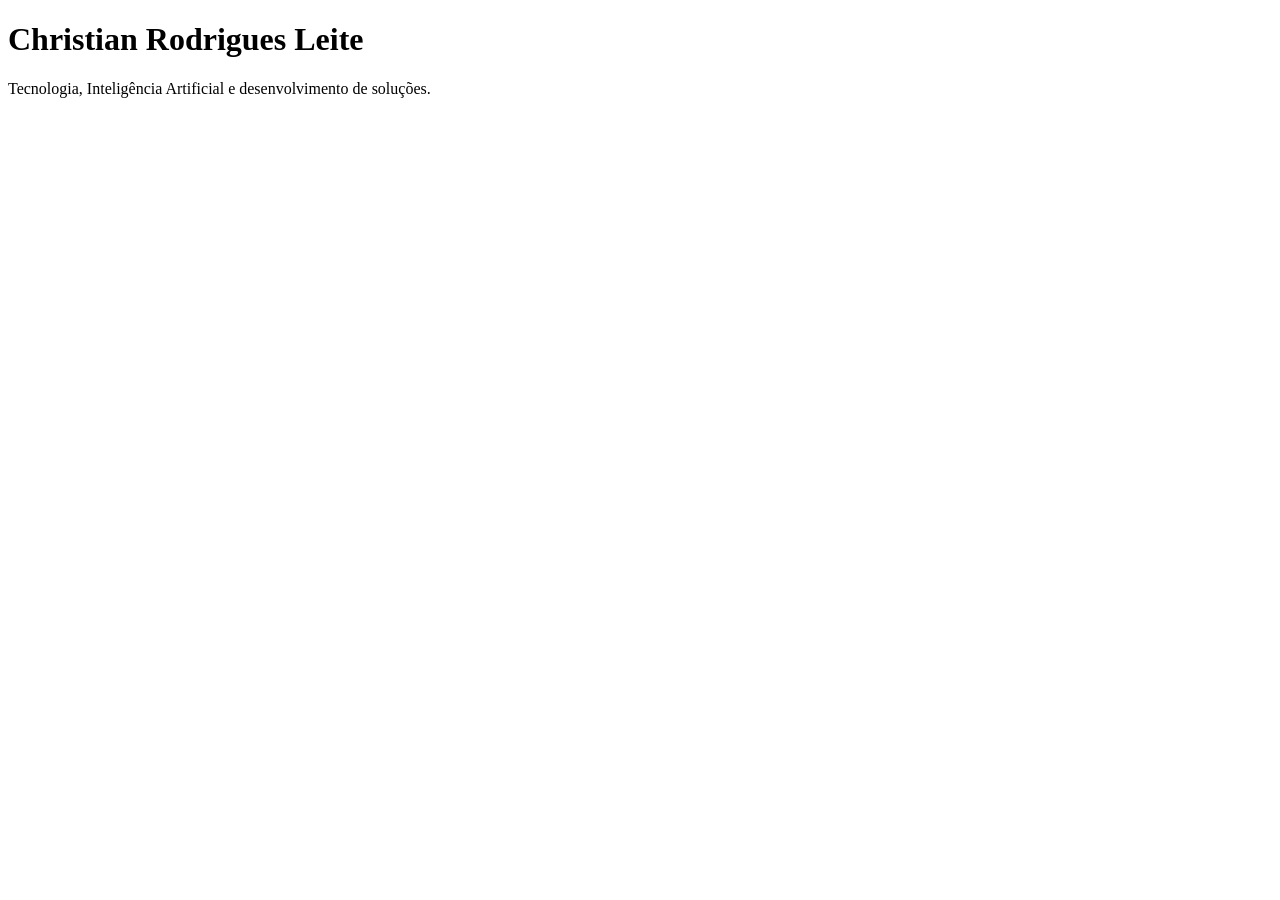
==== index.html @ 48fb6b9d "Create index.html Cria página inicial do portfólio" ====
<!DOCTYPE html>
<html lang="pt-BR">
<head>
    <meta charset="UTF-8">
    <meta name="viewport" content="width=device-width, initial-scale=1.0">

    <title>Christian Rodrigues Leite | Tecnologia e Inteligência Artificial</title>

    <link rel="stylesheet" href="style.css">
</head>

<body>

    <h1>Christian Rodrigues Leite</h1>

    <p>
        Tecnologia, Inteligência Artificial e desenvolvimento de soluções.
    </p>

    <script src="script.js"></script>
</body>
</html>
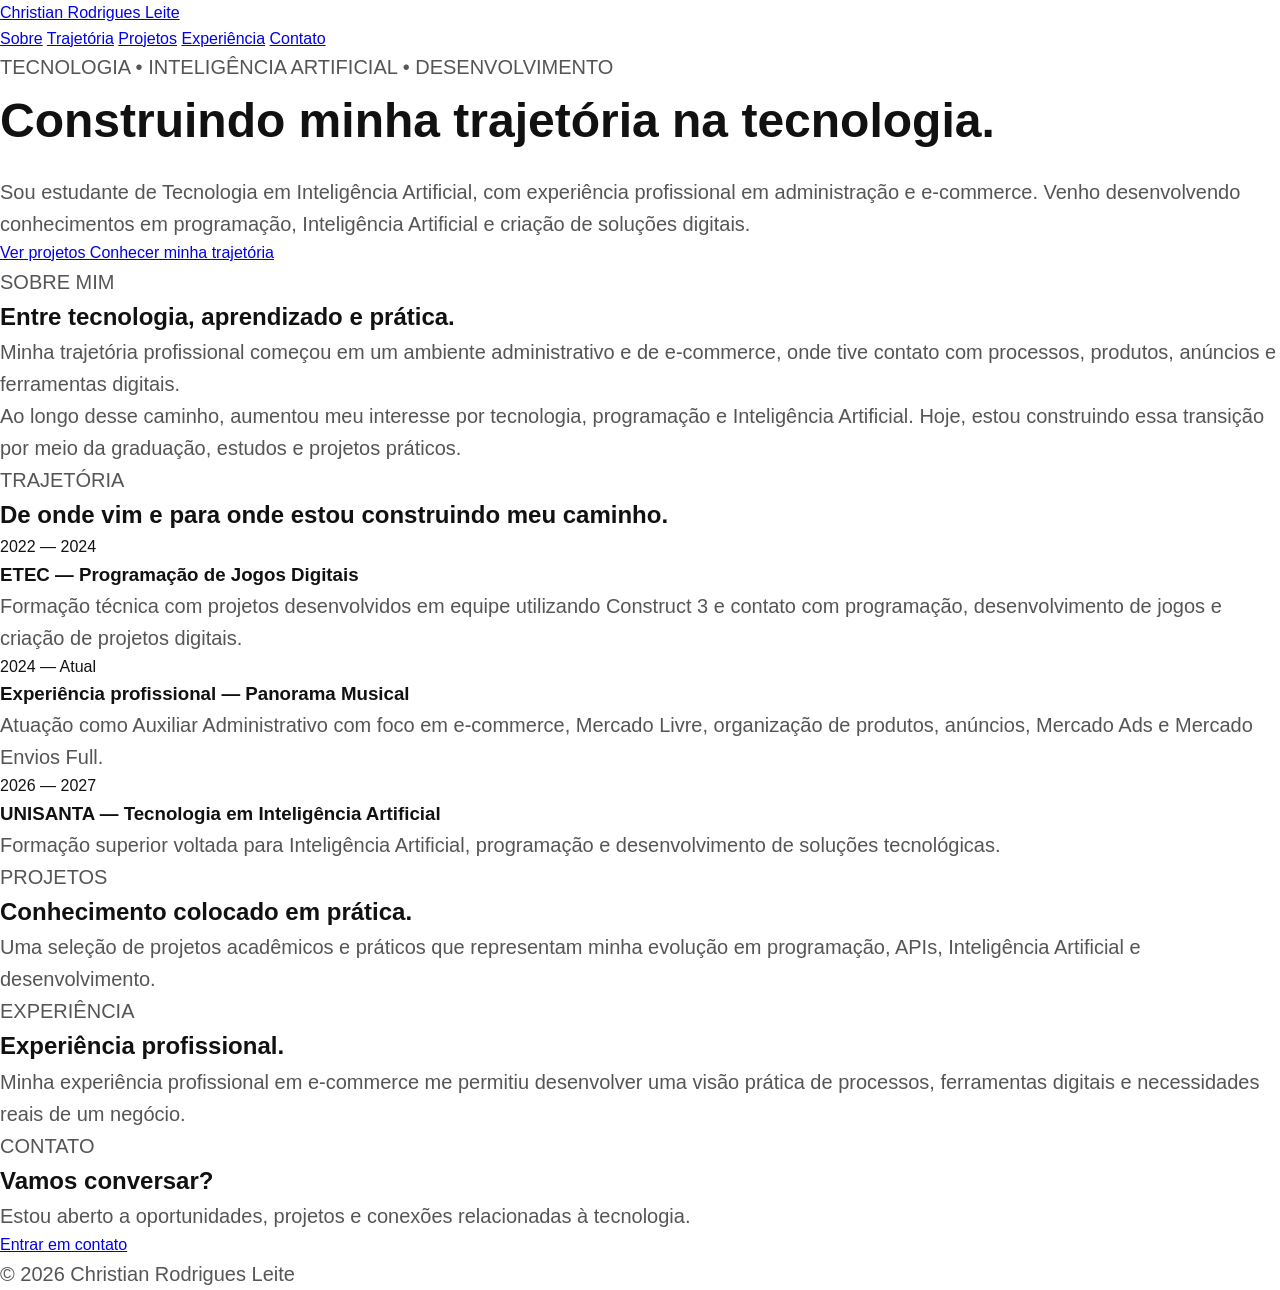
==== commit d801a7e9: "Update index.html Cria estrutura principal da Home" ====
--- a/index.html
+++ b/index.html
@@ -1,22 +1,228 @@
 <!DOCTYPE html>
 <html lang="pt-BR">
+
 <head>
     <meta charset="UTF-8">
     <meta name="viewport" content="width=device-width, initial-scale=1.0">
 
-    <title>Christian Rodrigues Leite | Tecnologia e Inteligência Artificial</title>
+    <meta name="description" content="Portfólio de Christian Rodrigues Leite — Tecnologia, Inteligência Artificial, programação e desenvolvimento de soluções.">
+
+    <title>Christian Rodrigues Leite | Tecnologia & IA</title>
 
     <link rel="stylesheet" href="style.css">
 </head>
 
 <body>
 
-    <h1>Christian Rodrigues Leite</h1>
-
-    <p>
-        Tecnologia, Inteligência Artificial e desenvolvimento de soluções.
-    </p>
+    <header>
+        <nav>
+            <a href="#" class="logo">Christian Rodrigues Leite</a>
+
+            <div class="menu">
+                <a href="#sobre">Sobre</a>
+                <a href="#trajetoria">Trajetória</a>
+                <a href="#projetos">Projetos</a>
+                <a href="#experiencia">Experiência</a>
+                <a href="#contato">Contato</a>
+            </div>
+        </nav>
+    </header>
+
+
+    <main>
+
+        <!-- APRESENTAÇÃO -->
+
+        <section class="hero">
+
+            <p class="hero-tag">
+                TECNOLOGIA • INTELIGÊNCIA ARTIFICIAL • DESENVOLVIMENTO
+            </p>
+
+            <h1>
+                Construindo minha trajetória
+                <span>na tecnologia.</span>
+            </h1>
+
+            <p class="hero-text">
+                Sou estudante de Tecnologia em Inteligência Artificial,
+                com experiência profissional em administração e e-commerce.
+                Venho desenvolvendo conhecimentos em programação,
+                Inteligência Artificial e criação de soluções digitais.
+            </p>
+
+            <div class="hero-buttons">
+
+                <a href="#projetos" class="button primary">
+                    Ver projetos
+                </a>
+
+                <a href="#sobre" class="button secondary">
+                    Conhecer minha trajetória
+                </a>
+
+            </div>
+
+        </section>
+
+
+        <!-- SOBRE -->
+
+        <section id="sobre" class="section">
+
+            <p class="section-tag">SOBRE MIM</p>
+
+            <h2>Entre tecnologia, aprendizado e prática.</h2>
+
+            <p>
+                Minha trajetória profissional começou em um ambiente
+                administrativo e de e-commerce, onde tive contato com
+                processos, produtos, anúncios e ferramentas digitais.
+            </p>
+
+            <p>
+                Ao longo desse caminho, aumentou meu interesse por tecnologia,
+                programação e Inteligência Artificial. Hoje, estou construindo
+                essa transição por meio da graduação, estudos e projetos práticos.
+            </p>
+
+        </section>
+
+
+        <!-- TRAJETÓRIA -->
+
+        <section id="trajetoria" class="section">
+
+            <p class="section-tag">TRAJETÓRIA</p>
+
+            <h2>De onde vim e para onde estou construindo meu caminho.</h2>
+
+            <div class="timeline">
+
+                <article class="timeline-item">
+
+                    <span>2022 — 2024</span>
+
+                    <h3>
+                        ETEC — Programação de Jogos Digitais
+                    </h3>
+
+                    <p>
+                        Formação técnica com projetos desenvolvidos em equipe
+                        utilizando Construct 3 e contato com programação,
+                        desenvolvimento de jogos e criação de projetos digitais.
+                    </p>
+
+                </article>
+
+
+                <article class="timeline-item">
+
+                    <span>2024 — Atual</span>
+
+                    <h3>
+                        Experiência profissional — Panorama Musical
+                    </h3>
+
+                    <p>
+                        Atuação como Auxiliar Administrativo com foco em
+                        e-commerce, Mercado Livre, organização de produtos,
+                        anúncios, Mercado Ads e Mercado Envios Full.
+                    </p>
+
+                </article>
+
+
+                <article class="timeline-item">
+
+                    <span>2026 — 2027</span>
+
+                    <h3>
+                        UNISANTA — Tecnologia em Inteligência Artificial
+                    </h3>
+
+                    <p>
+                        Formação superior voltada para Inteligência Artificial,
+                        programação e desenvolvimento de soluções tecnológicas.
+                    </p>
+
+                </article>
+
+            </div>
+
+        </section>
+
+
+        <!-- PROJETOS -->
+
+        <section id="projetos" class="section">
+
+            <p class="section-tag">PROJETOS</p>
+
+            <h2>Conhecimento colocado em prática.</h2>
+
+            <p>
+                Uma seleção de projetos acadêmicos e práticos que representam
+                minha evolução em programação, APIs, Inteligência Artificial
+                e desenvolvimento.
+            </p>
+
+        </section>
+
+
+        <!-- EXPERIÊNCIA -->
+
+        <section id="experiencia" class="section">
+
+            <p class="section-tag">EXPERIÊNCIA</p>
+
+            <h2>Experiência profissional.</h2>
+
+            <p>
+                Minha experiência profissional em e-commerce me permitiu
+                desenvolver uma visão prática de processos, ferramentas
+                digitais e necessidades reais de um negócio.
+            </p>
+
+        </section>
+
+
+        <!-- CONTATO -->
+
+        <section id="contato" class="section contact">
+
+            <p class="section-tag">CONTATO</p>
+
+            <h2>Vamos conversar?</h2>
+
+            <p>
+                Estou aberto a oportunidades, projetos e conexões
+                relacionadas à tecnologia.
+            </p>
+
+            <a
+                href="mailto:rodrigueschristian962@gmail.com"
+                class="button primary"
+            >
+                Entrar em contato
+            </a>
+
+        </section>
+
+    </main>
+
+
+    <footer>
+
+        <p>
+            © 2026 Christian Rodrigues Leite
+        </p>
+
+    </footer>
+
 
     <script src="script.js"></script>
+
 </body>
+
 </html>
--- a/style.css
+++ b/style.css
@@ -0,0 +1,24 @@
+* {
+    margin: 0;
+    padding: 0;
+    box-sizing: border-box;
+}
+
+body {
+    font-family: Arial, sans-serif;
+    background: #ffffff;
+    color: #111111;
+    line-height: 1.6;
+}
+
+
+h1 {
+    font-size: 48px;
+    margin-bottom: 16px;
+}
+
+
+p {
+    font-size: 20px;
+    color: #555555;
+}
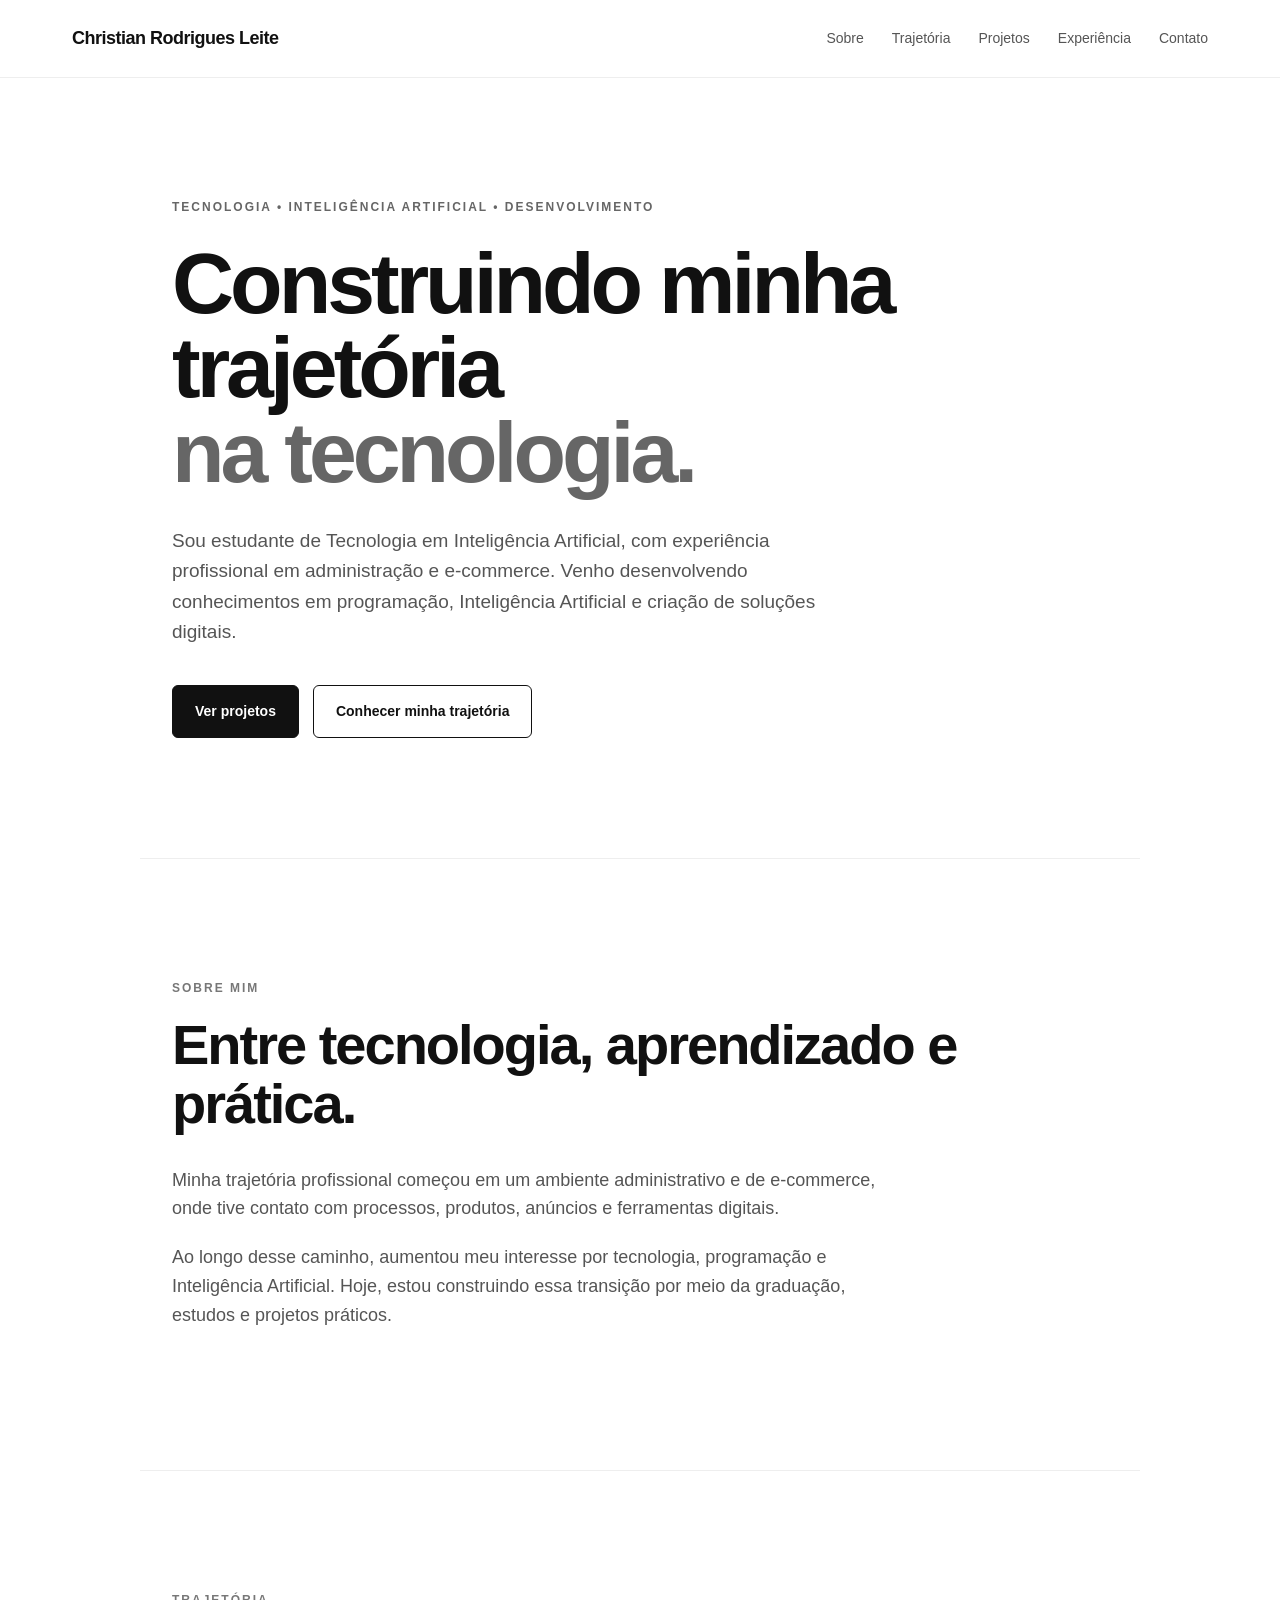
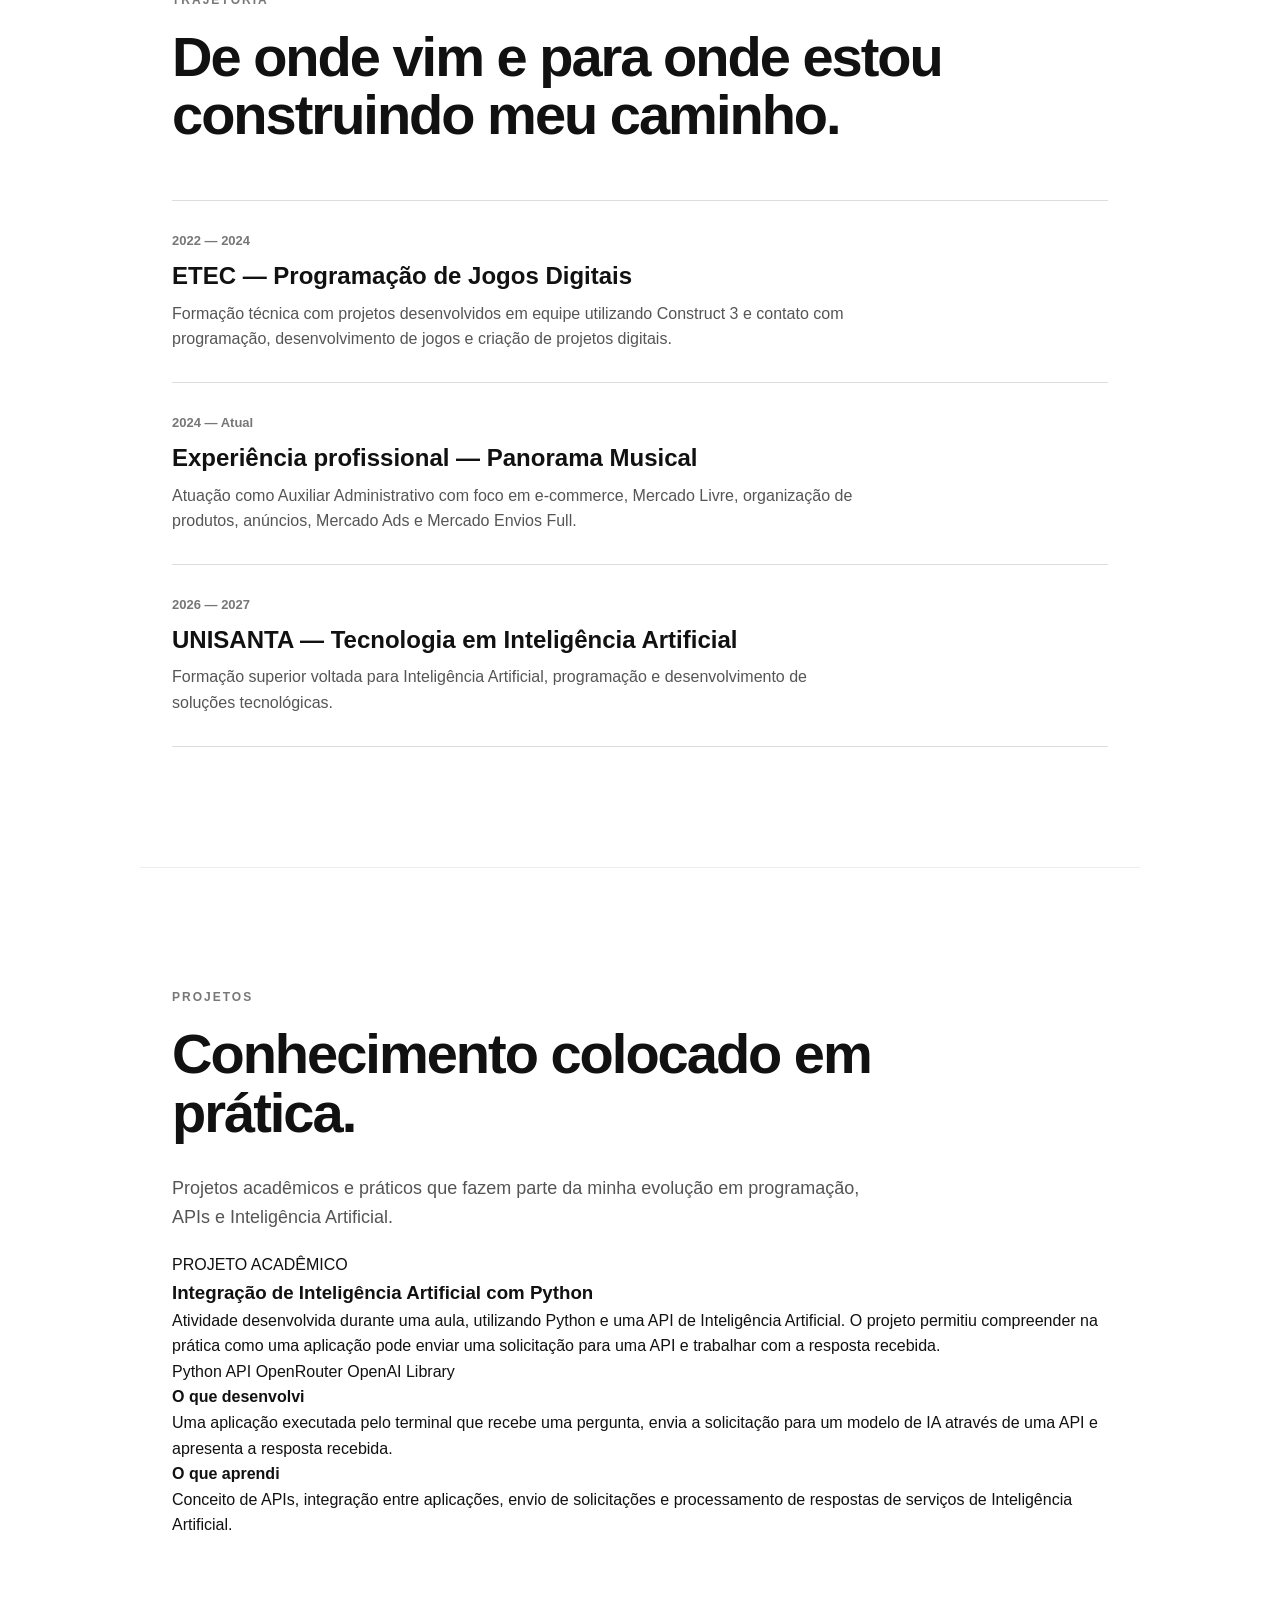
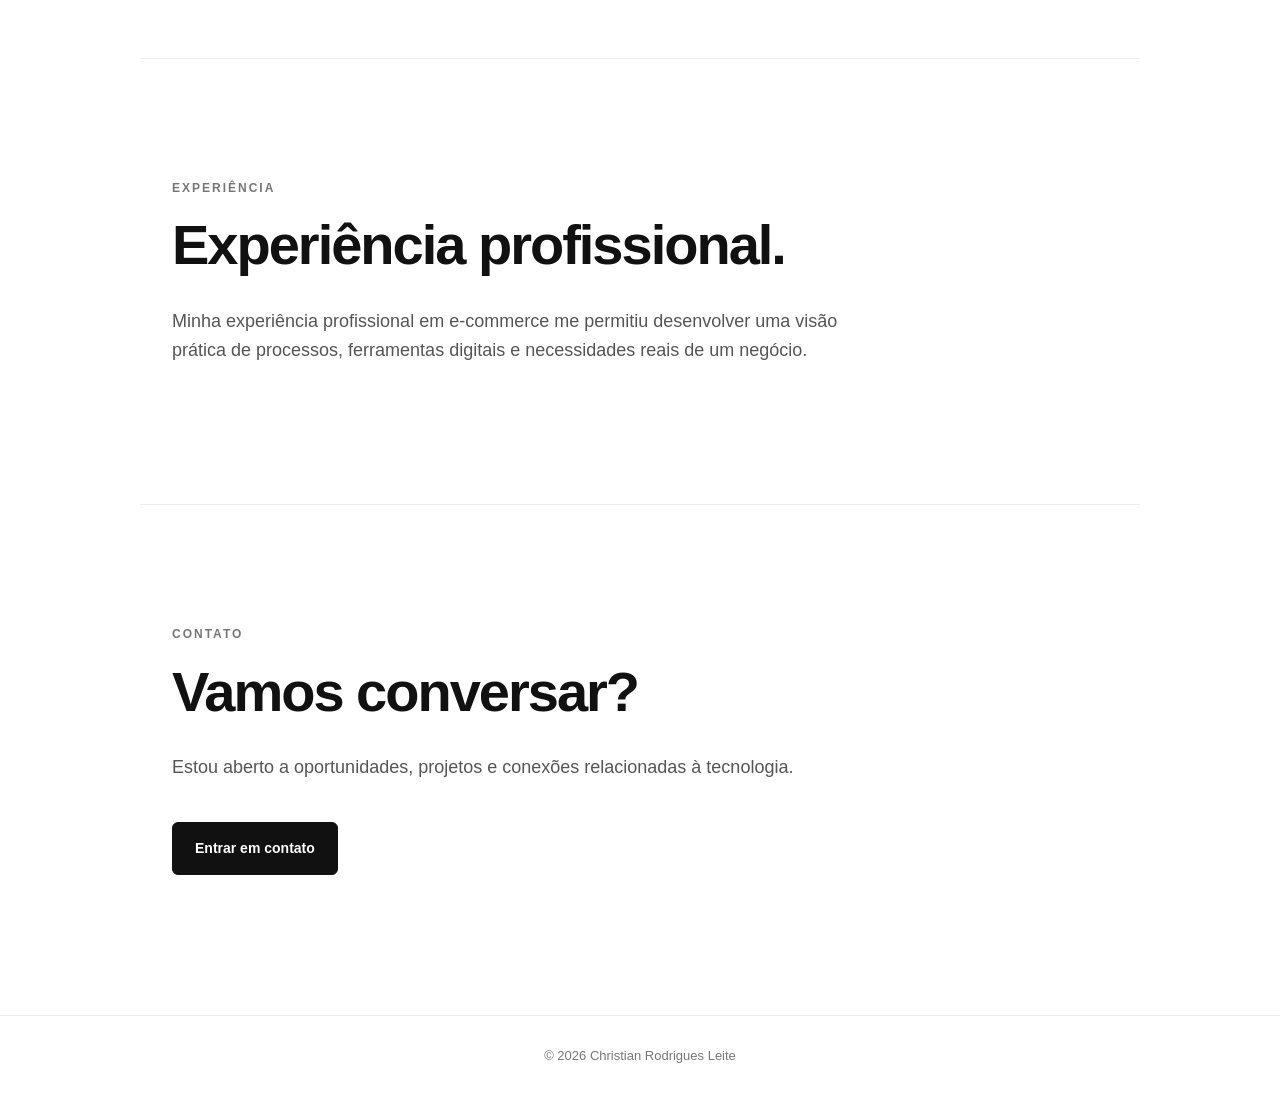
==== commit 95fbb293: "Update index.html Adiciona primeiro projeto ao portfólio" ====
--- a/index.html
+++ b/index.html
@@ -155,19 +155,72 @@
 
         <!-- PROJETOS -->
 
-        <section id="projetos" class="section">
-
-            <p class="section-tag">PROJETOS</p>
-
-            <h2>Conhecimento colocado em prática.</h2>
-
-            <p>
-                Uma seleção de projetos acadêmicos e práticos que representam
-                minha evolução em programação, APIs, Inteligência Artificial
-                e desenvolvimento.
-            </p>
-
-        </section>
+<section id="projetos" class="section">
+
+    <p class="section-tag">PROJETOS</p>
+
+    <h2>Conhecimento colocado em prática.</h2>
+
+    <p>
+        Projetos acadêmicos e práticos que fazem parte da minha
+        evolução em programação, APIs e Inteligência Artificial.
+    </p>
+
+    <div class="projects">
+
+        <article class="project-card">
+
+            <span class="project-type">
+                PROJETO ACADÊMICO
+            </span>
+
+            <h3>
+                Integração de Inteligência Artificial com Python
+            </h3>
+
+            <p>
+                Atividade desenvolvida durante uma aula, utilizando
+                Python e uma API de Inteligência Artificial. O projeto
+                permitiu compreender na prática como uma aplicação
+                pode enviar uma solicitação para uma API e trabalhar
+                com a resposta recebida.
+            </p>
+
+            <div class="project-tech">
+                <span>Python</span>
+                <span>API</span>
+                <span>OpenRouter</span>
+                <span>OpenAI Library</span>
+            </div>
+
+            <div class="project-details">
+
+                <div>
+                    <strong>O que desenvolvi</strong>
+                    <p>
+                        Uma aplicação executada pelo terminal que
+                        recebe uma pergunta, envia a solicitação
+                        para um modelo de IA através de uma API
+                        e apresenta a resposta recebida.
+                    </p>
+                </div>
+
+                <div>
+                    <strong>O que aprendi</strong>
+                    <p>
+                        Conceito de APIs, integração entre aplicações,
+                        envio de solicitações e processamento de
+                        respostas de serviços de Inteligência Artificial.
+                    </p>
+                </div>
+
+            </div>
+
+        </article>
+
+    </div>
+
+</section>
 
 
         <!-- EXPERIÊNCIA -->
--- a/style.css
+++ b/style.css
@@ -1,24 +1,331 @@
+/* =========================
+   CONFIGURAÇÕES GERAIS
+========================= */
+
 * {
     margin: 0;
     padding: 0;
     box-sizing: border-box;
 }
 
+html {
+    scroll-behavior: smooth;
+}
+
 body {
-    font-family: Arial, sans-serif;
+    font-family: Arial, Helvetica, sans-serif;
     background: #ffffff;
     color: #111111;
     line-height: 1.6;
 }
 
-
-h1 {
-    font-size: 48px;
-    margin-bottom: 16px;
-}
-
-
-p {
-    font-size: 20px;
+a {
+    color: inherit;
+    text-decoration: none;
+}
+
+main {
+    overflow: hidden;
+}
+
+
+/* =========================
+   MENU
+========================= */
+
+header {
+    width: 100%;
+    border-bottom: 1px solid #eeeeee;
+    background: #ffffff;
+}
+
+nav {
+    max-width: 1200px;
+    margin: 0 auto;
+    padding: 24px 32px;
+
+    display: flex;
+    align-items: center;
+    justify-content: space-between;
+    gap: 30px;
+}
+
+.logo {
+    font-size: 18px;
+    font-weight: 700;
+    letter-spacing: -0.5px;
+}
+
+.menu {
+    display: flex;
+    align-items: center;
+    gap: 28px;
+}
+
+.menu a {
+    font-size: 14px;
     color: #555555;
-}
+    transition: color 0.2s ease;
+}
+
+.menu a:hover {
+    color: #111111;
+}
+
+
+/* =========================
+   HERO
+========================= */
+
+.hero {
+    max-width: 1000px;
+    min-height: 680px;
+    margin: 0 auto;
+    padding: 120px 32px;
+
+    display: flex;
+    flex-direction: column;
+    justify-content: center;
+}
+
+.hero-tag {
+    margin-bottom: 24px;
+
+    font-size: 12px;
+    font-weight: 700;
+    letter-spacing: 2px;
+
+    color: #666666;
+}
+
+.hero h1 {
+    max-width: 850px;
+
+    font-size: clamp(48px, 7vw, 86px);
+    line-height: 0.98;
+    letter-spacing: -4px;
+    font-weight: 700;
+}
+
+.hero h1 span {
+    display: block;
+    color: #666666;
+}
+
+.hero-text {
+    max-width: 680px;
+    margin-top: 32px;
+
+    font-size: 19px;
+    color: #555555;
+}
+
+.hero-buttons {
+    display: flex;
+    flex-wrap: wrap;
+    gap: 14px;
+    margin-top: 38px;
+}
+
+.button {
+    display: inline-block;
+    padding: 14px 22px;
+
+    border: 1px solid #111111;
+    border-radius: 6px;
+
+    font-size: 14px;
+    font-weight: 600;
+
+    transition:
+        background 0.2s ease,
+        color 0.2s ease,
+        transform 0.2s ease;
+}
+
+.button:hover {
+    transform: translateY(-2px);
+}
+
+.button.primary {
+    background: #111111;
+    color: #ffffff;
+}
+
+.button.primary:hover {
+    background: #333333;
+}
+
+.button.secondary {
+    background: #ffffff;
+    color: #111111;
+}
+
+.button.secondary:hover {
+    background: #f5f5f5;
+}
+
+
+/* =========================
+   SEÇÕES
+========================= */
+
+.section {
+    max-width: 1000px;
+    margin: 0 auto;
+    padding: 120px 32px;
+    border-top: 1px solid #eeeeee;
+}
+
+.section-tag {
+    margin-bottom: 18px;
+
+    font-size: 12px;
+    font-weight: 700;
+    letter-spacing: 2px;
+
+    color: #777777;
+}
+
+.section h2 {
+    max-width: 800px;
+    margin-bottom: 32px;
+
+    font-size: clamp(32px, 5vw, 56px);
+    line-height: 1.05;
+    letter-spacing: -2px;
+}
+
+.section > p:not(.section-tag) {
+    max-width: 720px;
+    margin-bottom: 20px;
+
+    font-size: 18px;
+    color: #555555;
+}
+
+
+/* =========================
+   TRAJETÓRIA
+========================= */
+
+.timeline {
+    margin-top: 55px;
+}
+
+.timeline-item {
+    padding: 30px 0;
+    border-top: 1px solid #dddddd;
+}
+
+.timeline-item:last-child {
+    border-bottom: 1px solid #dddddd;
+}
+
+.timeline-item span {
+    display: block;
+    margin-bottom: 10px;
+
+    font-size: 13px;
+    font-weight: 600;
+    color: #777777;
+}
+
+.timeline-item h3 {
+    margin-bottom: 10px;
+
+    font-size: 24px;
+    line-height: 1.2;
+}
+
+.timeline-item p {
+    max-width: 700px;
+
+    font-size: 16px;
+    color: #555555;
+}
+
+
+/* =========================
+   CONTATO
+========================= */
+
+.contact {
+    padding-bottom: 140px;
+}
+
+.contact .button {
+    margin-top: 20px;
+}
+
+
+/* =========================
+   RODAPÉ
+========================= */
+
+footer {
+    border-top: 1px solid #eeeeee;
+    padding: 30px 32px;
+    text-align: center;
+}
+
+footer p {
+    font-size: 13px;
+    color: #777777;
+}
+
+
+/* =========================
+   RESPONSIVIDADE
+========================= */
+
+@media (max-width: 700px) {
+
+    nav {
+        padding: 20px;
+    }
+
+    .logo {
+        font-size: 16px;
+    }
+
+    .menu {
+        display: none;
+    }
+
+    .hero {
+        min-height: 600px;
+        padding: 80px 20px;
+    }
+
+    .hero h1 {
+        font-size: 48px;
+        letter-spacing: -2px;
+    }
+
+    .hero-text {
+        font-size: 17px;
+    }
+
+    .section {
+        padding: 80px 20px;
+    }
+
+    .section h2 {
+        font-size: 38px;
+        letter-spacing: -1.5px;
+    }
+
+    .timeline-item h3 {
+        font-size: 21px;
+    }
+
+    .button {
+        width: 100%;
+        text-align: center;
+    }
+
+    footer {
+        padding: 25px 20px;
+    }
+}
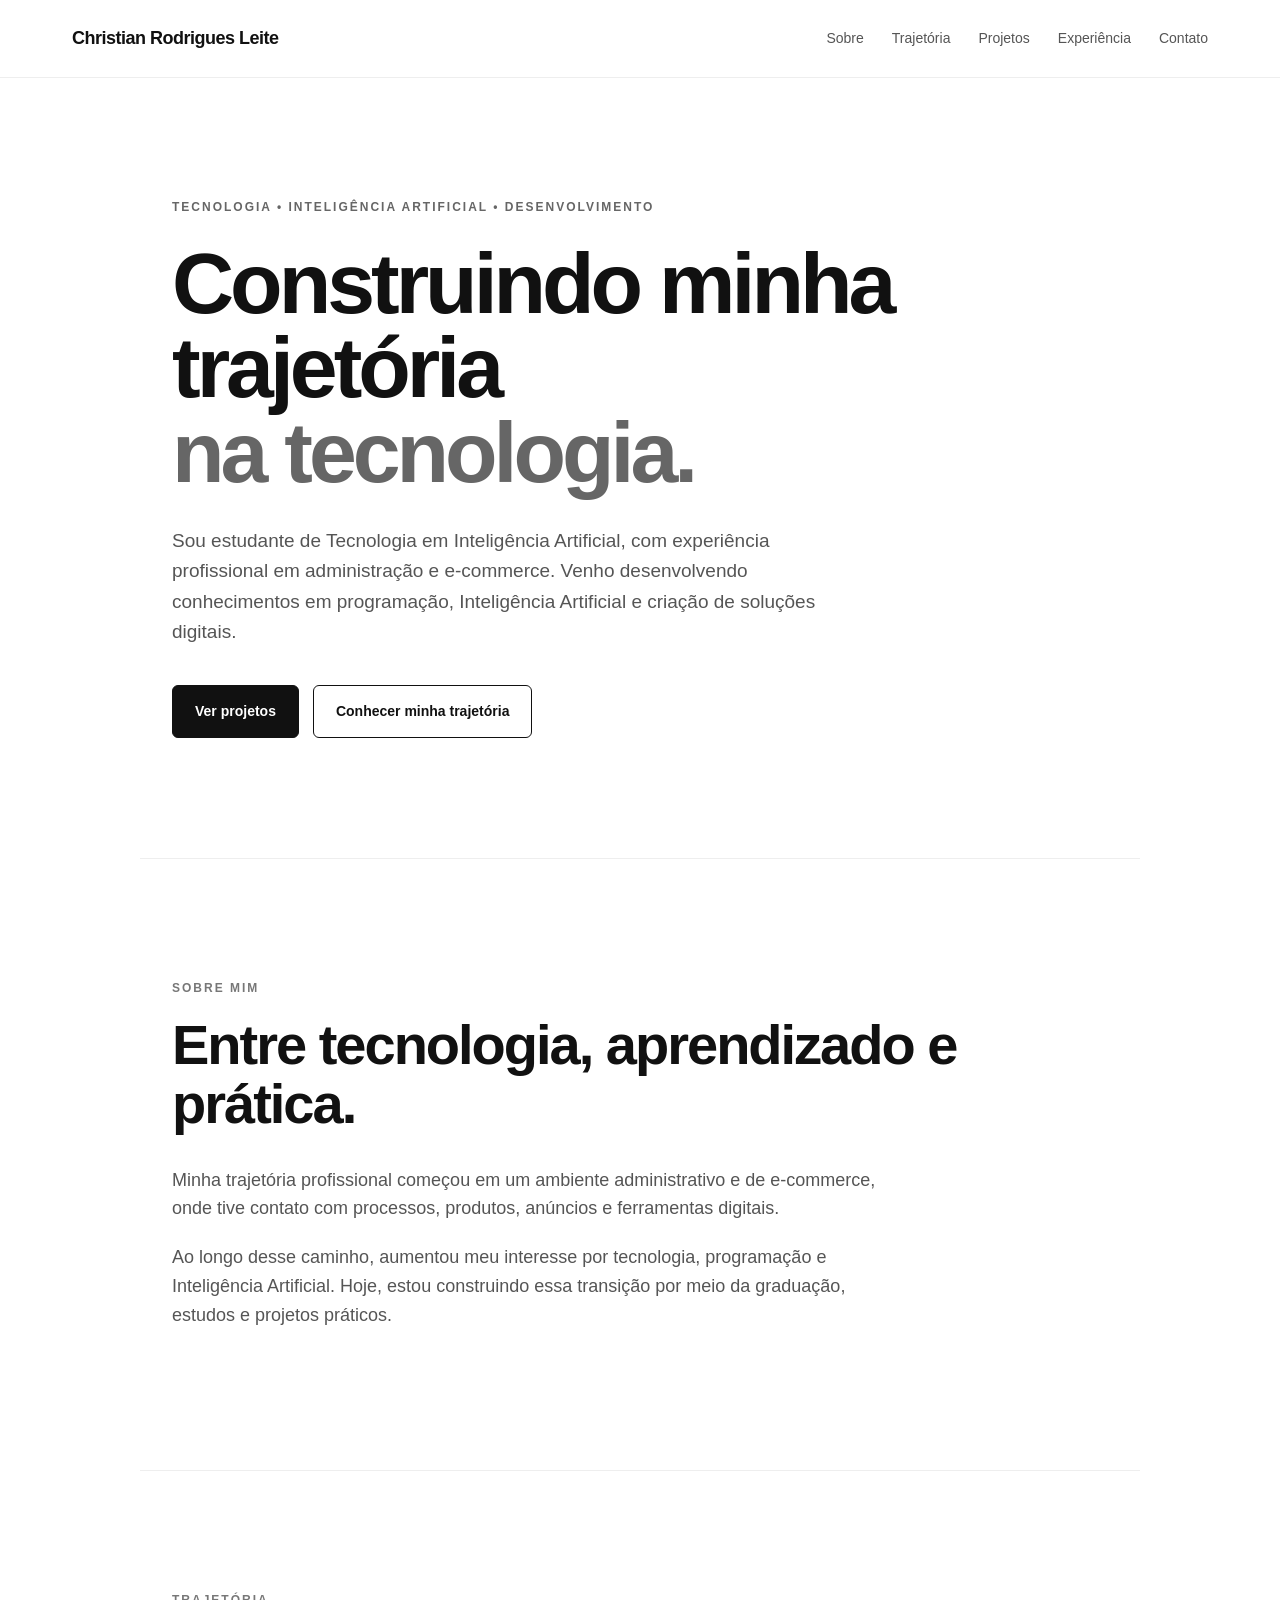
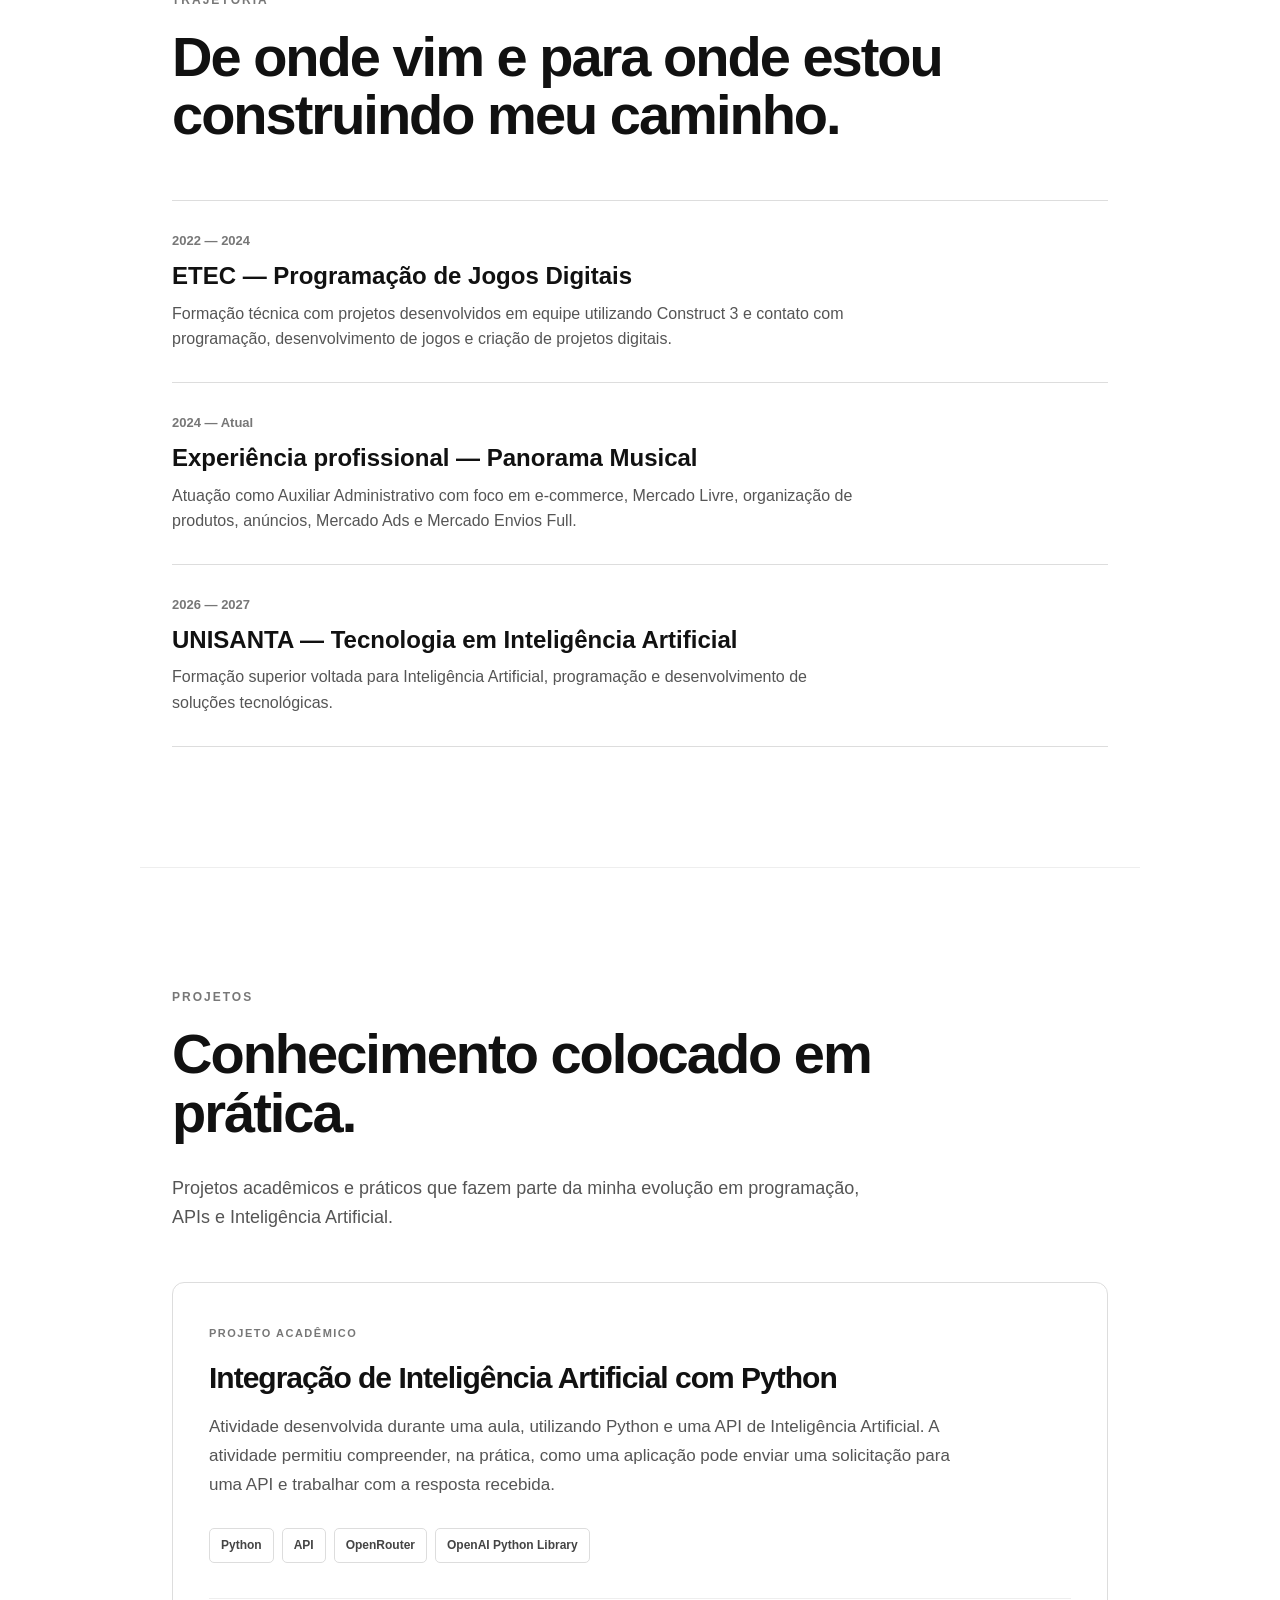
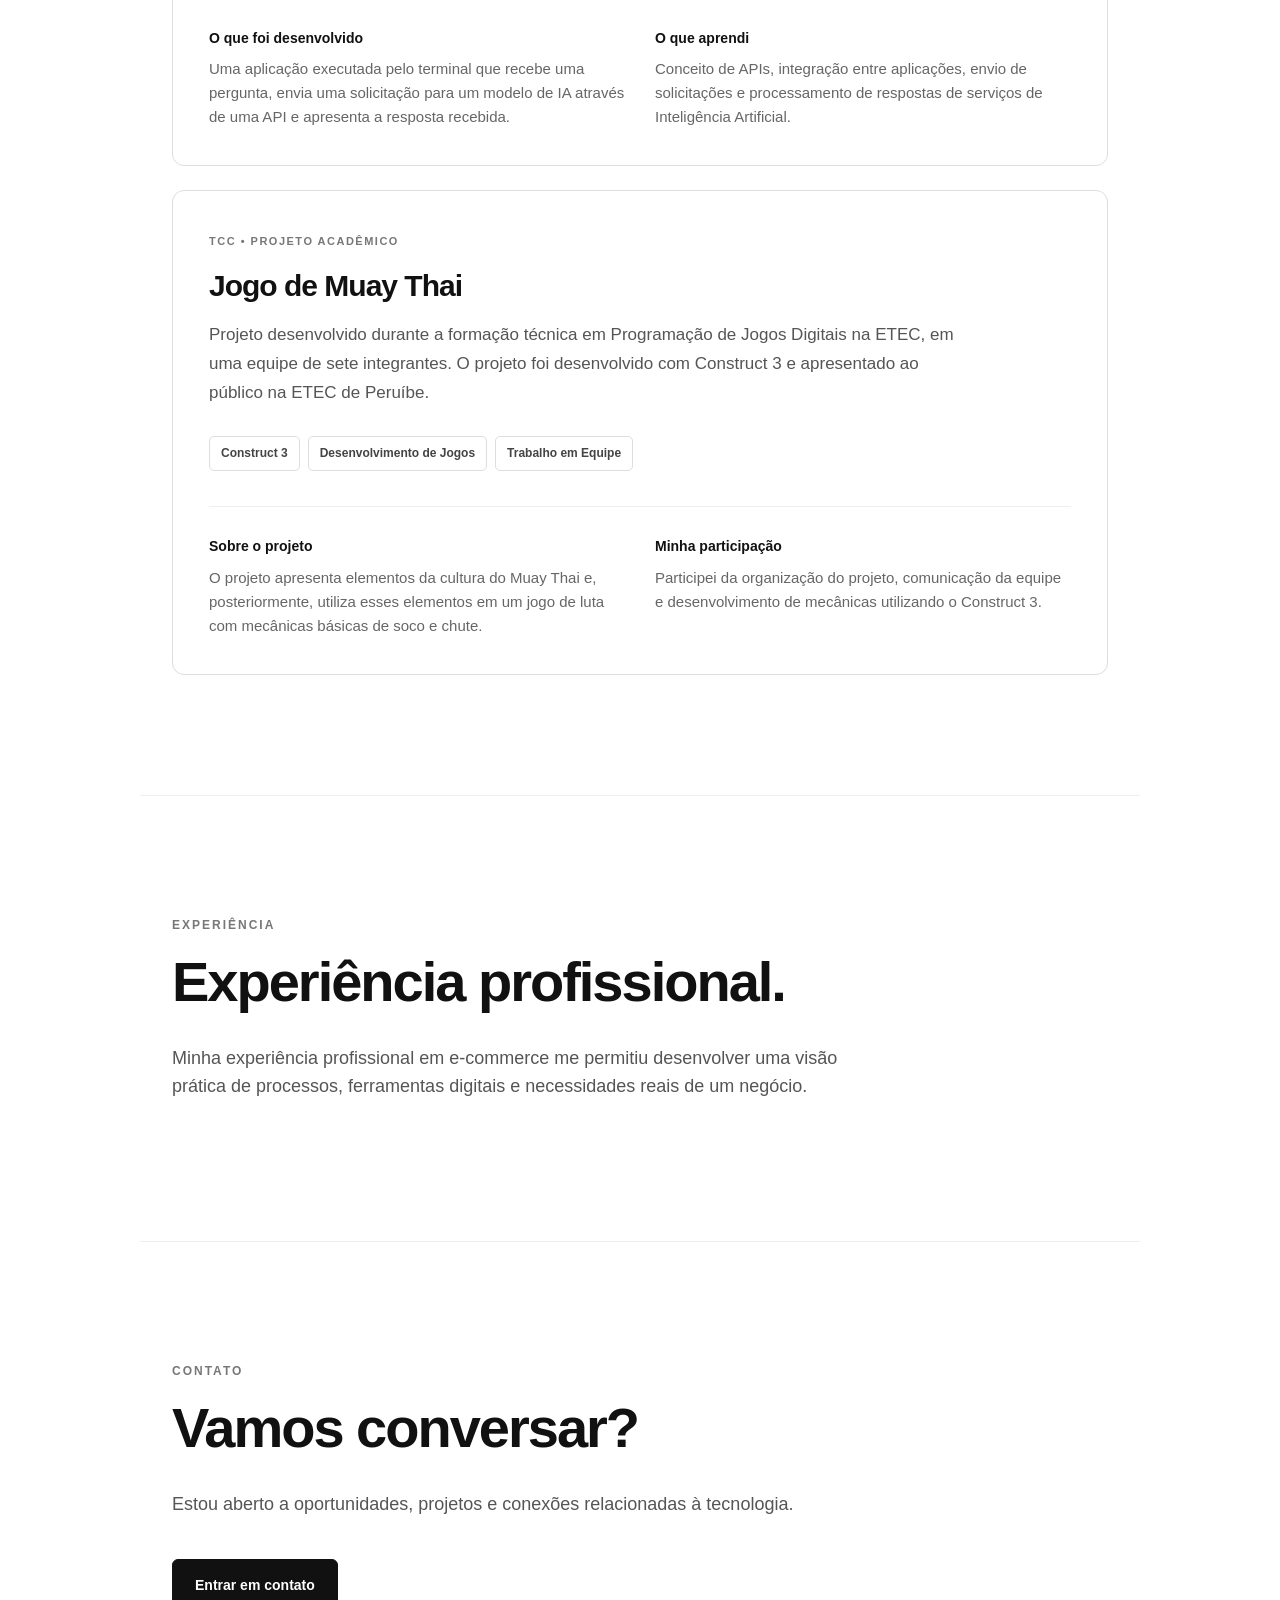
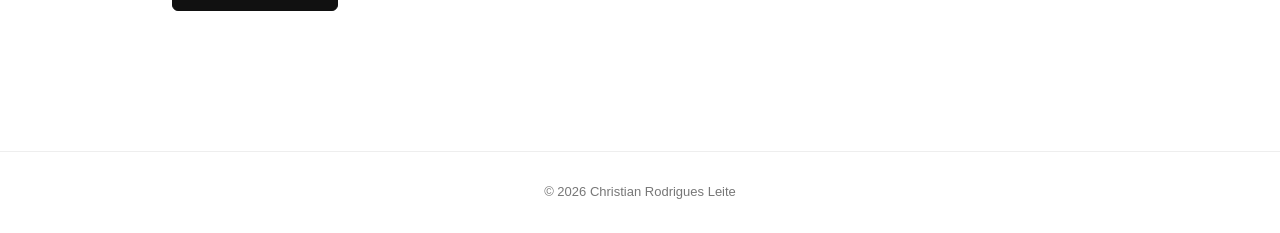
==== commit 02ccaef6: "Update index.html Atualiza estrutura e conteúdo do portfólio" ====
--- a/index.html
+++ b/index.html
@@ -3,35 +3,77 @@
 
 <head>
     <meta charset="UTF-8">
-    <meta name="viewport" content="width=device-width, initial-scale=1.0">
-
-    <meta name="description" content="Portfólio de Christian Rodrigues Leite — Tecnologia, Inteligência Artificial, programação e desenvolvimento de soluções.">
-
-    <title>Christian Rodrigues Leite | Tecnologia & IA</title>
+
+    <meta
+        name="viewport"
+        content="width=device-width, initial-scale=1.0"
+    >
+
+    <meta
+        name="description"
+        content="Portfólio de Christian Rodrigues Leite — Tecnologia, Inteligência Artificial, programação e desenvolvimento de soluções."
+    >
+
+    <meta
+        name="author"
+        content="Christian Rodrigues Leite"
+    >
+
+    <title>
+        Christian Rodrigues Leite | Tecnologia & IA
+    </title>
 
     <link rel="stylesheet" href="style.css">
 </head>
 
 <body>
 
+    <!-- =========================
+         CABEÇALHO
+    ========================== -->
+
     <header>
-        <nav>
-            <a href="#" class="logo">Christian Rodrigues Leite</a>
+
+        <nav aria-label="Navegação principal">
+
+            <a href="#" class="logo">
+                Christian Rodrigues Leite
+            </a>
 
             <div class="menu">
-                <a href="#sobre">Sobre</a>
-                <a href="#trajetoria">Trajetória</a>
-                <a href="#projetos">Projetos</a>
-                <a href="#experiencia">Experiência</a>
-                <a href="#contato">Contato</a>
+
+                <a href="#sobre">
+                    Sobre
+                </a>
+
+                <a href="#trajetoria">
+                    Trajetória
+                </a>
+
+                <a href="#projetos">
+                    Projetos
+                </a>
+
+                <a href="#experiencia">
+                    Experiência
+                </a>
+
+                <a href="#contato">
+                    Contato
+                </a>
+
             </div>
+
         </nav>
+
     </header>
 
 
     <main>
 
-        <!-- APRESENTAÇÃO -->
+        <!-- =========================
+             APRESENTAÇÃO
+        ========================== -->
 
         <section class="hero">
 
@@ -53,11 +95,17 @@
 
             <div class="hero-buttons">
 
-                <a href="#projetos" class="button primary">
+                <a
+                    href="#projetos"
+                    class="button primary"
+                >
                     Ver projetos
                 </a>
 
-                <a href="#sobre" class="button secondary">
+                <a
+                    href="#sobre"
+                    class="button secondary"
+                >
                     Conhecer minha trajetória
                 </a>
 
@@ -66,13 +114,22 @@
         </section>
 
 
-        <!-- SOBRE -->
-
-        <section id="sobre" class="section">
-
-            <p class="section-tag">SOBRE MIM</p>
-
-            <h2>Entre tecnologia, aprendizado e prática.</h2>
+        <!-- =========================
+             SOBRE
+        ========================== -->
+
+        <section
+            id="sobre"
+            class="section"
+        >
+
+            <p class="section-tag">
+                SOBRE MIM
+            </p>
+
+            <h2>
+                Entre tecnologia, aprendizado e prática.
+            </h2>
 
             <p>
                 Minha trajetória profissional começou em um ambiente
@@ -89,19 +146,30 @@
         </section>
 
 
-        <!-- TRAJETÓRIA -->
-
-        <section id="trajetoria" class="section">
-
-            <p class="section-tag">TRAJETÓRIA</p>
-
-            <h2>De onde vim e para onde estou construindo meu caminho.</h2>
+        <!-- =========================
+             TRAJETÓRIA
+        ========================== -->
+
+        <section
+            id="trajetoria"
+            class="section"
+        >
+
+            <p class="section-tag">
+                TRAJETÓRIA
+            </p>
+
+            <h2>
+                De onde vim e para onde estou construindo meu caminho.
+            </h2>
 
             <div class="timeline">
 
                 <article class="timeline-item">
 
-                    <span>2022 — 2024</span>
+                    <span>
+                        2022 — 2024
+                    </span>
 
                     <h3>
                         ETEC — Programação de Jogos Digitais
@@ -118,7 +186,9 @@
 
                 <article class="timeline-item">
 
-                    <span>2024 — Atual</span>
+                    <span>
+                        2024 — Atual
+                    </span>
 
                     <h3>
                         Experiência profissional — Panorama Musical
@@ -135,7 +205,9 @@
 
                 <article class="timeline-item">
 
-                    <span>2026 — 2027</span>
+                    <span>
+                        2026 — 2027
+                    </span>
 
                     <h3>
                         UNISANTA — Tecnologia em Inteligência Artificial
@@ -153,83 +225,208 @@
         </section>
 
 
-        <!-- PROJETOS -->
-
-<section id="projetos" class="section">
-
-    <p class="section-tag">PROJETOS</p>
-
-    <h2>Conhecimento colocado em prática.</h2>
-
-    <p>
-        Projetos acadêmicos e práticos que fazem parte da minha
-        evolução em programação, APIs e Inteligência Artificial.
-    </p>
-
-    <div class="projects">
-
-        <article class="project-card">
-
-            <span class="project-type">
-                PROJETO ACADÊMICO
-            </span>
-
-            <h3>
-                Integração de Inteligência Artificial com Python
-            </h3>
+        <!-- =========================
+             PROJETOS
+        ========================== -->
+
+        <section
+            id="projetos"
+            class="section"
+        >
+
+            <p class="section-tag">
+                PROJETOS
+            </p>
+
+            <h2>
+                Conhecimento colocado em prática.
+            </h2>
 
             <p>
-                Atividade desenvolvida durante uma aula, utilizando
-                Python e uma API de Inteligência Artificial. O projeto
-                permitiu compreender na prática como uma aplicação
-                pode enviar uma solicitação para uma API e trabalhar
-                com a resposta recebida.
-            </p>
-
-            <div class="project-tech">
-                <span>Python</span>
-                <span>API</span>
-                <span>OpenRouter</span>
-                <span>OpenAI Library</span>
+                Projetos acadêmicos e práticos que fazem parte da minha
+                evolução em programação, APIs e Inteligência Artificial.
+            </p>
+
+
+            <div class="projects">
+
+
+                <!-- =========================
+                     PROJETO 1
+                ========================== -->
+
+                <article class="project-card">
+
+                    <span class="project-type">
+                        PROJETO ACADÊMICO
+                    </span>
+
+                    <h3>
+                        Integração de Inteligência Artificial com Python
+                    </h3>
+
+                    <p>
+                        Atividade desenvolvida durante uma aula, utilizando
+                        Python e uma API de Inteligência Artificial. A atividade
+                        permitiu compreender, na prática, como uma aplicação
+                        pode enviar uma solicitação para uma API e trabalhar
+                        com a resposta recebida.
+                    </p>
+
+                    <div class="project-tech">
+
+                        <span>
+                            Python
+                        </span>
+
+                        <span>
+                            API
+                        </span>
+
+                        <span>
+                            OpenRouter
+                        </span>
+
+                        <span>
+                            OpenAI Python Library
+                        </span>
+
+                    </div>
+
+
+                    <div class="project-details">
+
+                        <div>
+
+                            <strong>
+                                O que foi desenvolvido
+                            </strong>
+
+                            <p>
+                                Uma aplicação executada pelo terminal que
+                                recebe uma pergunta, envia uma solicitação
+                                para um modelo de IA através de uma API
+                                e apresenta a resposta recebida.
+                            </p>
+
+                        </div>
+
+
+                        <div>
+
+                            <strong>
+                                O que aprendi
+                            </strong>
+
+                            <p>
+                                Conceito de APIs, integração entre aplicações,
+                                envio de solicitações e processamento de
+                                respostas de serviços de Inteligência Artificial.
+                            </p>
+
+                        </div>
+
+                    </div>
+
+                </article>
+
+
+                <!-- =========================
+                     PROJETO 2
+                ========================== -->
+
+                <article class="project-card">
+
+                    <span class="project-type">
+                        TCC • PROJETO ACADÊMICO
+                    </span>
+
+                    <h3>
+                        Jogo de Muay Thai
+                    </h3>
+
+                    <p>
+                        Projeto desenvolvido durante a formação técnica em
+                        Programação de Jogos Digitais na ETEC, em uma equipe
+                        de sete integrantes. O projeto foi desenvolvido com
+                        Construct 3 e apresentado ao público na ETEC de Peruíbe.
+                    </p>
+
+                    <div class="project-tech">
+
+                        <span>
+                            Construct 3
+                        </span>
+
+                        <span>
+                            Desenvolvimento de Jogos
+                        </span>
+
+                        <span>
+                            Trabalho em Equipe
+                        </span>
+
+                    </div>
+
+
+                    <div class="project-details">
+
+                        <div>
+
+                            <strong>
+                                Sobre o projeto
+                            </strong>
+
+                            <p>
+                                O projeto apresenta elementos da cultura do
+                                Muay Thai e, posteriormente, utiliza esses
+                                elementos em um jogo de luta com mecânicas
+                                básicas de soco e chute.
+                            </p>
+
+                        </div>
+
+
+                        <div>
+
+                            <strong>
+                                Minha participação
+                            </strong>
+
+                            <p>
+                                Participei da organização do projeto,
+                                comunicação da equipe e desenvolvimento de
+                                mecânicas utilizando o Construct 3.
+                            </p>
+
+                        </div>
+
+                    </div>
+
+                </article>
+
+
             </div>
 
-            <div class="project-details">
-
-                <div>
-                    <strong>O que desenvolvi</strong>
-                    <p>
-                        Uma aplicação executada pelo terminal que
-                        recebe uma pergunta, envia a solicitação
-                        para um modelo de IA através de uma API
-                        e apresenta a resposta recebida.
-                    </p>
-                </div>
-
-                <div>
-                    <strong>O que aprendi</strong>
-                    <p>
-                        Conceito de APIs, integração entre aplicações,
-                        envio de solicitações e processamento de
-                        respostas de serviços de Inteligência Artificial.
-                    </p>
-                </div>
-
-            </div>
-
-        </article>
-
-    </div>
-
-</section>
-
-
-        <!-- EXPERIÊNCIA -->
-
-        <section id="experiencia" class="section">
-
-            <p class="section-tag">EXPERIÊNCIA</p>
-
-            <h2>Experiência profissional.</h2>
+        </section>
+
+
+        <!-- =========================
+             EXPERIÊNCIA
+        ========================== -->
+
+        <section
+            id="experiencia"
+            class="section"
+        >
+
+            <p class="section-tag">
+                EXPERIÊNCIA
+            </p>
+
+            <h2>
+                Experiência profissional.
+            </h2>
 
             <p>
                 Minha experiência profissional em e-commerce me permitiu
@@ -240,13 +437,22 @@
         </section>
 
 
-        <!-- CONTATO -->
-
-        <section id="contato" class="section contact">
-
-            <p class="section-tag">CONTATO</p>
-
-            <h2>Vamos conversar?</h2>
+        <!-- =========================
+             CONTATO
+        ========================== -->
+
+        <section
+            id="contato"
+            class="section contact"
+        >
+
+            <p class="section-tag">
+                CONTATO
+            </p>
+
+            <h2>
+                Vamos conversar?
+            </h2>
 
             <p>
                 Estou aberto a oportunidades, projetos e conexões
@@ -265,6 +471,10 @@
     </main>
 
 
+    <!-- =========================
+         RODAPÉ
+    ========================== -->
+
     <footer>
 
         <p>
@@ -273,9 +483,6 @@
 
     </footer>
 
-
-    <script src="script.js"></script>
-
 </body>
 
 </html>
--- a/style.css
+++ b/style.css
@@ -329,3 +329,134 @@
         padding: 25px 20px;
     }
 }
+
+
+/* =========================
+   PROJETOS
+========================= */
+
+.projects {
+    display: grid;
+    grid-template-columns: 1fr;
+    gap: 24px;
+    margin-top: 50px;
+}
+
+.project-card {
+    padding: 36px;
+    border: 1px solid #dddddd;
+    border-radius: 12px;
+    background: #ffffff;
+
+    transition:
+        transform 0.2s ease,
+        border-color 0.2s ease,
+        box-shadow 0.2s ease;
+}
+
+.project-card:hover {
+    transform: translateY(-4px);
+    border-color: #bbbbbb;
+    box-shadow: 0 12px 30px rgba(0, 0, 0, 0.06);
+}
+
+.project-type {
+    display: inline-block;
+    margin-bottom: 18px;
+
+    font-size: 11px;
+    font-weight: 700;
+    letter-spacing: 1.5px;
+
+    color: #777777;
+}
+
+.project-card h3 {
+    max-width: 700px;
+    margin-bottom: 18px;
+
+    font-size: 30px;
+    line-height: 1.15;
+    letter-spacing: -1px;
+}
+
+.project-card > p {
+    max-width: 750px;
+    margin-bottom: 28px;
+
+    font-size: 17px;
+    line-height: 1.7;
+    color: #555555;
+}
+
+
+/* TECNOLOGIAS */
+
+.project-tech {
+    display: flex;
+    flex-wrap: wrap;
+    gap: 8px;
+
+    margin-bottom: 35px;
+}
+
+.project-tech span {
+    padding: 7px 11px;
+
+    border: 1px solid #dddddd;
+    border-radius: 5px;
+
+    font-size: 12px;
+    font-weight: 600;
+    color: #444444;
+}
+
+
+/* DETALHES DO PROJETO */
+
+.project-details {
+    display: grid;
+    grid-template-columns: repeat(2, 1fr);
+    gap: 30px;
+
+    padding-top: 28px;
+    border-top: 1px solid #eeeeee;
+}
+
+.project-details strong {
+    display: block;
+    margin-bottom: 8px;
+
+    font-size: 14px;
+    color: #111111;
+}
+
+.project-details p {
+    font-size: 15px;
+    line-height: 1.6;
+    color: #666666;
+}
+
+
+/* PROJETOS NO CELULAR */
+
+@media (max-width: 700px) {
+
+    .project-card {
+        padding: 25px;
+    }
+
+    .project-card h3 {
+        font-size: 25px;
+    }
+
+    .project-card > p {
+        font-size: 16px;
+    }
+
+    .project-details {
+        grid-template-columns: 1fr;
+        gap: 25px;
+    }
+
+}
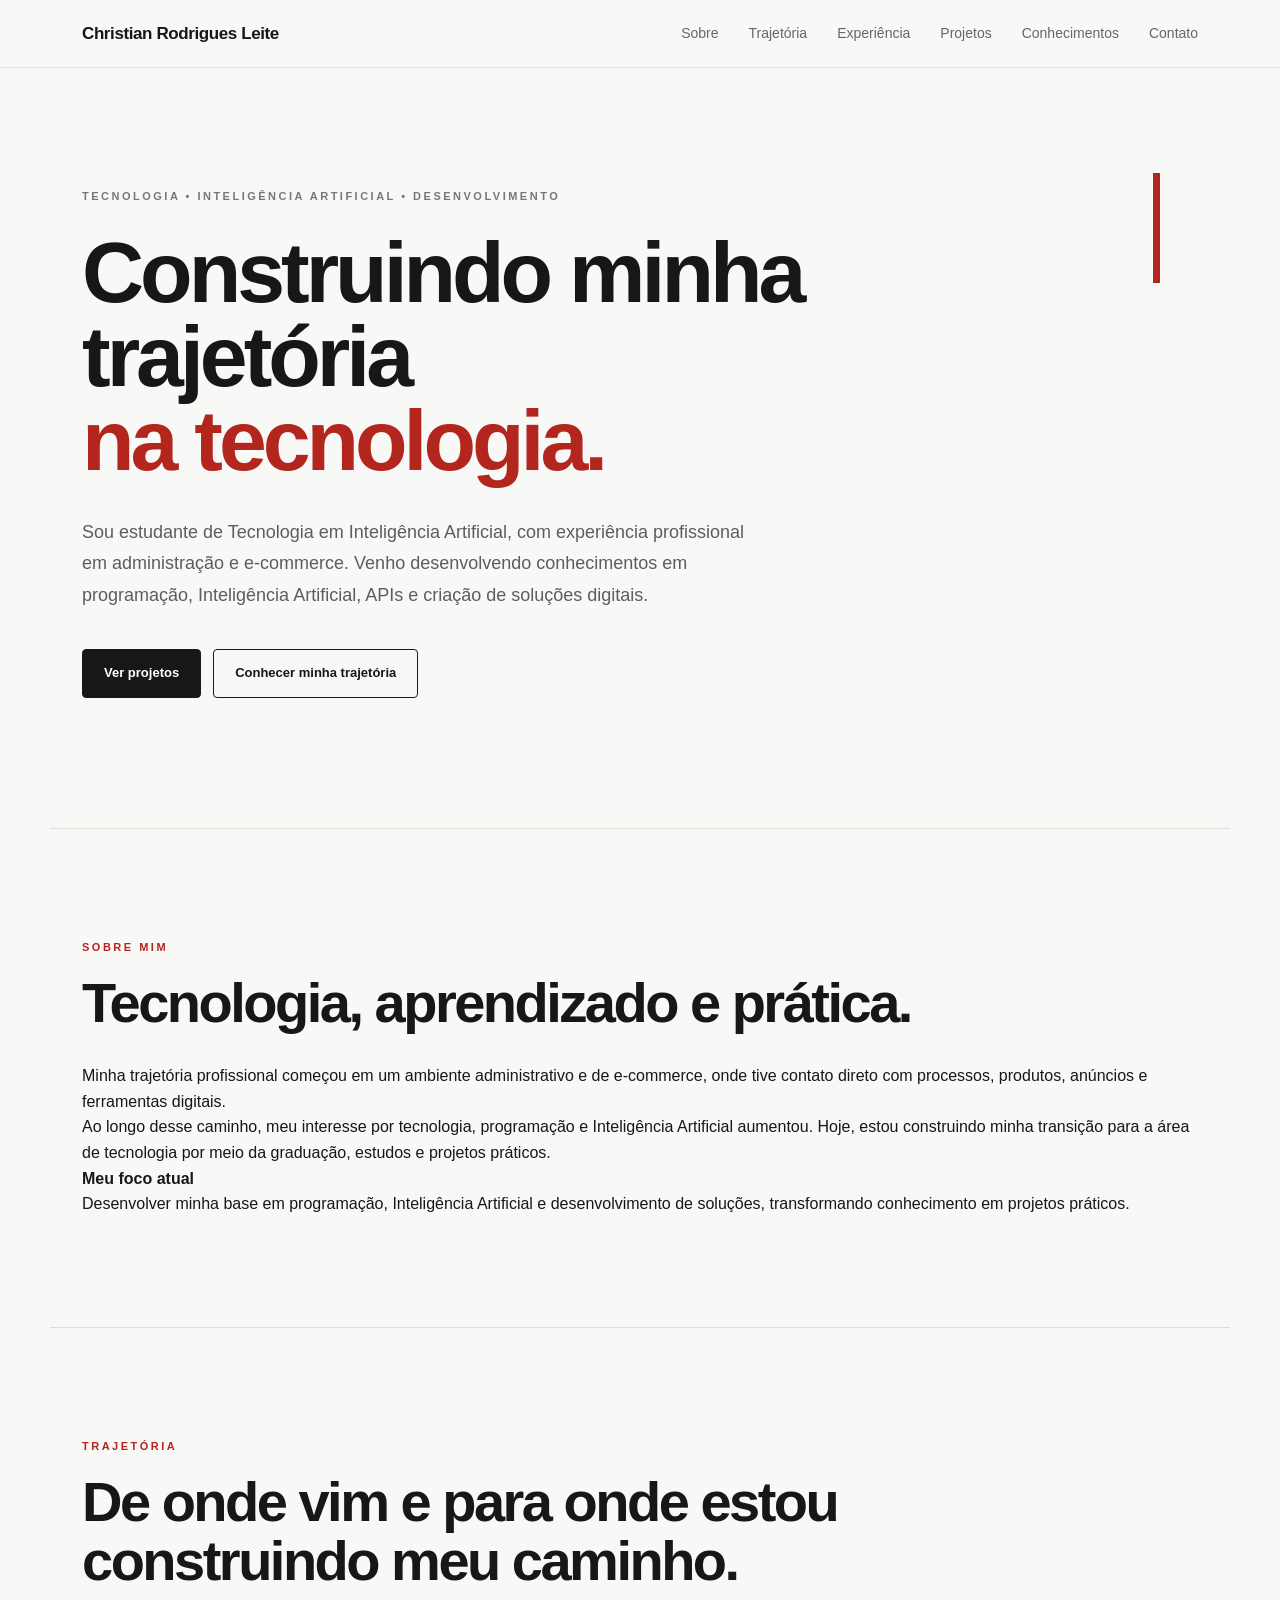
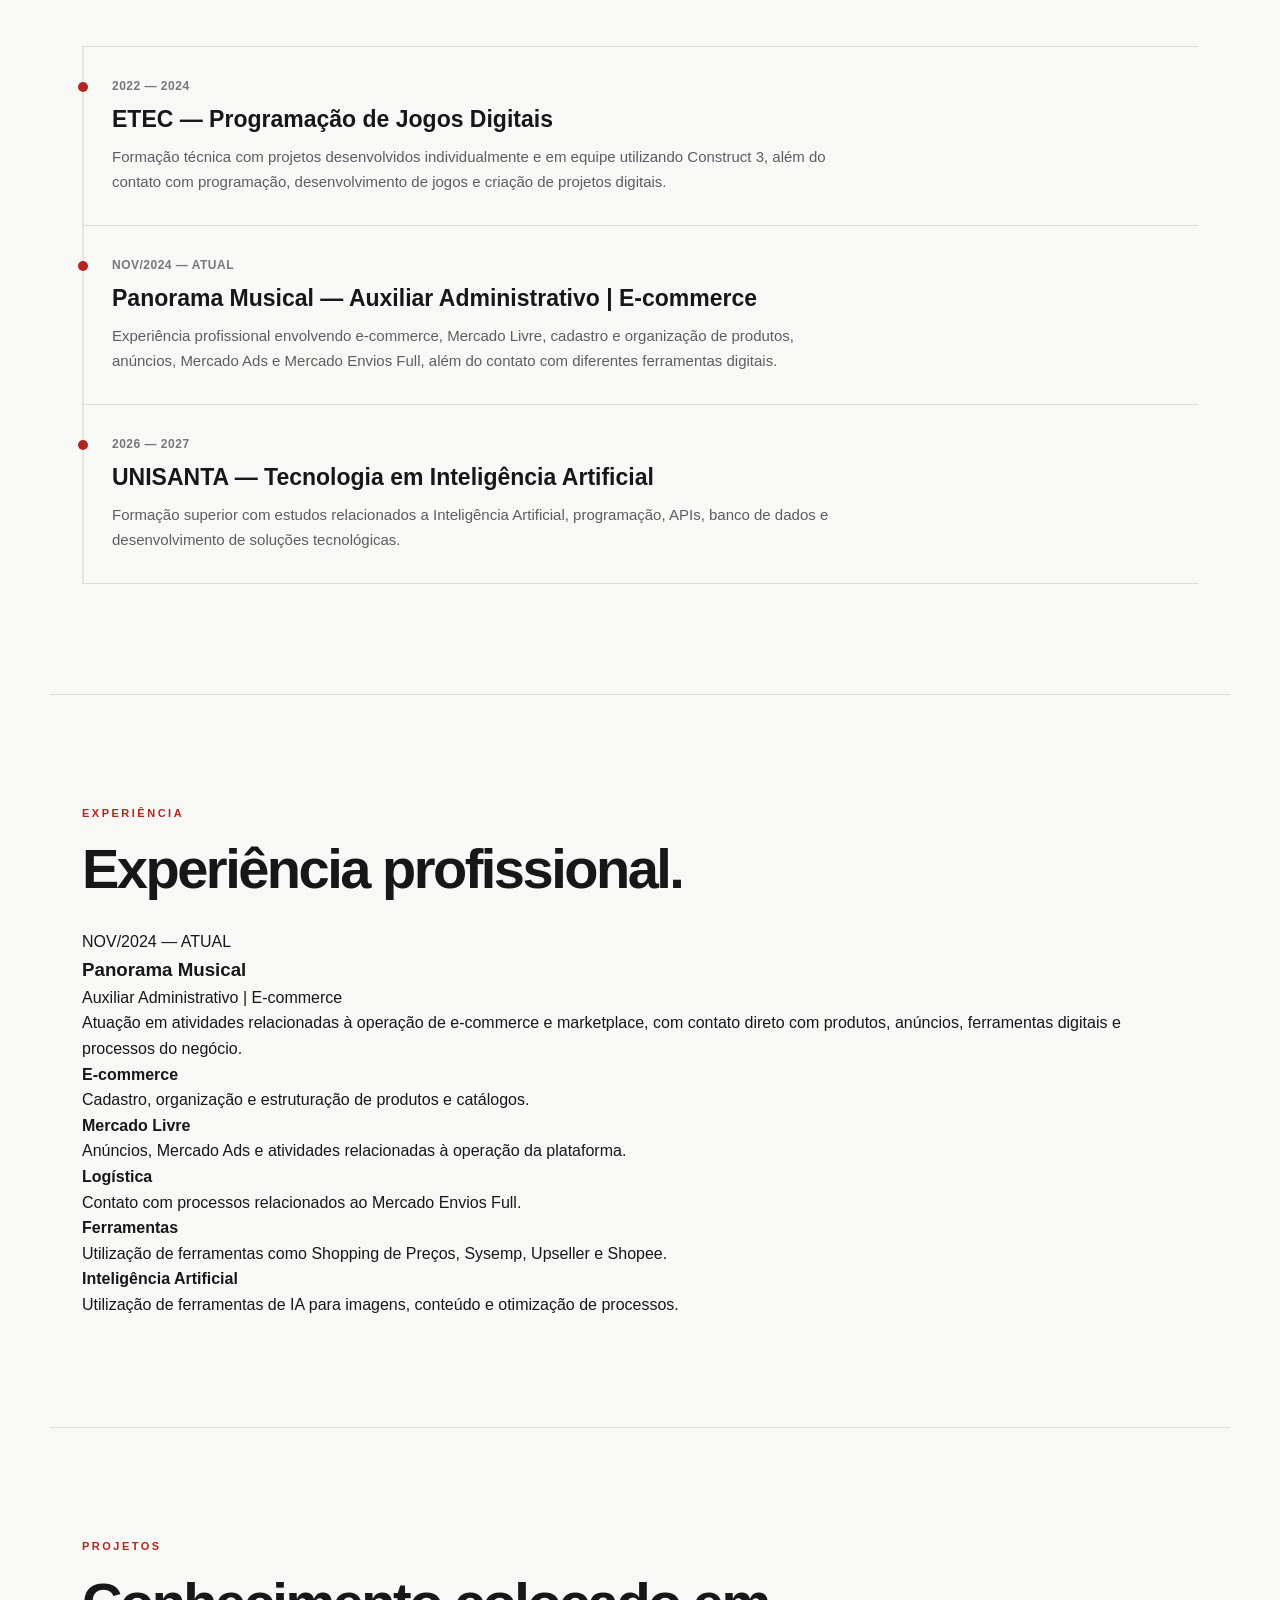
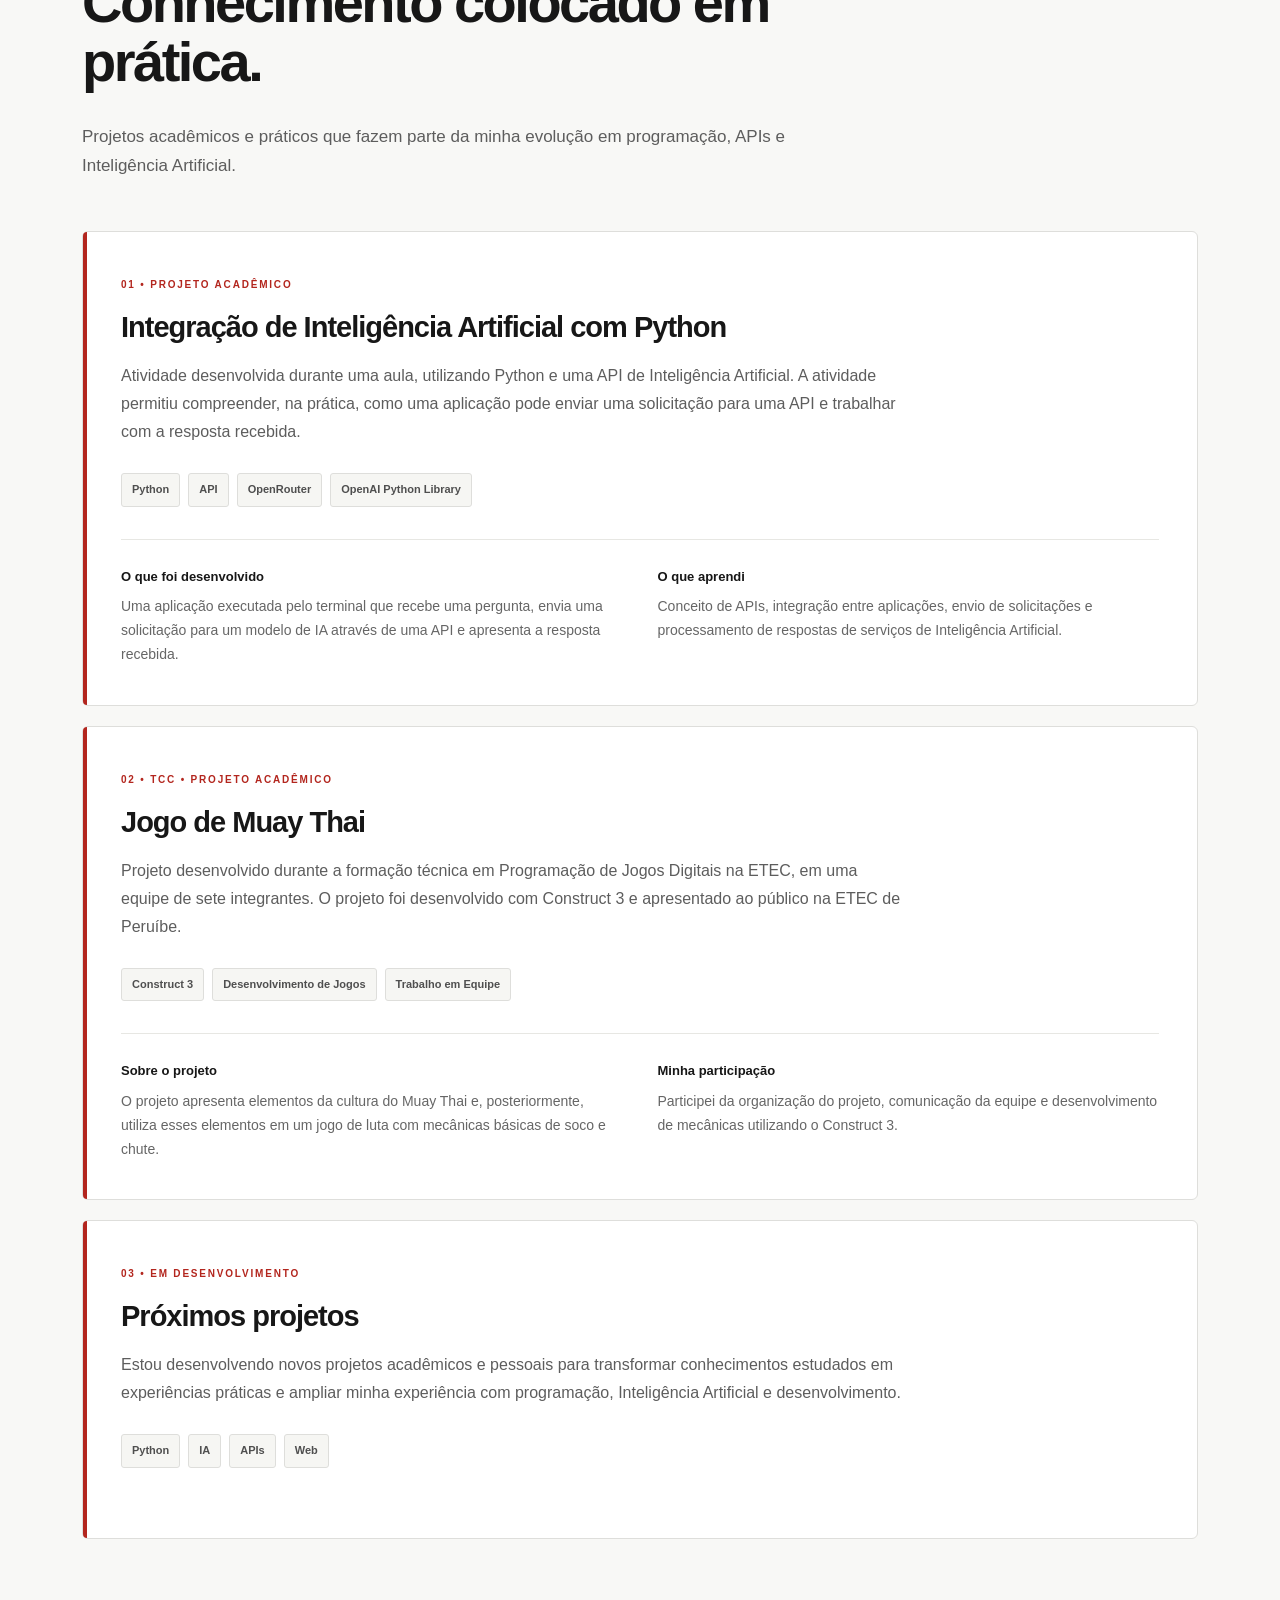
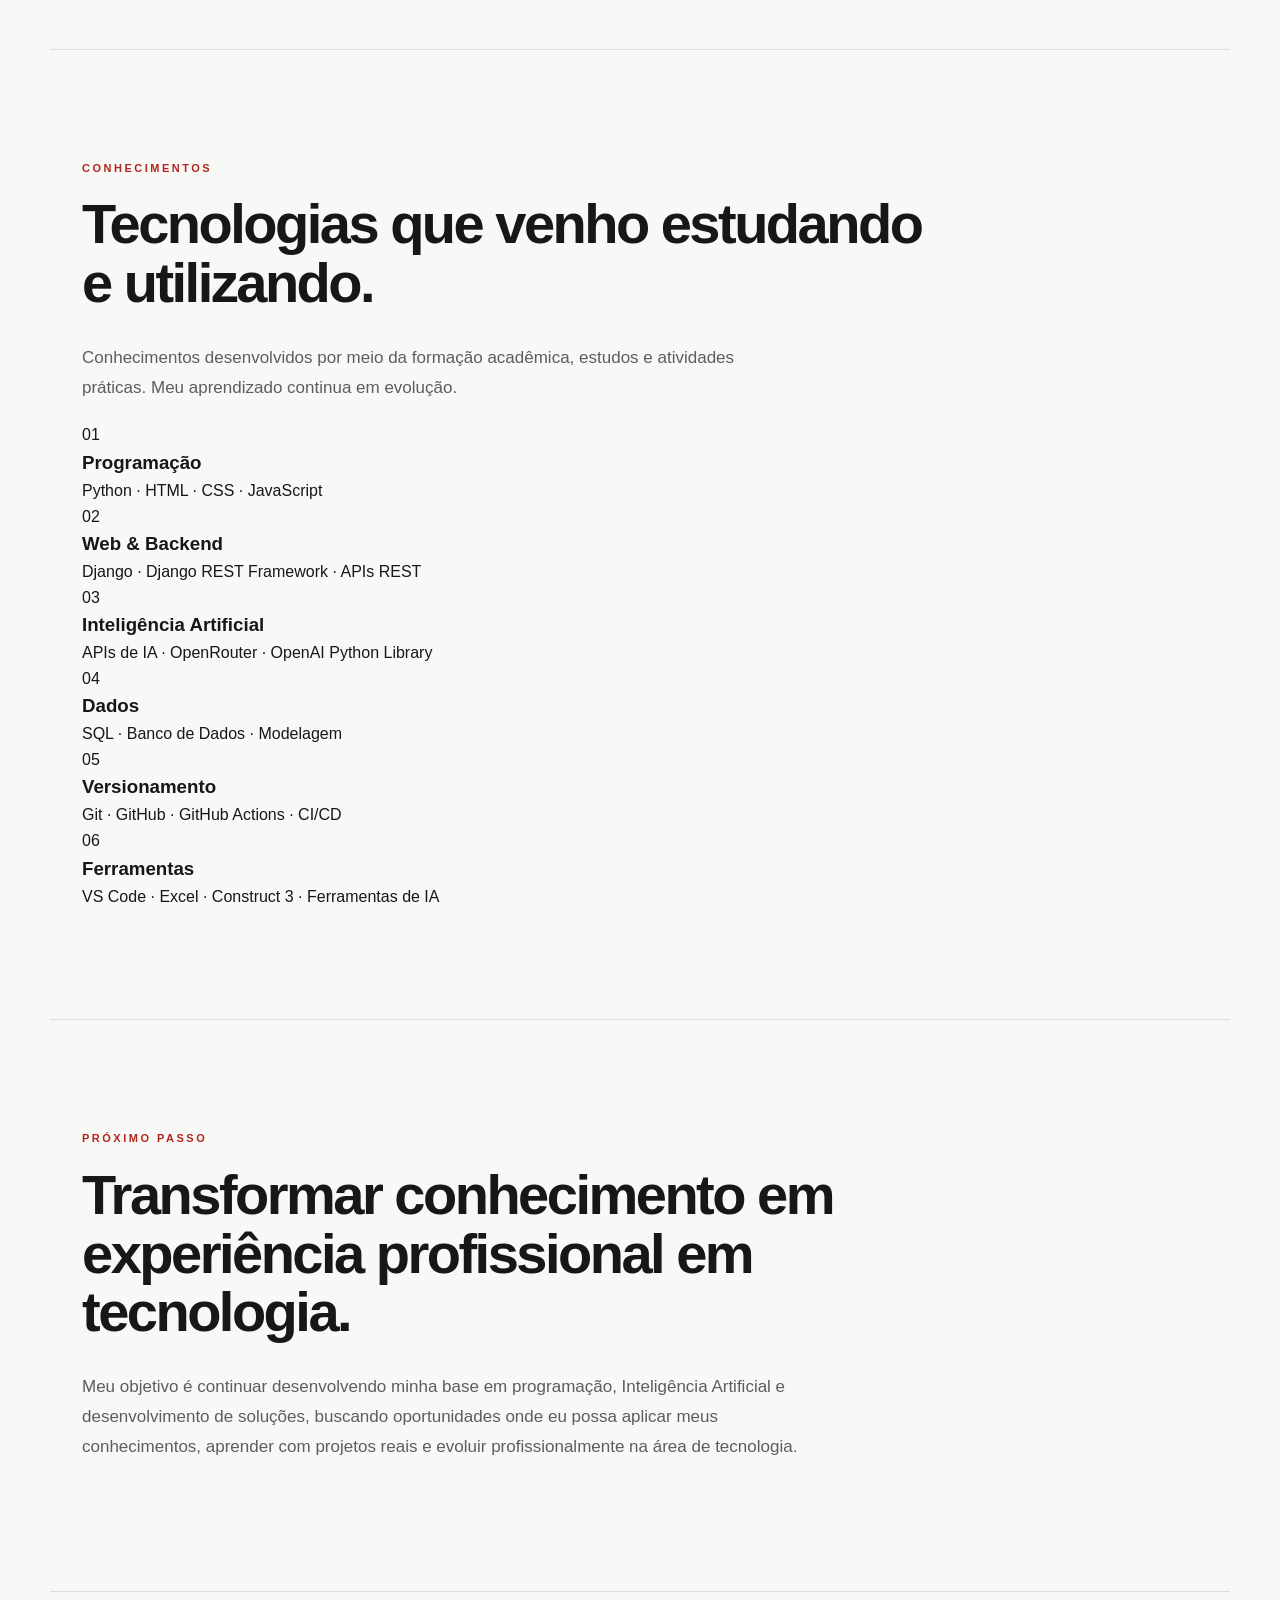
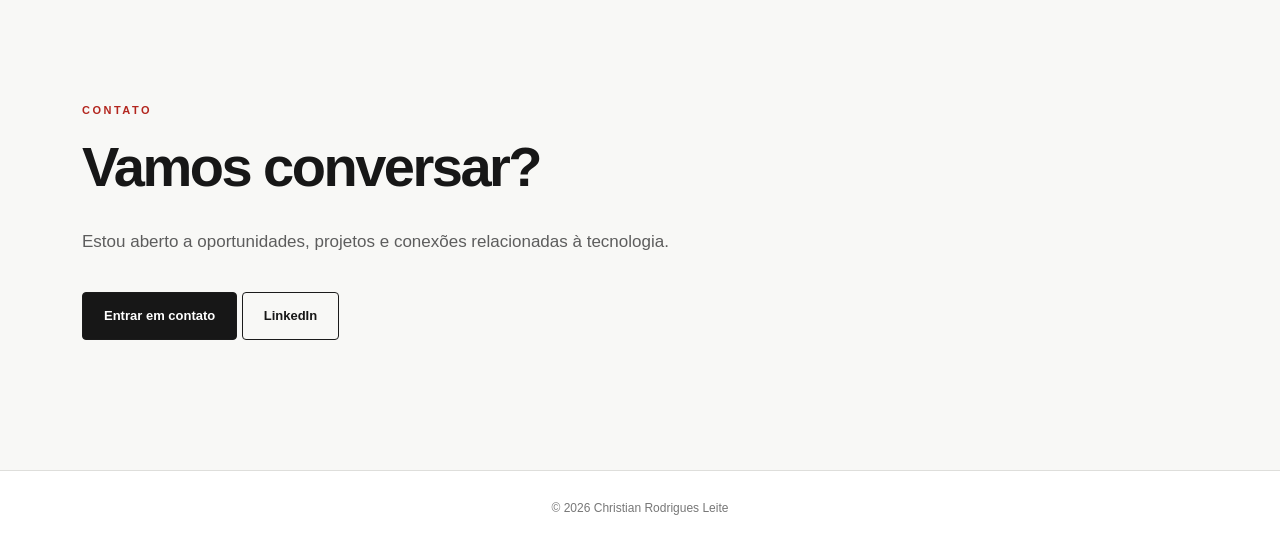
==== commit c85eddee: "Update index.html Estruturação do conteúdo profissional do portfólio, adicionando experiência, conhe" ====
--- a/index.html
+++ b/index.html
@@ -2,6 +2,7 @@
 <html lang="pt-BR">
 
 <head>
+
     <meta charset="UTF-8">
 
     <meta
@@ -24,9 +25,12 @@
     </title>
 
     <link rel="stylesheet" href="style.css">
+
 </head>
 
+
 <body>
+
 
     <!-- =========================
          CABEÇALHO
@@ -34,7 +38,7 @@
 
     <header>
 
-        <nav aria-label="Navegação principal">
+        <nav>
 
             <a href="#" class="logo">
                 Christian Rodrigues Leite
@@ -50,12 +54,16 @@
                     Trajetória
                 </a>
 
+                <a href="#experiencia">
+                    Experiência
+                </a>
+
                 <a href="#projetos">
                     Projetos
                 </a>
 
-                <a href="#experiencia">
-                    Experiência
+                <a href="#conhecimentos">
+                    Conhecimentos
                 </a>
 
                 <a href="#contato">
@@ -69,10 +77,12 @@
     </header>
 
 
+
     <main>
 
+
         <!-- =========================
-             APRESENTAÇÃO
+             HERO
         ========================== -->
 
         <section class="hero">
@@ -81,17 +91,24 @@
                 TECNOLOGIA • INTELIGÊNCIA ARTIFICIAL • DESENVOLVIMENTO
             </p>
 
+
             <h1>
+
                 Construindo minha trajetória
                 <span>na tecnologia.</span>
+
             </h1>
 
+
             <p class="hero-text">
+
                 Sou estudante de Tecnologia em Inteligência Artificial,
                 com experiência profissional em administração e e-commerce.
                 Venho desenvolvendo conhecimentos em programação,
-                Inteligência Artificial e criação de soluções digitais.
-            </p>
+                Inteligência Artificial, APIs e criação de soluções digitais.
+
+            </p>
+
 
             <div class="hero-buttons">
 
@@ -102,6 +119,7 @@
                     Ver projetos
                 </a>
 
+
                 <a
                     href="#sobre"
                     class="button secondary"
@@ -114,6 +132,7 @@
         </section>
 
 
+
         <!-- =========================
              SOBRE
         ========================== -->
@@ -127,23 +146,59 @@
                 SOBRE MIM
             </p>
 
+
             <h2>
-                Entre tecnologia, aprendizado e prática.
+                Tecnologia, aprendizado e prática.
             </h2>
 
-            <p>
-                Minha trajetória profissional começou em um ambiente
-                administrativo e de e-commerce, onde tive contato com
-                processos, produtos, anúncios e ferramentas digitais.
-            </p>
-
-            <p>
-                Ao longo desse caminho, aumentou meu interesse por tecnologia,
-                programação e Inteligência Artificial. Hoje, estou construindo
-                essa transição por meio da graduação, estudos e projetos práticos.
-            </p>
+
+            <div class="about-content">
+
+                <div>
+
+                    <p>
+
+                        Minha trajetória profissional começou em um ambiente
+                        administrativo e de e-commerce, onde tive contato
+                        direto com processos, produtos, anúncios e ferramentas
+                        digitais.
+
+                    </p>
+
+
+                    <p>
+
+                        Ao longo desse caminho, meu interesse por tecnologia,
+                        programação e Inteligência Artificial aumentou.
+                        Hoje, estou construindo minha transição para a área
+                        de tecnologia por meio da graduação, estudos e
+                        projetos práticos.
+
+                    </p>
+
+                </div>
+
+
+                <div class="about-highlight">
+
+                    <strong>
+                        Meu foco atual
+                    </strong>
+
+                    <p>
+
+                        Desenvolver minha base em programação, Inteligência
+                        Artificial e desenvolvimento de soluções, transformando
+                        conhecimento em projetos práticos.
+
+                    </p>
+
+                </div>
+
+            </div>
 
         </section>
+
 
 
         <!-- =========================
@@ -159,11 +214,14 @@
                 TRAJETÓRIA
             </p>
 
+
             <h2>
                 De onde vim e para onde estou construindo meu caminho.
             </h2>
 
+
             <div class="timeline">
+
 
                 <article class="timeline-item">
 
@@ -176,31 +234,39 @@
                     </h3>
 
                     <p>
-                        Formação técnica com projetos desenvolvidos em equipe
-                        utilizando Construct 3 e contato com programação,
-                        desenvolvimento de jogos e criação de projetos digitais.
-                    </p>
-
-                </article>
+
+                        Formação técnica com projetos desenvolvidos
+                        individualmente e em equipe utilizando Construct 3,
+                        além do contato com programação, desenvolvimento
+                        de jogos e criação de projetos digitais.
+
+                    </p>
+
+                </article>
+
 
 
                 <article class="timeline-item">
 
                     <span>
-                        2024 — Atual
-                    </span>
-
-                    <h3>
-                        Experiência profissional — Panorama Musical
-                    </h3>
-
-                    <p>
-                        Atuação como Auxiliar Administrativo com foco em
-                        e-commerce, Mercado Livre, organização de produtos,
-                        anúncios, Mercado Ads e Mercado Envios Full.
-                    </p>
-
-                </article>
+                        NOV/2024 — ATUAL
+                    </span>
+
+                    <h3>
+                        Panorama Musical — Auxiliar Administrativo | E-commerce
+                    </h3>
+
+                    <p>
+
+                        Experiência profissional envolvendo e-commerce,
+                        Mercado Livre, cadastro e organização de produtos,
+                        anúncios, Mercado Ads e Mercado Envios Full,
+                        além do contato com diferentes ferramentas digitais.
+
+                    </p>
+
+                </article>
+
 
 
                 <article class="timeline-item">
@@ -214,15 +280,156 @@
                     </h3>
 
                     <p>
-                        Formação superior voltada para Inteligência Artificial,
-                        programação e desenvolvimento de soluções tecnológicas.
-                    </p>
-
-                </article>
+
+                        Formação superior com estudos relacionados a
+                        Inteligência Artificial, programação, APIs,
+                        banco de dados e desenvolvimento de soluções
+                        tecnológicas.
+
+                    </p>
+
+                </article>
+
 
             </div>
 
         </section>
+
+
+
+        <!-- =========================
+             EXPERIÊNCIA
+        ========================== -->
+
+        <section
+            id="experiencia"
+            class="section"
+        >
+
+            <p class="section-tag">
+                EXPERIÊNCIA
+            </p>
+
+
+            <h2>
+                Experiência profissional.
+            </h2>
+
+
+            <div class="experience-card">
+
+                <div class="experience-header">
+
+                    <div>
+
+                        <span class="experience-period">
+                            NOV/2024 — ATUAL
+                        </span>
+
+                        <h3>
+                            Panorama Musical
+                        </h3>
+
+                        <p>
+                            Auxiliar Administrativo | E-commerce
+                        </p>
+
+                    </div>
+
+                </div>
+
+
+                <div class="experience-content">
+
+                    <p>
+
+                        Atuação em atividades relacionadas à operação
+                        de e-commerce e marketplace, com contato direto
+                        com produtos, anúncios, ferramentas digitais
+                        e processos do negócio.
+
+                    </p>
+
+
+                    <div class="experience-grid">
+
+                        <div>
+
+                            <strong>
+                                E-commerce
+                            </strong>
+
+                            <p>
+                                Cadastro, organização e estruturação
+                                de produtos e catálogos.
+                            </p>
+
+                        </div>
+
+
+                        <div>
+
+                            <strong>
+                                Mercado Livre
+                            </strong>
+
+                            <p>
+                                Anúncios, Mercado Ads e atividades
+                                relacionadas à operação da plataforma.
+                            </p>
+
+                        </div>
+
+
+                        <div>
+
+                            <strong>
+                                Logística
+                            </strong>
+
+                            <p>
+                                Contato com processos relacionados
+                                ao Mercado Envios Full.
+                            </p>
+
+                        </div>
+
+
+                        <div>
+
+                            <strong>
+                                Ferramentas
+                            </strong>
+
+                            <p>
+                                Utilização de ferramentas como Shopping
+                                de Preços, Sysemp, Upseller e Shopee.
+                            </p>
+
+                        </div>
+
+
+                        <div>
+
+                            <strong>
+                                Inteligência Artificial
+                            </strong>
+
+                            <p>
+                                Utilização de ferramentas de IA para
+                                imagens, conteúdo e otimização de processos.
+                            </p>
+
+                        </div>
+
+                    </div>
+
+                </div>
+
+            </div>
+
+        </section>
+
 
 
         <!-- =========================
@@ -238,10 +445,12 @@
                 PROJETOS
             </p>
 
+
             <h2>
                 Conhecimento colocado em prática.
             </h2>
 
+
             <p>
                 Projetos acadêmicos e práticos que fazem parte da minha
                 evolução em programação, APIs e Inteligência Artificial.
@@ -251,45 +460,37 @@
             <div class="projects">
 
 
-                <!-- =========================
-                     PROJETO 1
-                ========================== -->
+                <!-- PROJETO 01 -->
 
                 <article class="project-card">
 
                     <span class="project-type">
-                        PROJETO ACADÊMICO
-                    </span>
+                        01 • PROJETO ACADÊMICO
+                    </span>
+
 
                     <h3>
                         Integração de Inteligência Artificial com Python
                     </h3>
 
-                    <p>
+
+                    <p>
+
                         Atividade desenvolvida durante uma aula, utilizando
-                        Python e uma API de Inteligência Artificial. A atividade
-                        permitiu compreender, na prática, como uma aplicação
-                        pode enviar uma solicitação para uma API e trabalhar
-                        com a resposta recebida.
-                    </p>
+                        Python e uma API de Inteligência Artificial.
+                        A atividade permitiu compreender, na prática,
+                        como uma aplicação pode enviar uma solicitação
+                        para uma API e trabalhar com a resposta recebida.
+
+                    </p>
+
 
                     <div class="project-tech">
 
-                        <span>
-                            Python
-                        </span>
-
-                        <span>
-                            API
-                        </span>
-
-                        <span>
-                            OpenRouter
-                        </span>
-
-                        <span>
-                            OpenAI Python Library
-                        </span>
+                        <span>Python</span>
+                        <span>API</span>
+                        <span>OpenRouter</span>
+                        <span>OpenAI Python Library</span>
 
                     </div>
 
@@ -303,10 +504,12 @@
                             </strong>
 
                             <p>
-                                Uma aplicação executada pelo terminal que
-                                recebe uma pergunta, envia uma solicitação
-                                para um modelo de IA através de uma API
-                                e apresenta a resposta recebida.
+
+                                Uma aplicação executada pelo terminal
+                                que recebe uma pergunta, envia uma
+                                solicitação para um modelo de IA através
+                                de uma API e apresenta a resposta recebida.
+
                             </p>
 
                         </div>
@@ -319,9 +522,11 @@
                             </strong>
 
                             <p>
+
                                 Conceito de APIs, integração entre aplicações,
                                 envio de solicitações e processamento de
                                 respostas de serviços de Inteligência Artificial.
+
                             </p>
 
                         </div>
@@ -331,40 +536,37 @@
                 </article>
 
 
-                <!-- =========================
-                     PROJETO 2
-                ========================== -->
+
+                <!-- PROJETO 02 -->
 
                 <article class="project-card">
 
                     <span class="project-type">
-                        TCC • PROJETO ACADÊMICO
-                    </span>
+                        02 • TCC • PROJETO ACADÊMICO
+                    </span>
+
 
                     <h3>
                         Jogo de Muay Thai
                     </h3>
 
-                    <p>
-                        Projeto desenvolvido durante a formação técnica em
-                        Programação de Jogos Digitais na ETEC, em uma equipe
-                        de sete integrantes. O projeto foi desenvolvido com
-                        Construct 3 e apresentado ao público na ETEC de Peruíbe.
-                    </p>
+
+                    <p>
+
+                        Projeto desenvolvido durante a formação técnica
+                        em Programação de Jogos Digitais na ETEC,
+                        em uma equipe de sete integrantes. O projeto
+                        foi desenvolvido com Construct 3 e apresentado
+                        ao público na ETEC de Peruíbe.
+
+                    </p>
+
 
                     <div class="project-tech">
 
-                        <span>
-                            Construct 3
-                        </span>
-
-                        <span>
-                            Desenvolvimento de Jogos
-                        </span>
-
-                        <span>
-                            Trabalho em Equipe
-                        </span>
+                        <span>Construct 3</span>
+                        <span>Desenvolvimento de Jogos</span>
+                        <span>Trabalho em Equipe</span>
 
                     </div>
 
@@ -378,10 +580,12 @@
                             </strong>
 
                             <p>
-                                O projeto apresenta elementos da cultura do
-                                Muay Thai e, posteriormente, utiliza esses
-                                elementos em um jogo de luta com mecânicas
-                                básicas de soco e chute.
+
+                                O projeto apresenta elementos da cultura
+                                do Muay Thai e, posteriormente, utiliza
+                                esses elementos em um jogo de luta com
+                                mecânicas básicas de soco e chute.
+
                             </p>
 
                         </div>
@@ -394,9 +598,11 @@
                             </strong>
 
                             <p>
+
                                 Participei da organização do projeto,
-                                comunicação da equipe e desenvolvimento de
-                                mecânicas utilizando o Construct 3.
+                                comunicação da equipe e desenvolvimento
+                                de mecânicas utilizando o Construct 3.
+
                             </p>
 
                         </div>
@@ -406,35 +612,224 @@
                 </article>
 
 
+
+                <!-- PROJETO 03 -->
+
+                <article class="project-card project-future">
+
+                    <span class="project-type">
+                        03 • EM DESENVOLVIMENTO
+                    </span>
+
+
+                    <h3>
+                        Próximos projetos
+                    </h3>
+
+
+                    <p>
+
+                        Estou desenvolvendo novos projetos acadêmicos
+                        e pessoais para transformar conhecimentos estudados
+                        em experiências práticas e ampliar minha experiência
+                        com programação, Inteligência Artificial e desenvolvimento.
+
+                    </p>
+
+
+                    <div class="project-tech">
+
+                        <span>Python</span>
+                        <span>IA</span>
+                        <span>APIs</span>
+                        <span>Web</span>
+
+                    </div>
+
+                </article>
+
+
             </div>
 
         </section>
 
 
+
         <!-- =========================
-             EXPERIÊNCIA
+             CONHECIMENTOS
         ========================== -->
 
         <section
-            id="experiencia"
+            id="conhecimentos"
             class="section"
         >
 
             <p class="section-tag">
-                EXPERIÊNCIA
-            </p>
+                CONHECIMENTOS
+            </p>
+
 
             <h2>
-                Experiência profissional.
+                Tecnologias que venho estudando e utilizando.
             </h2>
 
+
             <p>
-                Minha experiência profissional em e-commerce me permitiu
-                desenvolver uma visão prática de processos, ferramentas
-                digitais e necessidades reais de um negócio.
-            </p>
+
+                Conhecimentos desenvolvidos por meio da formação acadêmica,
+                estudos e atividades práticas. Meu aprendizado continua
+                em evolução.
+
+            </p>
+
+
+            <div class="skills-grid">
+
+
+                <article class="skill-group">
+
+                    <span>
+                        01
+                    </span>
+
+                    <h3>
+                        Programação
+                    </h3>
+
+                    <p>
+                        Python · HTML · CSS · JavaScript
+                    </p>
+
+                </article>
+
+
+
+                <article class="skill-group">
+
+                    <span>
+                        02
+                    </span>
+
+                    <h3>
+                        Web & Backend
+                    </h3>
+
+                    <p>
+                        Django · Django REST Framework · APIs REST
+                    </p>
+
+                </article>
+
+
+
+                <article class="skill-group">
+
+                    <span>
+                        03
+                    </span>
+
+                    <h3>
+                        Inteligência Artificial
+                    </h3>
+
+                    <p>
+                        APIs de IA · OpenRouter · OpenAI Python Library
+                    </p>
+
+                </article>
+
+
+
+                <article class="skill-group">
+
+                    <span>
+                        04
+                    </span>
+
+                    <h3>
+                        Dados
+                    </h3>
+
+                    <p>
+                        SQL · Banco de Dados · Modelagem
+                    </p>
+
+                </article>
+
+
+
+                <article class="skill-group">
+
+                    <span>
+                        05
+                    </span>
+
+                    <h3>
+                        Versionamento
+                    </h3>
+
+                    <p>
+                        Git · GitHub · GitHub Actions · CI/CD
+                    </p>
+
+                </article>
+
+
+
+                <article class="skill-group">
+
+                    <span>
+                        06
+                    </span>
+
+                    <h3>
+                        Ferramentas
+                    </h3>
+
+                    <p>
+                        VS Code · Excel · Construct 3 · Ferramentas de IA
+                    </p>
+
+                </article>
+
+
+            </div>
 
         </section>
+
+
+
+        <!-- =========================
+             OBJETIVO
+        ========================== -->
+
+        <section
+            id="objetivo"
+            class="section objective"
+        >
+
+            <p class="section-tag">
+                PRÓXIMO PASSO
+            </p>
+
+
+            <h2>
+                Transformar conhecimento em experiência profissional em tecnologia.
+            </h2>
+
+
+            <p>
+
+                Meu objetivo é continuar desenvolvendo minha base em
+                programação, Inteligência Artificial e desenvolvimento
+                de soluções, buscando oportunidades onde eu possa aplicar
+                meus conhecimentos, aprender com projetos reais e evoluir
+                profissionalmente na área de tecnologia.
+
+            </p>
+
+        </section>
+
 
 
         <!-- =========================
@@ -450,25 +845,46 @@
                 CONTATO
             </p>
 
+
             <h2>
                 Vamos conversar?
             </h2>
 
+
             <p>
+
                 Estou aberto a oportunidades, projetos e conexões
                 relacionadas à tecnologia.
-            </p>
-
-            <a
-                href="mailto:rodrigueschristian962@gmail.com"
-                class="button primary"
-            >
-                Entrar em contato
-            </a>
+
+            </p>
+
+
+            <div class="contact-buttons">
+
+                <a
+                    href="mailto:rodrigueschristian962@gmail.com"
+                    class="button primary"
+                >
+                    Entrar em contato
+                </a>
+
+
+                <a
+                    href="https://www.linkedin.com/in/christian-rodrigues-leite-810baa426/"
+                    target="_blank"
+                    rel="noopener noreferrer"
+                    class="button secondary"
+                >
+                    LinkedIn
+                </a>
+
+            </div>
 
         </section>
 
+
     </main>
+
 
 
     <!-- =========================
@@ -483,6 +899,7 @@
 
     </footer>
 
+
 </body>
 
 </html>
--- a/style.css
+++ b/style.css
@@ -14,8 +14,8 @@
 
 body {
     font-family: Arial, Helvetica, sans-serif;
-    background: #ffffff;
-    color: #111111;
+    background: #f8f8f6;
+    color: #171717;
     line-height: 1.6;
 }
 
@@ -30,19 +30,24 @@
 
 
 /* =========================
-   MENU
+   CABEÇALHO
 ========================= */
 
 header {
+    position: sticky;
+    top: 0;
+    z-index: 100;
+
     width: 100%;
-    border-bottom: 1px solid #eeeeee;
-    background: #ffffff;
+
+    background: rgba(248, 248, 246, 0.96);
+    border-bottom: 1px solid #e5e5e2;
 }
 
 nav {
-    max-width: 1200px;
+    max-width: 1180px;
     margin: 0 auto;
-    padding: 24px 32px;
+    padding: 20px 32px;
 
     display: flex;
     align-items: center;
@@ -51,25 +56,48 @@
 }
 
 .logo {
-    font-size: 18px;
-    font-weight: 700;
-    letter-spacing: -0.5px;
+    font-size: 17px;
+    font-weight: 700;
+    letter-spacing: -0.4px;
 }
 
 .menu {
     display: flex;
     align-items: center;
-    gap: 28px;
+    gap: 30px;
 }
 
 .menu a {
+    position: relative;
+
     font-size: 14px;
-    color: #555555;
+    font-weight: 500;
+    color: #666666;
+
     transition: color 0.2s ease;
 }
 
+.menu a::after {
+    content: "";
+
+    position: absolute;
+    left: 0;
+    bottom: -7px;
+
+    width: 0;
+    height: 1px;
+
+    background: #b3261e;
+
+    transition: width 0.2s ease;
+}
+
 .menu a:hover {
-    color: #111111;
+    color: #171717;
+}
+
+.menu a:hover::after {
+    width: 100%;
 }
 
 
@@ -78,30 +106,46 @@
 ========================= */
 
 .hero {
-    max-width: 1000px;
-    min-height: 680px;
+    max-width: 1180px;
+    min-height: 720px;
+
     margin: 0 auto;
-    padding: 120px 32px;
+    padding: 120px 32px 130px;
 
     display: flex;
     flex-direction: column;
     justify-content: center;
+
+    position: relative;
+}
+
+.hero::before {
+    content: "";
+
+    position: absolute;
+    top: 105px;
+    right: 70px;
+
+    width: 7px;
+    height: 110px;
+
+    background: #b3261e;
 }
 
 .hero-tag {
     margin-bottom: 24px;
 
-    font-size: 12px;
-    font-weight: 700;
-    letter-spacing: 2px;
-
-    color: #666666;
+    font-size: 11px;
+    font-weight: 700;
+    letter-spacing: 2.5px;
+
+    color: #777777;
 }
 
 .hero h1 {
-    max-width: 850px;
-
-    font-size: clamp(48px, 7vw, 86px);
+    max-width: 900px;
+
+    font-size: clamp(50px, 7vw, 86px);
     line-height: 0.98;
     letter-spacing: -4px;
     font-weight: 700;
@@ -109,37 +153,45 @@
 
 .hero h1 span {
     display: block;
-    color: #666666;
+    color: #b3261e;
 }
 
 .hero-text {
     max-width: 680px;
-    margin-top: 32px;
-
-    font-size: 19px;
-    color: #555555;
+    margin-top: 34px;
+
+    font-size: 18px;
+    line-height: 1.75;
+
+    color: #5d5d5d;
 }
 
 .hero-buttons {
     display: flex;
     flex-wrap: wrap;
-    gap: 14px;
+    gap: 12px;
+
     margin-top: 38px;
 }
 
 .button {
-    display: inline-block;
-    padding: 14px 22px;
-
-    border: 1px solid #111111;
-    border-radius: 6px;
-
-    font-size: 14px;
-    font-weight: 600;
+    display: inline-flex;
+    align-items: center;
+    justify-content: center;
+
+    min-height: 48px;
+    padding: 13px 21px;
+
+    border: 1px solid #1b1b1b;
+    border-radius: 4px;
+
+    font-size: 13px;
+    font-weight: 700;
 
     transition:
         background 0.2s ease,
         color 0.2s ease,
+        border-color 0.2s ease,
         transform 0.2s ease;
 }
 
@@ -148,21 +200,22 @@
 }
 
 .button.primary {
-    background: #111111;
+    background: #171717;
     color: #ffffff;
 }
 
 .button.primary:hover {
-    background: #333333;
+    background: #b3261e;
+    border-color: #b3261e;
 }
 
 .button.secondary {
+    background: transparent;
+    color: #171717;
+}
+
+.button.secondary:hover {
     background: #ffffff;
-    color: #111111;
-}
-
-.button.secondary:hover {
-    background: #f5f5f5;
 }
 
 
@@ -171,37 +224,43 @@
 ========================= */
 
 .section {
-    max-width: 1000px;
+    max-width: 1180px;
+
     margin: 0 auto;
-    padding: 120px 32px;
-    border-top: 1px solid #eeeeee;
+    padding: 110px 32px;
+
+    border-top: 1px solid #dededb;
 }
 
 .section-tag {
     margin-bottom: 18px;
 
-    font-size: 12px;
-    font-weight: 700;
-    letter-spacing: 2px;
-
-    color: #777777;
+    font-size: 11px;
+    font-weight: 700;
+    letter-spacing: 2.5px;
+
+    color: #b3261e;
 }
 
 .section h2 {
-    max-width: 800px;
-    margin-bottom: 32px;
-
-    font-size: clamp(32px, 5vw, 56px);
+    max-width: 850px;
+
+    margin-bottom: 30px;
+
+    font-size: clamp(34px, 5vw, 56px);
     line-height: 1.05;
-    letter-spacing: -2px;
+    letter-spacing: -2.5px;
 }
 
 .section > p:not(.section-tag) {
     max-width: 720px;
+
     margin-bottom: 20px;
 
-    font-size: 18px;
-    color: #555555;
+    font-size: 17px;
+    line-height: 1.75;
+
+    color: #5d5d5d;
 }
 
 
@@ -214,120 +273,60 @@
 }
 
 .timeline-item {
-    padding: 30px 0;
-    border-top: 1px solid #dddddd;
+    position: relative;
+
+    padding: 30px 0 30px 28px;
+
+    border-top: 1px solid #dcdcd8;
+
+    border-left: 2px solid #e4e4e0;
 }
 
 .timeline-item:last-child {
-    border-bottom: 1px solid #dddddd;
+    border-bottom: 1px solid #dcdcd8;
+}
+
+.timeline-item::before {
+    content: "";
+
+    position: absolute;
+    top: 35px;
+    left: -6px;
+
+    width: 10px;
+    height: 10px;
+
+    border-radius: 50%;
+
+    background: #b3261e;
 }
 
 .timeline-item span {
     display: block;
-    margin-bottom: 10px;
-
-    font-size: 13px;
-    font-weight: 600;
+
+    margin-bottom: 9px;
+
+    font-size: 12px;
+    font-weight: 700;
+    letter-spacing: 0.5px;
+
     color: #777777;
 }
 
 .timeline-item h3 {
     margin-bottom: 10px;
 
-    font-size: 24px;
-    line-height: 1.2;
+    font-size: 23px;
+    line-height: 1.25;
 }
 
 .timeline-item p {
-    max-width: 700px;
-
-    font-size: 16px;
-    color: #555555;
-}
-
-
-/* =========================
-   CONTATO
-========================= */
-
-.contact {
-    padding-bottom: 140px;
-}
-
-.contact .button {
-    margin-top: 20px;
-}
-
-
-/* =========================
-   RODAPÉ
-========================= */
-
-footer {
-    border-top: 1px solid #eeeeee;
-    padding: 30px 32px;
-    text-align: center;
-}
-
-footer p {
-    font-size: 13px;
-    color: #777777;
-}
-
-
-/* =========================
-   RESPONSIVIDADE
-========================= */
-
-@media (max-width: 700px) {
-
-    nav {
-        padding: 20px;
-    }
-
-    .logo {
-        font-size: 16px;
-    }
-
-    .menu {
-        display: none;
-    }
-
-    .hero {
-        min-height: 600px;
-        padding: 80px 20px;
-    }
-
-    .hero h1 {
-        font-size: 48px;
-        letter-spacing: -2px;
-    }
-
-    .hero-text {
-        font-size: 17px;
-    }
-
-    .section {
-        padding: 80px 20px;
-    }
-
-    .section h2 {
-        font-size: 38px;
-        letter-spacing: -1.5px;
-    }
-
-    .timeline-item h3 {
-        font-size: 21px;
-    }
-
-    .button {
-        width: 100%;
-        text-align: center;
-    }
-
-    footer {
-        padding: 25px 20px;
-    }
+    max-width: 720px;
+
+    font-size: 15px;
+    line-height: 1.7;
+
+    color: #5d5d5d;
 }
 
 
@@ -338,15 +337,21 @@
 .projects {
     display: grid;
     grid-template-columns: 1fr;
-    gap: 24px;
+
+    gap: 20px;
+
     margin-top: 50px;
 }
 
 .project-card {
-    padding: 36px;
-    border: 1px solid #dddddd;
-    border-radius: 12px;
+    position: relative;
+
+    padding: 38px;
+
     background: #ffffff;
+
+    border: 1px solid #dededb;
+    border-radius: 6px;
 
     transition:
         transform 0.2s ease,
@@ -354,96 +359,234 @@
         box-shadow 0.2s ease;
 }
 
+.project-card::before {
+    content: "";
+
+    position: absolute;
+    top: 0;
+    left: 0;
+
+    width: 4px;
+    height: 100%;
+
+    background: #b3261e;
+
+    border-radius: 6px 0 0 6px;
+}
+
 .project-card:hover {
-    transform: translateY(-4px);
-    border-color: #bbbbbb;
-    box-shadow: 0 12px 30px rgba(0, 0, 0, 0.06);
+    transform: translateY(-3px);
+
+    border-color: #c9c9c5;
+
+    box-shadow: 0 10px 25px rgba(0, 0, 0, 0.05);
 }
 
 .project-type {
     display: inline-block;
-    margin-bottom: 18px;
-
-    font-size: 11px;
-    font-weight: 700;
-    letter-spacing: 1.5px;
-
-    color: #777777;
+
+    margin-bottom: 17px;
+
+    font-size: 10px;
+    font-weight: 700;
+    letter-spacing: 1.8px;
+
+    color: #b3261e;
 }
 
 .project-card h3 {
-    max-width: 700px;
-    margin-bottom: 18px;
-
-    font-size: 30px;
-    line-height: 1.15;
+    max-width: 760px;
+
+    margin-bottom: 17px;
+
+    font-size: 29px;
+    line-height: 1.2;
     letter-spacing: -1px;
 }
 
 .project-card > p {
-    max-width: 750px;
-    margin-bottom: 28px;
-
-    font-size: 17px;
-    line-height: 1.7;
-    color: #555555;
-}
-
-
-/* TECNOLOGIAS */
+    max-width: 780px;
+
+    margin-bottom: 27px;
+
+    font-size: 16px;
+    line-height: 1.75;
+
+    color: #5d5d5d;
+}
+
+
+/* =========================
+   TECNOLOGIAS DOS PROJETOS
+========================= */
 
 .project-tech {
     display: flex;
     flex-wrap: wrap;
     gap: 8px;
 
-    margin-bottom: 35px;
+    margin-bottom: 32px;
 }
 
 .project-tech span {
-    padding: 7px 11px;
-
-    border: 1px solid #dddddd;
-    border-radius: 5px;
-
-    font-size: 12px;
-    font-weight: 600;
-    color: #444444;
-}
-
-
-/* DETALHES DO PROJETO */
+    padding: 7px 10px;
+
+    background: #f6f6f3;
+
+    border: 1px solid #dededb;
+    border-radius: 3px;
+
+    font-size: 11px;
+    font-weight: 700;
+
+    color: #4f4f4f;
+}
+
+
+/* =========================
+   DETALHES DOS PROJETOS
+========================= */
 
 .project-details {
     display: grid;
     grid-template-columns: repeat(2, 1fr);
-    gap: 30px;
-
-    padding-top: 28px;
-    border-top: 1px solid #eeeeee;
+
+    gap: 35px;
+
+    padding-top: 27px;
+
+    border-top: 1px solid #e7e7e3;
 }
 
 .project-details strong {
     display: block;
+
     margin-bottom: 8px;
 
+    font-size: 13px;
+    font-weight: 700;
+
+    color: #171717;
+}
+
+.project-details p {
     font-size: 14px;
-    color: #111111;
-}
-
-.project-details p {
-    font-size: 15px;
-    line-height: 1.6;
+    line-height: 1.7;
+
     color: #666666;
 }
 
 
-/* PROJETOS NO CELULAR */
+/* =========================
+   CONTATO
+========================= */
+
+.contact {
+    padding-bottom: 130px;
+}
+
+.contact h2 {
+    max-width: 650px;
+}
+
+.contact .button {
+    margin-top: 15px;
+}
+
+
+/* =========================
+   RODAPÉ
+========================= */
+
+footer {
+    border-top: 1px solid #dededb;
+
+    padding: 28px 32px;
+
+    text-align: center;
+
+    background: #ffffff;
+}
+
+footer p {
+    font-size: 12px;
+
+    color: #777777;
+}
+
+
+/* =========================
+   RESPONSIVIDADE
+========================= */
 
 @media (max-width: 700px) {
 
+    nav {
+        padding: 18px 20px;
+    }
+
+    .logo {
+        font-size: 15px;
+    }
+
+    .menu {
+        display: none;
+    }
+
+    .hero {
+        min-height: 650px;
+
+        padding: 90px 20px 100px;
+    }
+
+    .hero::before {
+        top: 70px;
+        right: 25px;
+
+        width: 5px;
+        height: 75px;
+    }
+
+    .hero h1 {
+        font-size: 49px;
+        letter-spacing: -2.5px;
+    }
+
+    .hero-text {
+        font-size: 16px;
+    }
+
+    .hero-buttons {
+        flex-direction: column;
+    }
+
+    .button {
+        width: 100%;
+    }
+
+    .section {
+        padding: 85px 20px;
+    }
+
+    .section h2 {
+        font-size: 38px;
+        letter-spacing: -1.5px;
+    }
+
+    .section > p:not(.section-tag) {
+        font-size: 16px;
+    }
+
+    .timeline-item {
+        padding-left: 23px;
+    }
+
+    .timeline-item h3 {
+        font-size: 21px;
+    }
+
     .project-card {
-        padding: 25px;
+        padding: 28px 25px 28px 28px;
     }
 
     .project-card h3 {
@@ -451,7 +594,7 @@
     }
 
     .project-card > p {
-        font-size: 16px;
+        font-size: 15px;
     }
 
     .project-details {
@@ -459,4 +602,7 @@
         gap: 25px;
     }
 
-}
+    footer {
+        padding: 25px 20px;
+    }
+}
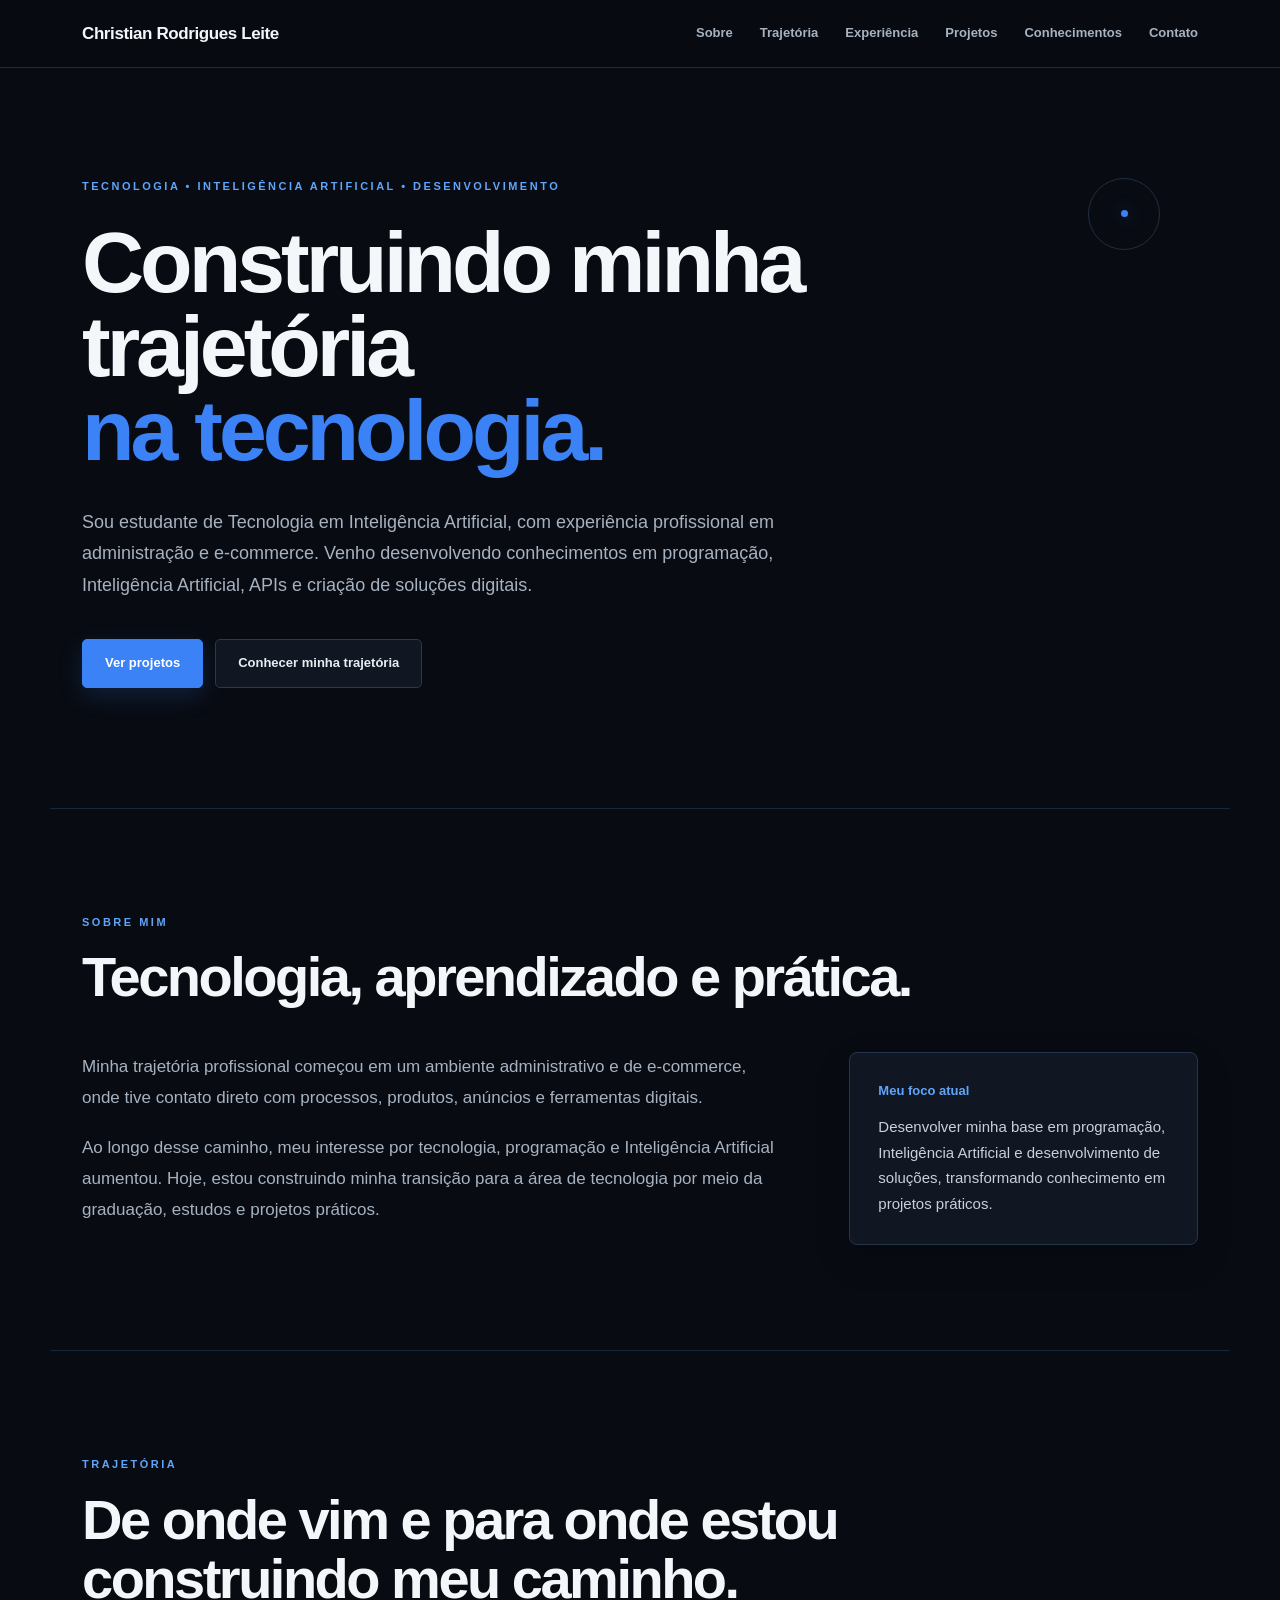
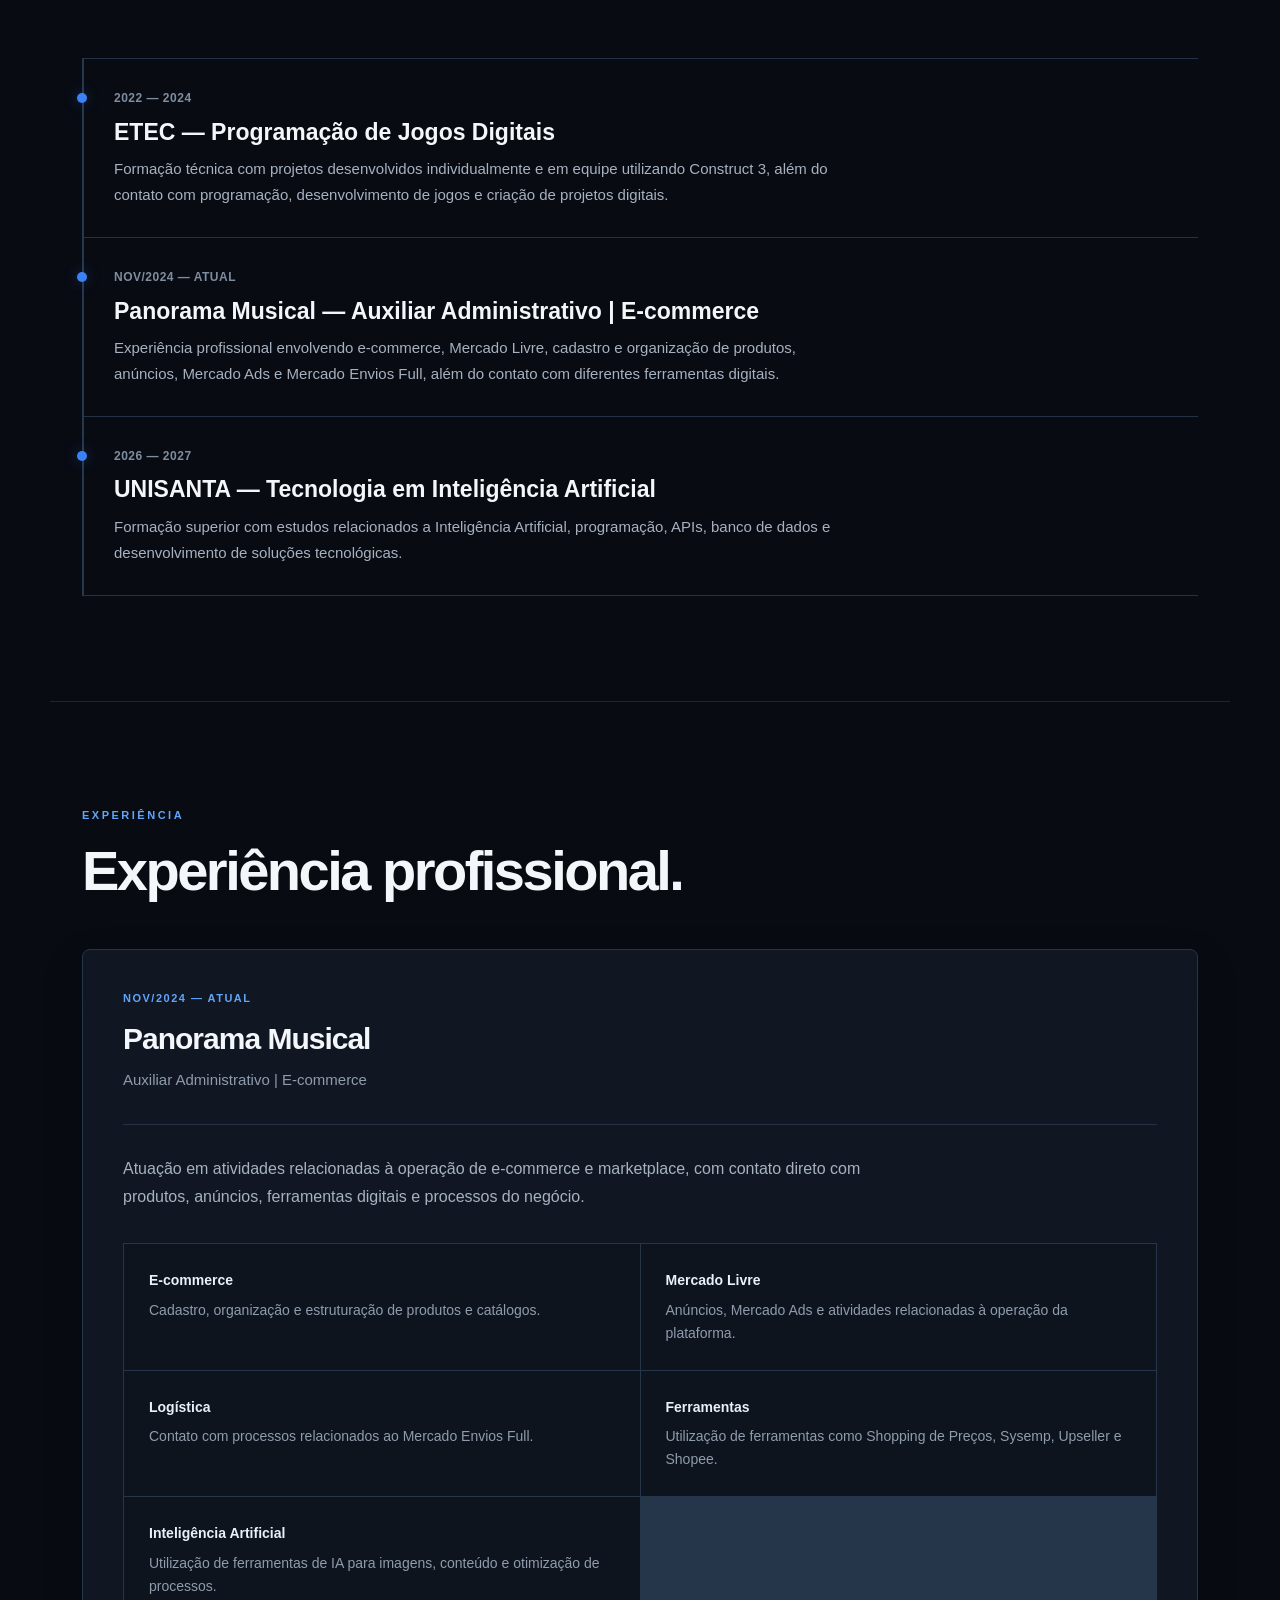
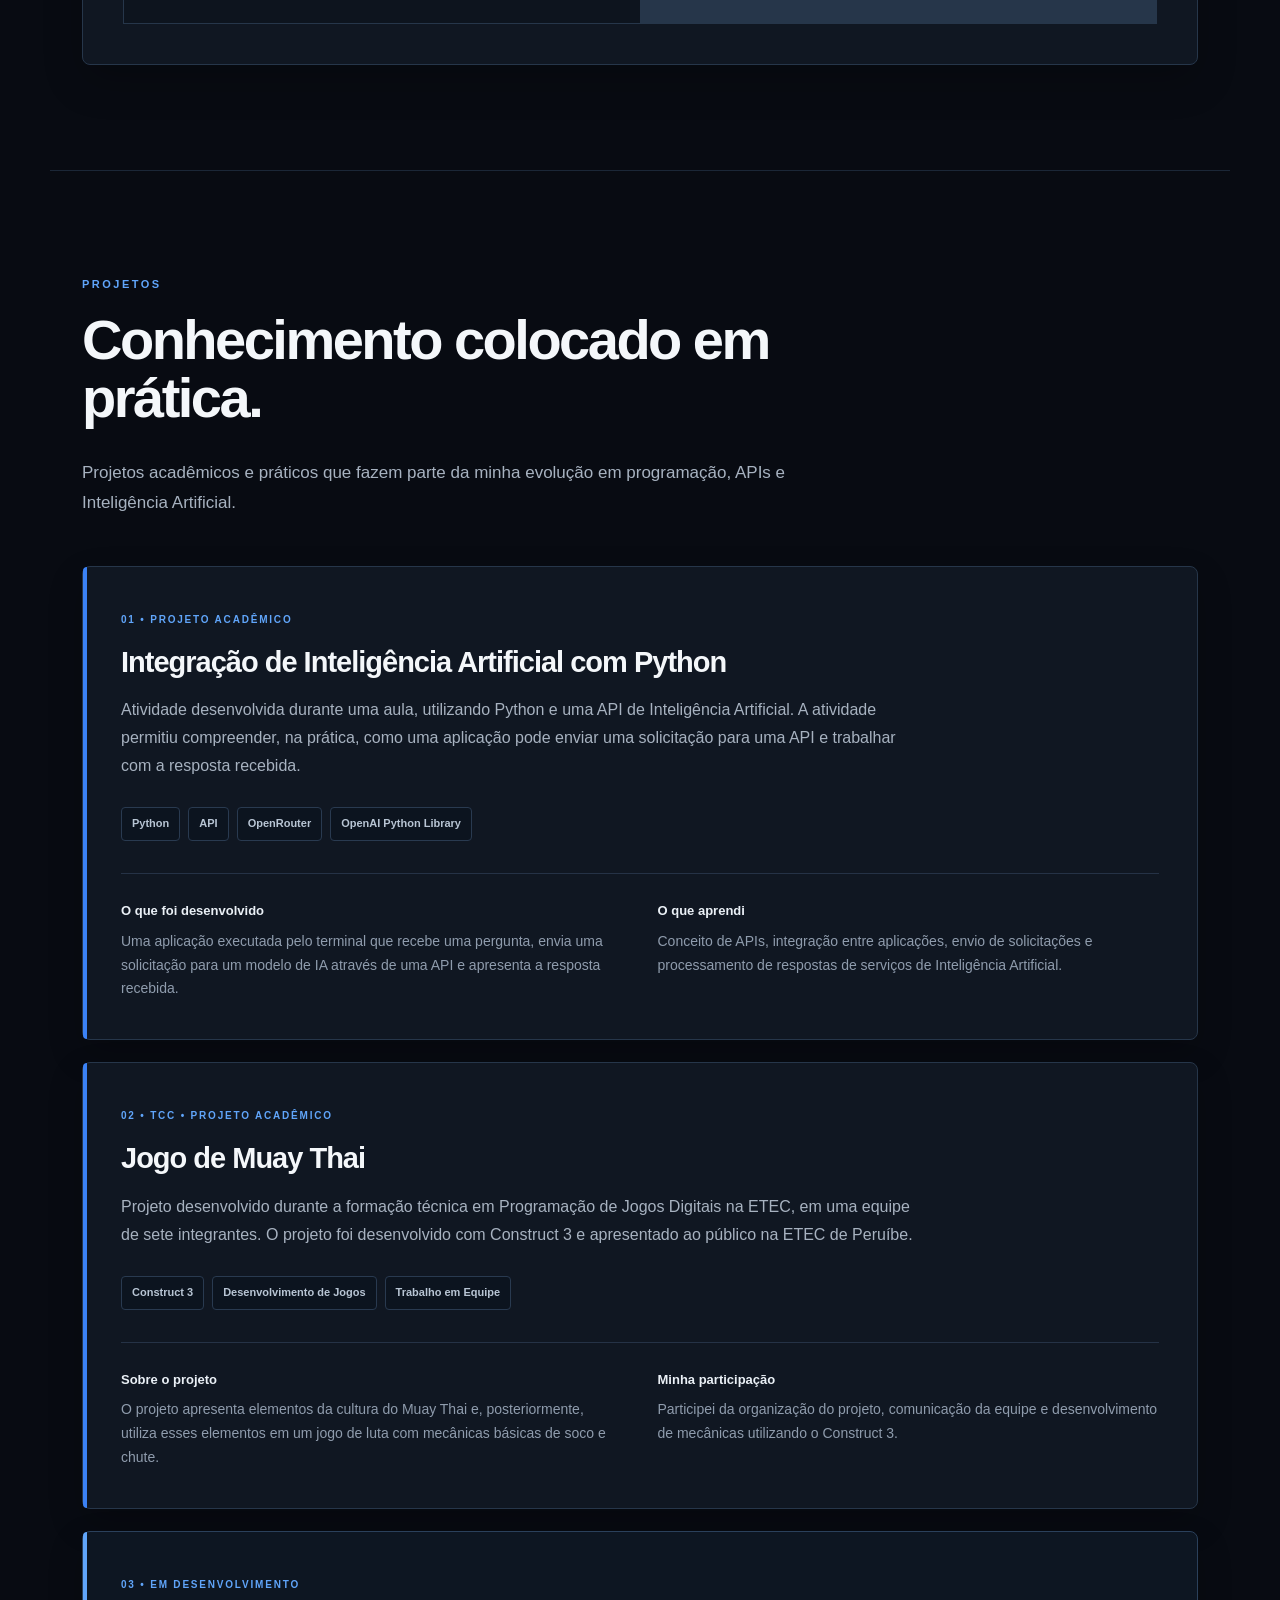
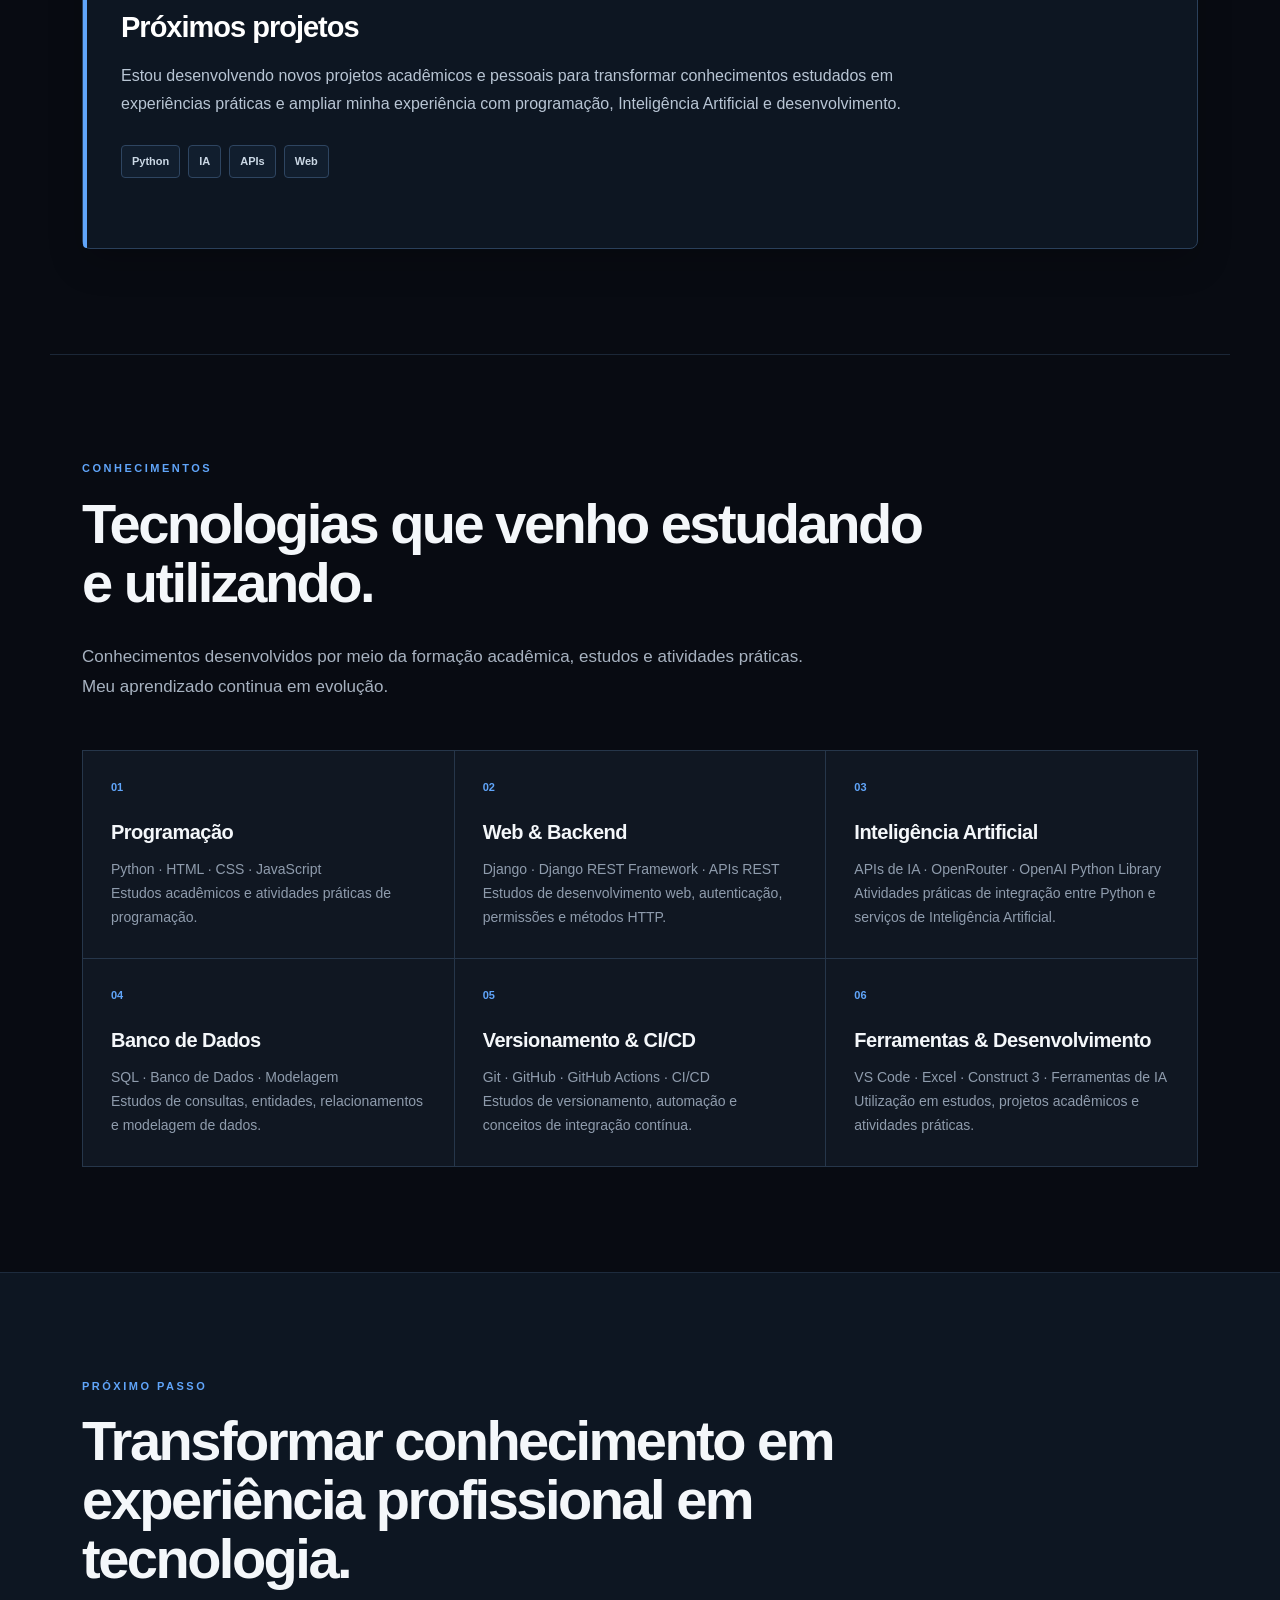
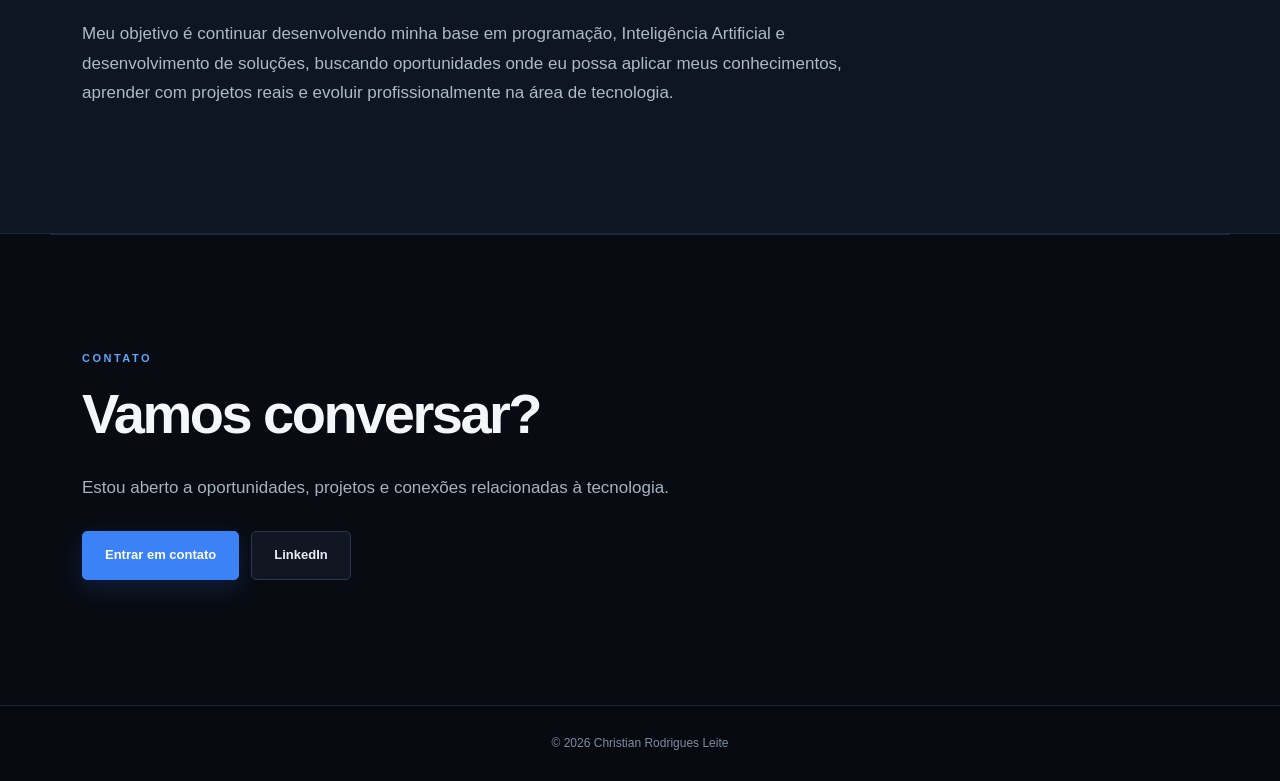
==== commit 9f924ad7: "Update index.html Correção da estrutura do HTML e atualização da seção de conhecimentos" ====
--- a/index.html
+++ b/index.html
@@ -44,6 +44,7 @@
                 Christian Rodrigues Leite
             </a>
 
+
             <div class="menu">
 
                 <a href="#sobre">
@@ -77,7 +78,6 @@
     </header>
 
 
-
     <main>
 
 
@@ -93,10 +93,8 @@
 
 
             <h1>
-
                 Construindo minha trajetória
                 <span>na tecnologia.</span>
-
             </h1>
 
 
@@ -132,7 +130,6 @@
         </section>
 
 
-
         <!-- =========================
              SOBRE
         ========================== -->
@@ -200,7 +197,6 @@
         </section>
 
 
-
         <!-- =========================
              TRAJETÓRIA
         ========================== -->
@@ -229,9 +225,11 @@
                         2022 — 2024
                     </span>
 
+
                     <h3>
                         ETEC — Programação de Jogos Digitais
                     </h3>
+
 
                     <p>
 
@@ -245,16 +243,17 @@
                 </article>
 
 
-
                 <article class="timeline-item">
 
                     <span>
                         NOV/2024 — ATUAL
                     </span>
 
+
                     <h3>
                         Panorama Musical — Auxiliar Administrativo | E-commerce
                     </h3>
+
 
                     <p>
 
@@ -268,16 +267,17 @@
                 </article>
 
 
-
                 <article class="timeline-item">
 
                     <span>
                         2026 — 2027
                     </span>
 
+
                     <h3>
                         UNISANTA — Tecnologia em Inteligência Artificial
                     </h3>
+
 
                     <p>
 
@@ -296,7 +296,6 @@
         </section>
 
 
-
         <!-- =========================
              EXPERIÊNCIA
         ========================== -->
@@ -326,9 +325,11 @@
                             NOV/2024 — ATUAL
                         </span>
 
+
                         <h3>
                             Panorama Musical
                         </h3>
+
 
                         <p>
                             Auxiliar Administrativo | E-commerce
@@ -353,6 +354,7 @@
 
                     <div class="experience-grid">
 
+
                         <div>
 
                             <strong>
@@ -422,6 +424,7 @@
 
                         </div>
 
+
                     </div>
 
                 </div>
@@ -429,7 +432,6 @@
             </div>
 
         </section>
-
 
 
         <!-- =========================
@@ -452,8 +454,10 @@
 
 
             <p>
+
                 Projetos acadêmicos e práticos que fazem parte da minha
                 evolução em programação, APIs e Inteligência Artificial.
+
             </p>
 
 
@@ -536,7 +540,6 @@
                 </article>
 
 
-
                 <!-- PROJETO 02 -->
 
                 <article class="project-card">
@@ -612,7 +615,6 @@
                 </article>
 
 
-
                 <!-- PROJETO 03 -->
 
                 <article class="project-card project-future">
@@ -654,7 +656,6 @@
         </section>
 
 
-
         <!-- =========================
              CONHECIMENTOS
         ========================== -->
@@ -677,8 +678,7 @@
             <p>
 
                 Conhecimentos desenvolvidos por meio da formação acadêmica,
-                estudos e atividades práticas. Meu aprendizado continua
-                em evolução.
+                estudos e atividades práticas. Meu aprendizado continua em evolução.
 
             </p>
 
@@ -692,16 +692,22 @@
                         01
                     </span>
 
+
                     <h3>
                         Programação
                     </h3>
 
+
                     <p>
                         Python · HTML · CSS · JavaScript
                     </p>
 
-                </article>
-
+
+                    <p>
+                        Estudos acadêmicos e atividades práticas de programação.
+                    </p>
+
+                </article>
 
 
                 <article class="skill-group">
@@ -710,16 +716,23 @@
                         02
                     </span>
 
+
                     <h3>
                         Web & Backend
                     </h3>
 
+
                     <p>
                         Django · Django REST Framework · APIs REST
                     </p>
 
-                </article>
-
+
+                    <p>
+                        Estudos de desenvolvimento web, autenticação,
+                        permissões e métodos HTTP.
+                    </p>
+
+                </article>
 
 
                 <article class="skill-group">
@@ -728,16 +741,23 @@
                         03
                     </span>
 
+
                     <h3>
                         Inteligência Artificial
                     </h3>
 
+
                     <p>
                         APIs de IA · OpenRouter · OpenAI Python Library
                     </p>
 
-                </article>
-
+
+                    <p>
+                        Atividades práticas de integração entre Python
+                        e serviços de Inteligência Artificial.
+                    </p>
+
+                </article>
 
 
                 <article class="skill-group">
@@ -746,16 +766,23 @@
                         04
                     </span>
 
-                    <h3>
-                        Dados
-                    </h3>
+
+                    <h3>
+                        Banco de Dados
+                    </h3>
+
 
                     <p>
                         SQL · Banco de Dados · Modelagem
                     </p>
 
-                </article>
-
+
+                    <p>
+                        Estudos de consultas, entidades, relacionamentos
+                        e modelagem de dados.
+                    </p>
+
+                </article>
 
 
                 <article class="skill-group">
@@ -764,16 +791,23 @@
                         05
                     </span>
 
-                    <h3>
-                        Versionamento
-                    </h3>
+
+                    <h3>
+                        Versionamento & CI/CD
+                    </h3>
+
 
                     <p>
                         Git · GitHub · GitHub Actions · CI/CD
                     </p>
 
-                </article>
-
+
+                    <p>
+                        Estudos de versionamento, automação e conceitos
+                        de integração contínua.
+                    </p>
+
+                </article>
 
 
                 <article class="skill-group">
@@ -782,21 +816,28 @@
                         06
                     </span>
 
-                    <h3>
-                        Ferramentas
-                    </h3>
+
+                    <h3>
+                        Ferramentas & Desenvolvimento
+                    </h3>
+
 
                     <p>
                         VS Code · Excel · Construct 3 · Ferramentas de IA
                     </p>
 
+
+                    <p>
+                        Utilização em estudos, projetos acadêmicos
+                        e atividades práticas.
+                    </p>
+
                 </article>
 
 
             </div>
 
         </section>
-
 
 
         <!-- =========================
@@ -831,7 +872,6 @@
         </section>
 
 
-
         <!-- =========================
              CONTATO
         ========================== -->
@@ -860,6 +900,7 @@
 
 
             <div class="contact-buttons">
+
 
                 <a
                     href="mailto:rodrigueschristian962@gmail.com"
@@ -878,13 +919,13 @@
                     LinkedIn
                 </a>
 
+
             </div>
 
         </section>
 
 
     </main>
-
 
 
     <!-- =========================
--- a/style.css
+++ b/style.css
@@ -10,12 +10,13 @@
 
 html {
     scroll-behavior: smooth;
+    scroll-padding-top: 80px;
 }
 
 body {
     font-family: Arial, Helvetica, sans-serif;
-    background: #f8f8f6;
-    color: #171717;
+    background: #080b12;
+    color: #f4f7fa;
     line-height: 1.6;
 }
 
@@ -38,10 +39,11 @@
     top: 0;
     z-index: 100;
 
-    width: 100%;
-
-    background: rgba(248, 248, 246, 0.96);
-    border-bottom: 1px solid #e5e5e2;
+    background: rgba(8, 11, 18, 0.94);
+    border-bottom: 1px solid #1e2a3a;
+
+    backdrop-filter: blur(12px);
+    -webkit-backdrop-filter: blur(12px);
 }
 
 nav {
@@ -56,25 +58,46 @@
 }
 
 .logo {
+    color: #f4f7fa;
+
     font-size: 17px;
     font-weight: 700;
     letter-spacing: -0.4px;
+
+    transition: color 0.2s ease;
+}
+
+.logo:hover {
+    color: #60a5fa;
 }
 
 .menu {
     display: flex;
     align-items: center;
-    gap: 30px;
+    gap: 27px;
 }
 
 .menu a {
     position: relative;
 
-    font-size: 14px;
-    font-weight: 500;
-    color: #666666;
-
-    transition: color 0.2s ease;
+    font-size: 13px;
+    font-weight: 600;
+
+    color: #a7b2c0;
+
+    transition:
+        color 0.2s ease,
+        transform 0.2s ease;
+}
+
+.menu a:hover {
+    color: #f4f7fa;
+}
+
+.menu a:focus-visible {
+    outline: 2px solid #60a5fa;
+    outline-offset: 5px;
+    border-radius: 2px;
 }
 
 .menu a::after {
@@ -85,18 +108,15 @@
     bottom: -7px;
 
     width: 0;
-    height: 1px;
-
-    background: #b3261e;
+    height: 2px;
+
+    background: #3b82f6;
 
     transition: width 0.2s ease;
 }
 
-.menu a:hover {
-    color: #171717;
-}
-
-.menu a:hover::after {
+.menu a:hover::after,
+.menu a:focus-visible::after {
     width: 100%;
 }
 
@@ -110,7 +130,7 @@
     min-height: 720px;
 
     margin: 0 auto;
-    padding: 120px 32px 130px;
+    padding: 110px 32px 120px;
 
     display: flex;
     flex-direction: column;
@@ -123,13 +143,35 @@
     content: "";
 
     position: absolute;
-    top: 105px;
+
+    top: 110px;
     right: 70px;
 
+    width: 70px;
+    height: 70px;
+
+    border: 1px solid #26384d;
+    border-radius: 50%;
+
+    opacity: 0.8;
+}
+
+.hero::after {
+    content: "";
+
+    position: absolute;
+
+    top: 142px;
+    right: 102px;
+
     width: 7px;
-    height: 110px;
-
-    background: #b3261e;
+    height: 7px;
+
+    border-radius: 50%;
+
+    background: #3b82f6;
+
+    box-shadow: 0 0 18px rgba(59, 130, 246, 0.45);
 }
 
 .hero-tag {
@@ -139,7 +181,7 @@
     font-weight: 700;
     letter-spacing: 2.5px;
 
-    color: #777777;
+    color: #60a5fa;
 }
 
 .hero h1 {
@@ -147,23 +189,28 @@
 
     font-size: clamp(50px, 7vw, 86px);
     line-height: 0.98;
+
     letter-spacing: -4px;
     font-weight: 700;
+
+    color: #f4f7fa;
 }
 
 .hero h1 span {
     display: block;
-    color: #b3261e;
+
+    color: #3b82f6;
 }
 
 .hero-text {
-    max-width: 680px;
+    max-width: 700px;
+
     margin-top: 34px;
 
     font-size: 18px;
     line-height: 1.75;
 
-    color: #5d5d5d;
+    color: #a7b2c0;
 }
 
 .hero-buttons {
@@ -176,14 +223,16 @@
 
 .button {
     display: inline-flex;
+
     align-items: center;
     justify-content: center;
 
     min-height: 48px;
-    padding: 13px 21px;
-
-    border: 1px solid #1b1b1b;
-    border-radius: 4px;
+
+    padding: 13px 22px;
+
+    border: 1px solid #314158;
+    border-radius: 5px;
 
     font-size: 13px;
     font-weight: 700;
@@ -192,30 +241,45 @@
         background 0.2s ease,
         color 0.2s ease,
         border-color 0.2s ease,
-        transform 0.2s ease;
+        transform 0.2s ease,
+        box-shadow 0.2s ease;
 }
 
 .button:hover {
     transform: translateY(-2px);
 }
 
+.button:focus-visible {
+    outline: 2px solid #60a5fa;
+    outline-offset: 4px;
+}
+
 .button.primary {
-    background: #171717;
+    background: #3b82f6;
     color: #ffffff;
+    border-color: #3b82f6;
+
+    box-shadow: 0 8px 24px rgba(59, 130, 246, 0.18);
 }
 
 .button.primary:hover {
-    background: #b3261e;
-    border-color: #b3261e;
+    background: #2563eb;
+    border-color: #2563eb;
+
+    box-shadow: 0 12px 30px rgba(59, 130, 246, 0.25);
 }
 
 .button.secondary {
-    background: transparent;
-    color: #171717;
+    background: #101722;
+    color: #e8edf3;
+
+    border-color: #2a394d;
 }
 
 .button.secondary:hover {
-    background: #ffffff;
+    background: #141e2c;
+    border-color: #3b82f6;
+    color: #ffffff;
 }
 
 
@@ -227,19 +291,20 @@
     max-width: 1180px;
 
     margin: 0 auto;
-    padding: 110px 32px;
-
-    border-top: 1px solid #dededb;
+
+    padding: 105px 32px;
+
+    border-top: 1px solid #1b2737;
 }
 
 .section-tag {
-    margin-bottom: 18px;
+    margin-bottom: 17px;
 
     font-size: 11px;
     font-weight: 700;
     letter-spacing: 2.5px;
 
-    color: #b3261e;
+    color: #60a5fa;
 }
 
 .section h2 {
@@ -248,19 +313,80 @@
     margin-bottom: 30px;
 
     font-size: clamp(34px, 5vw, 56px);
+
     line-height: 1.05;
     letter-spacing: -2.5px;
+
+    color: #f4f7fa;
 }
 
 .section > p:not(.section-tag) {
-    max-width: 720px;
+    max-width: 740px;
 
     margin-bottom: 20px;
 
     font-size: 17px;
     line-height: 1.75;
 
-    color: #5d5d5d;
+    color: #a7b2c0;
+}
+
+
+/* =========================
+   SOBRE
+========================= */
+
+.about-content {
+    display: grid;
+
+    grid-template-columns: minmax(0, 1.6fr) minmax(260px, 0.8fr);
+
+    gap: 70px;
+
+    margin-top: 45px;
+}
+
+.about-content > div:first-child p {
+    max-width: 720px;
+
+    margin-bottom: 20px;
+
+    font-size: 17px;
+    line-height: 1.8;
+
+    color: #a7b2c0;
+}
+
+.about-highlight {
+    align-self: start;
+
+    padding: 28px;
+
+    background: #101722;
+
+    border: 1px solid #25354a;
+    border-radius: 8px;
+
+    color: #ffffff;
+
+    box-shadow: 0 14px 35px rgba(0, 0, 0, 0.18);
+}
+
+.about-highlight strong {
+    display: block;
+
+    margin-bottom: 12px;
+
+    font-size: 13px;
+
+    color: #60a5fa;
+}
+
+.about-highlight p {
+    font-size: 15px;
+    line-height: 1.7;
+
+    color: #c7d0dc;
 }
 
 
@@ -269,36 +395,38 @@
 ========================= */
 
 .timeline {
-    margin-top: 55px;
+    margin-top: 50px;
 }
 
 .timeline-item {
     position: relative;
 
-    padding: 30px 0 30px 28px;
-
-    border-top: 1px solid #dcdcd8;
-
-    border-left: 2px solid #e4e4e0;
+    padding: 30px 0 30px 30px;
+
+    border-top: 1px solid #253246;
+    border-left: 2px solid #26384d;
 }
 
 .timeline-item:last-child {
-    border-bottom: 1px solid #dcdcd8;
+    border-bottom: 1px solid #253246;
 }
 
 .timeline-item::before {
     content: "";
 
     position: absolute;
-    top: 35px;
-    left: -6px;
+
+    top: 34px;
+    left: -7px;
 
     width: 10px;
     height: 10px;
 
     border-radius: 50%;
 
-    background: #b3261e;
+    background: #3b82f6;
+
+    box-shadow: 0 0 14px rgba(59, 130, 246, 0.35);
 }
 
 .timeline-item span {
@@ -308,9 +436,10 @@
 
     font-size: 12px;
     font-weight: 700;
+
     letter-spacing: 0.5px;
 
-    color: #777777;
+    color: #7f8da0;
 }
 
 .timeline-item h3 {
@@ -318,15 +447,117 @@
 
     font-size: 23px;
     line-height: 1.25;
+
+    color: #f4f7fa;
 }
 
 .timeline-item p {
-    max-width: 720px;
+    max-width: 730px;
 
     font-size: 15px;
     line-height: 1.7;
 
-    color: #5d5d5d;
+    color: #a7b2c0;
+}
+
+
+/* =========================
+   EXPERIÊNCIA
+========================= */
+
+.experience-card {
+    margin-top: 48px;
+
+    padding: 40px;
+
+    background: #101722;
+
+    border: 1px solid #26364a;
+    border-radius: 8px;
+
+    box-shadow: 0 16px 40px rgba(0, 0, 0, 0.2);
+}
+
+.experience-period {
+    display: block;
+
+    margin-bottom: 8px;
+
+    font-size: 11px;
+    font-weight: 700;
+    letter-spacing: 1.5px;
+
+    color: #60a5fa;
+}
+
+.experience-header h3 {
+    margin-bottom: 5px;
+
+    font-size: 30px;
+
+    letter-spacing: -1px;
+
+    color: #f4f7fa;
+}
+
+.experience-header p {
+    font-size: 15px;
+
+    color: #8f9cad;
+}
+
+.experience-content {
+    margin-top: 32px;
+
+    padding-top: 30px;
+
+    border-top: 1px solid #253246;
+}
+
+.experience-content > p {
+    max-width: 780px;
+
+    margin-bottom: 32px;
+
+    font-size: 16px;
+    line-height: 1.75;
+
+    color: #a7b2c0;
+}
+
+.experience-grid {
+    display: grid;
+
+    grid-template-columns: repeat(2, 1fr);
+
+    gap: 1px;
+
+    background: #26364a;
+
+    border: 1px solid #26364a;
+}
+
+.experience-grid > div {
+    padding: 25px;
+
+    background: #0d141e;
+}
+
+.experience-grid strong {
+    display: block;
+
+    margin-bottom: 7px;
+
+    font-size: 14px;
+
+    color: #eaf0f6;
+}
+
+.experience-grid p {
+    font-size: 14px;
+    line-height: 1.65;
+
+    color: #8f9cad;
 }
 
 
@@ -336,11 +567,12 @@
 
 .projects {
     display: grid;
+
     grid-template-columns: 1fr;
 
-    gap: 20px;
-
-    margin-top: 50px;
+    gap: 22px;
+
+    margin-top: 48px;
 }
 
 .project-card {
@@ -348,38 +580,57 @@
 
     padding: 38px;
 
-    background: #ffffff;
-
-    border: 1px solid #dededb;
-    border-radius: 6px;
+    background: #101722;
+
+    border: 1px solid #26364a;
+    border-radius: 8px;
+
+    box-shadow: 0 14px 35px rgba(0, 0, 0, 0.18);
 
     transition:
         transform 0.2s ease,
+        box-shadow 0.2s ease,
         border-color 0.2s ease,
-        box-shadow 0.2s ease;
+        background 0.2s ease;
 }
 
 .project-card::before {
     content: "";
 
     position: absolute;
+
     top: 0;
     left: 0;
 
     width: 4px;
     height: 100%;
 
-    background: #b3261e;
-
-    border-radius: 6px 0 0 6px;
+    background: #3b82f6;
+
+    border-radius: 8px 0 0 8px;
 }
 
 .project-card:hover {
-    transform: translateY(-3px);
-
-    border-color: #c9c9c5;
-
-    box-shadow: 0 10px 25px rgba(0, 0, 0, 0.05);
+    transform: translateY(-4px);
+
+    border-color: #355277;
+
+    background: #121b28;
+
+    box-shadow: 0 20px 45px rgba(0, 0, 0, 0.25);
+}
+
+.project-card h3 {
+    max-width: 780px;
+
+    margin-bottom: 17px;
+
+    font-size: 29px;
+
+    line-height: 1.2;
+    letter-spacing: -1px;
+
+    color: #f4f7fa;
 }
 
 .project-type {
@@ -389,40 +640,33 @@
 
     font-size: 10px;
     font-weight: 700;
+
     letter-spacing: 1.8px;
 
-    color: #b3261e;
-}
-
-.project-card h3 {
-    max-width: 760px;
-
-    margin-bottom: 17px;
-
-    font-size: 29px;
-    line-height: 1.2;
-    letter-spacing: -1px;
+    color: #60a5fa;
 }
 
 .project-card > p {
-    max-width: 780px;
+    max-width: 800px;
 
     margin-bottom: 27px;
 
     font-size: 16px;
     line-height: 1.75;
 
-    color: #5d5d5d;
-}
-
-
-/* =========================
-   TECNOLOGIAS DOS PROJETOS
+    color: #a7b2c0;
+}
+
+
+/* =========================
+   TECNOLOGIAS
 ========================= */
 
 .project-tech {
     display: flex;
+
     flex-wrap: wrap;
+
     gap: 8px;
 
     margin-bottom: 32px;
@@ -431,15 +675,26 @@
 .project-tech span {
     padding: 7px 10px;
 
-    background: #f6f6f3;
-
-    border: 1px solid #dededb;
-    border-radius: 3px;
+    background: #0c141f;
+
+    border: 1px solid #293a50;
+    border-radius: 4px;
 
     font-size: 11px;
     font-weight: 700;
 
-    color: #4f4f4f;
+    color: #b8c5d4;
+
+    transition:
+        border-color 0.2s ease,
+        color 0.2s ease,
+        background 0.2s ease;
+}
+
+.project-tech span:hover {
+    background: #111d2c;
+    border-color: #3b82f6;
+    color: #dcecff;
 }
 
 
@@ -449,13 +704,14 @@
 
 .project-details {
     display: grid;
+
     grid-template-columns: repeat(2, 1fr);
 
     gap: 35px;
 
     padding-top: 27px;
 
-    border-top: 1px solid #e7e7e3;
+    border-top: 1px solid #253246;
 }
 
 .project-details strong {
@@ -464,16 +720,148 @@
     margin-bottom: 8px;
 
     font-size: 13px;
-    font-weight: 700;
-
-    color: #171717;
+
+    color: #eaf0f6;
 }
 
 .project-details p {
     font-size: 14px;
     line-height: 1.7;
 
-    color: #666666;
+    color: #8f9cad;
+}
+
+
+/* =========================
+   PROJETO EM DESENVOLVIMENTO
+========================= */
+
+.project-future {
+    background: #0d1622;
+
+    border-color: #2a405b;
+
+    color: #ffffff;
+}
+
+.project-future::before {
+    background: #60a5fa;
+}
+
+.project-future h3 {
+    color: #ffffff;
+}
+
+.project-future > p {
+    color: #b8c5d4;
+}
+
+.project-future .project-type {
+    color: #60a5fa;
+}
+
+.project-future .project-tech span {
+    background: #111e2e;
+
+    border-color: #2e4561;
+
+    color: #cbd8e5;
+}
+
+
+/* =========================
+   CONHECIMENTOS
+========================= */
+
+.skills-grid {
+    display: grid;
+
+    grid-template-columns: repeat(3, 1fr);
+
+    gap: 1px;
+
+    margin-top: 48px;
+
+    background: #26364a;
+
+    border: 1px solid #26364a;
+}
+
+.skill-group {
+    min-height: 180px;
+
+    padding: 28px;
+
+    background: #101722;
+
+    transition:
+        background 0.2s ease,
+        transform 0.2s ease;
+}
+
+.skill-group:hover {
+    background: #121d2a;
+}
+
+.skill-group > span {
+    display: block;
+
+    margin-bottom: 20px;
+
+    font-size: 11px;
+    font-weight: 700;
+
+    color: #60a5fa;
+}
+
+.skill-group h3 {
+    margin-bottom: 10px;
+
+    font-size: 20px;
+
+    letter-spacing: -0.5px;
+
+    color: #f4f7fa;
+}
+
+.skill-group p {
+    font-size: 14px;
+    line-height: 1.7;
+
+    color: #8f9cad;
+}
+
+
+/* =========================
+   OBJETIVO
+========================= */
+
+.objective {
+    background: #0d1622;
+
+    max-width: none;
+
+    padding-left: max(32px, calc((100% - 1116px) / 2));
+    padding-right: max(32px, calc((100% - 1116px) / 2));
+
+    border-top: 1px solid #1d2b3d;
+    border-bottom: 1px solid #1d2b3d;
+}
+
+.objective .section-tag {
+    color: #60a5fa;
+}
+
+.objective h2 {
+    max-width: 850px;
+
+    color: #f4f7fa;
+}
+
+.objective > p:not(.section-tag) {
+    max-width: 760px;
+
+    color: #aeb9c7;
 }
 
 
@@ -482,15 +870,32 @@
 ========================= */
 
 .contact {
-    padding-bottom: 130px;
+    padding-top: 115px;
+    padding-bottom: 125px;
 }
 
 .contact h2 {
-    max-width: 650px;
-}
-
-.contact .button {
-    margin-top: 15px;
+    max-width: 700px;
+}
+
+.contact-buttons {
+    display: flex;
+
+    flex-wrap: wrap;
+
+    gap: 12px;
+
+    margin-top: 28px;
+}
+
+.contact .button.primary {
+    background: #3b82f6;
+    border-color: #3b82f6;
+}
+
+.contact .button.primary:hover {
+    background: #2563eb;
+    border-color: #2563eb;
 }
 
 
@@ -499,25 +904,51 @@
 ========================= */
 
 footer {
-    border-top: 1px solid #dededb;
-
     padding: 28px 32px;
 
     text-align: center;
 
-    background: #ffffff;
+    background: #06090f;
+
+    border-top: 1px solid #1e2a3a;
 }
 
 footer p {
     font-size: 12px;
 
-    color: #777777;
+    color: #7f8da0;
 }
 
 
 /* =========================
    RESPONSIVIDADE
 ========================= */
+
+@media (max-width: 850px) {
+
+    .menu {
+        gap: 16px;
+    }
+
+    .menu a {
+        font-size: 12px;
+    }
+
+    .about-content {
+        grid-template-columns: 1fr;
+
+        gap: 35px;
+    }
+
+    .skills-grid {
+        grid-template-columns: repeat(2, 1fr);
+    }
+
+    .experience-grid {
+        grid-template-columns: 1fr;
+    }
+}
+
 
 @media (max-width: 700px) {
 
@@ -540,15 +971,21 @@
     }
 
     .hero::before {
-        top: 70px;
+        top: 65px;
         right: 25px;
 
-        width: 5px;
-        height: 75px;
+        width: 50px;
+        height: 50px;
+    }
+
+    .hero::after {
+        top: 88px;
+        right: 47px;
     }
 
     .hero h1 {
         font-size: 49px;
+
         letter-spacing: -2.5px;
     }
 
@@ -570,6 +1007,7 @@
 
     .section h2 {
         font-size: 38px;
+
         letter-spacing: -1.5px;
     }
 
@@ -585,6 +1023,14 @@
         font-size: 21px;
     }
 
+    .experience-card {
+        padding: 28px 23px;
+    }
+
+    .experience-header h3 {
+        font-size: 25px;
+    }
+
     .project-card {
         padding: 28px 25px 28px 28px;
     }
@@ -599,7 +1045,25 @@
 
     .project-details {
         grid-template-columns: 1fr;
+
         gap: 25px;
+    }
+
+    .skills-grid {
+        grid-template-columns: 1fr;
+    }
+
+    .skill-group {
+        min-height: auto;
+    }
+
+    .objective {
+        padding-left: 20px;
+        padding-right: 20px;
+    }
+
+    .contact-buttons {
+        flex-direction: column;
     }
 
     footer {
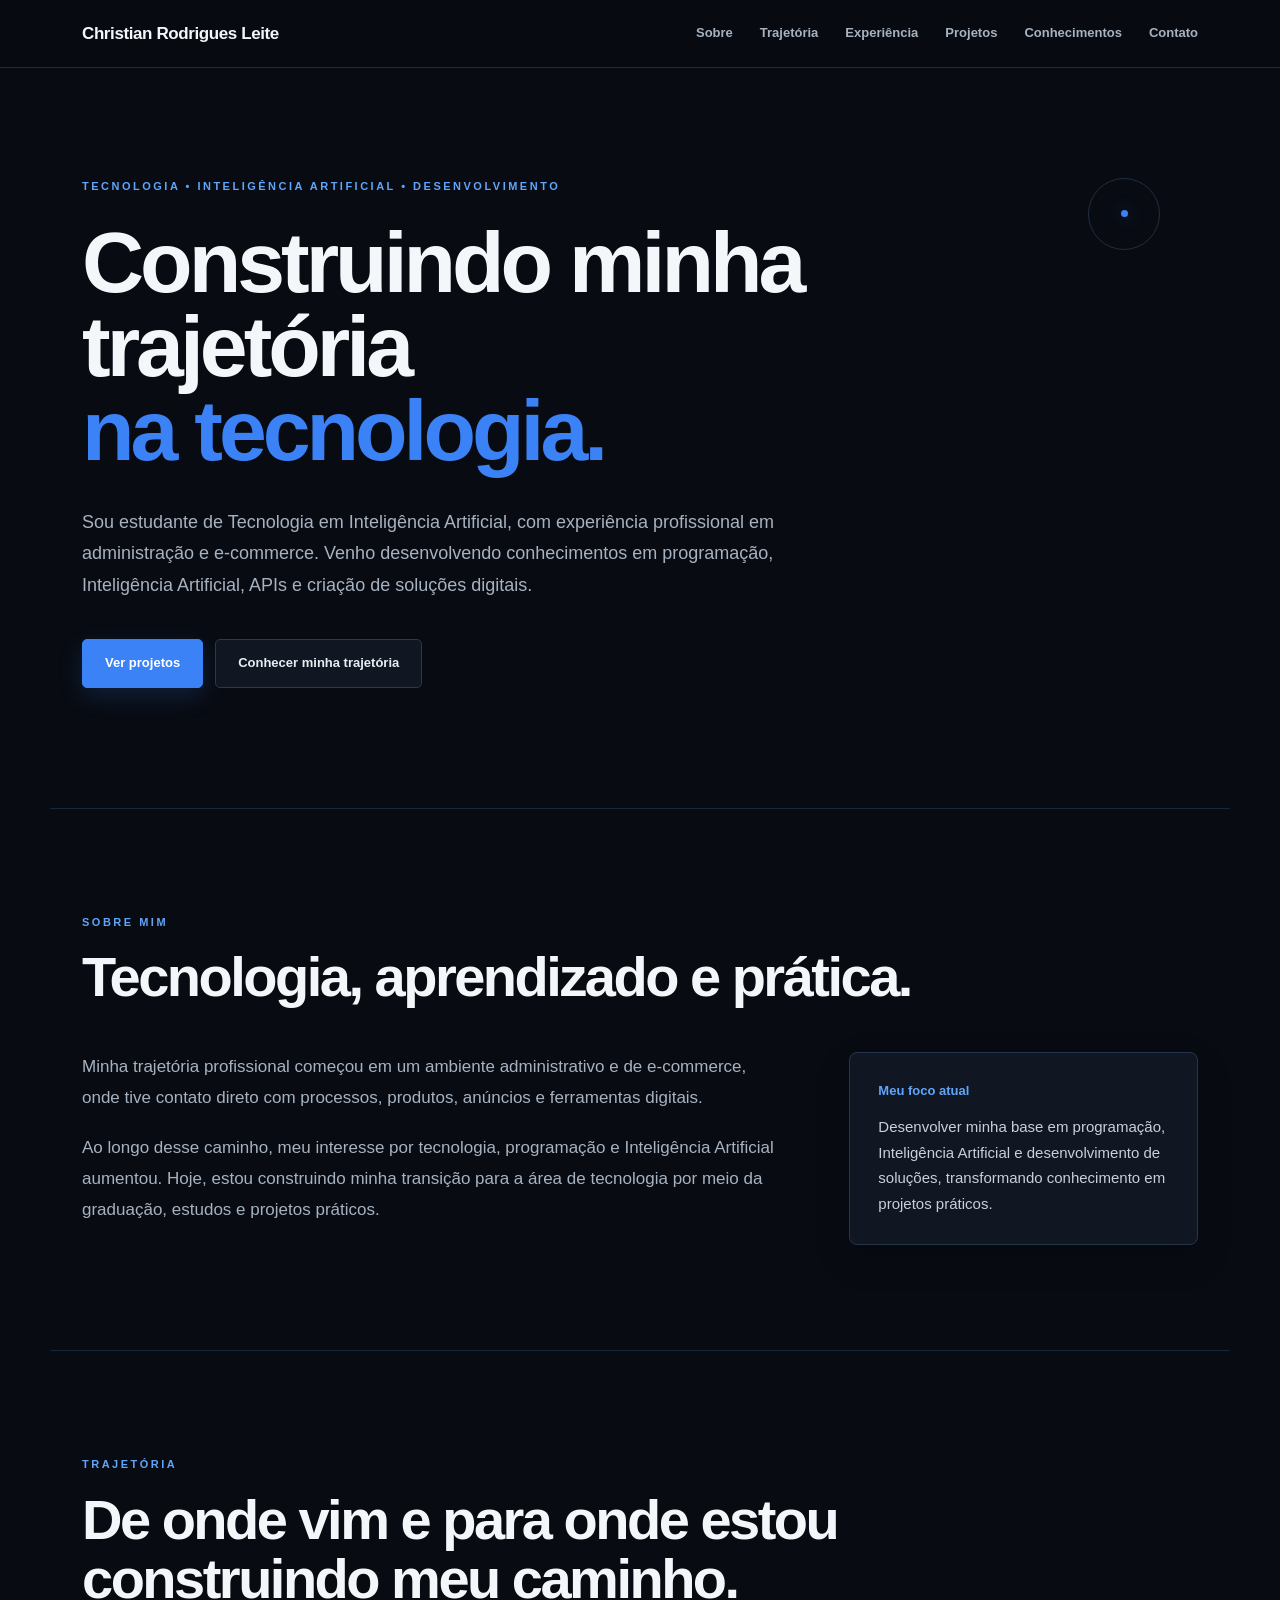
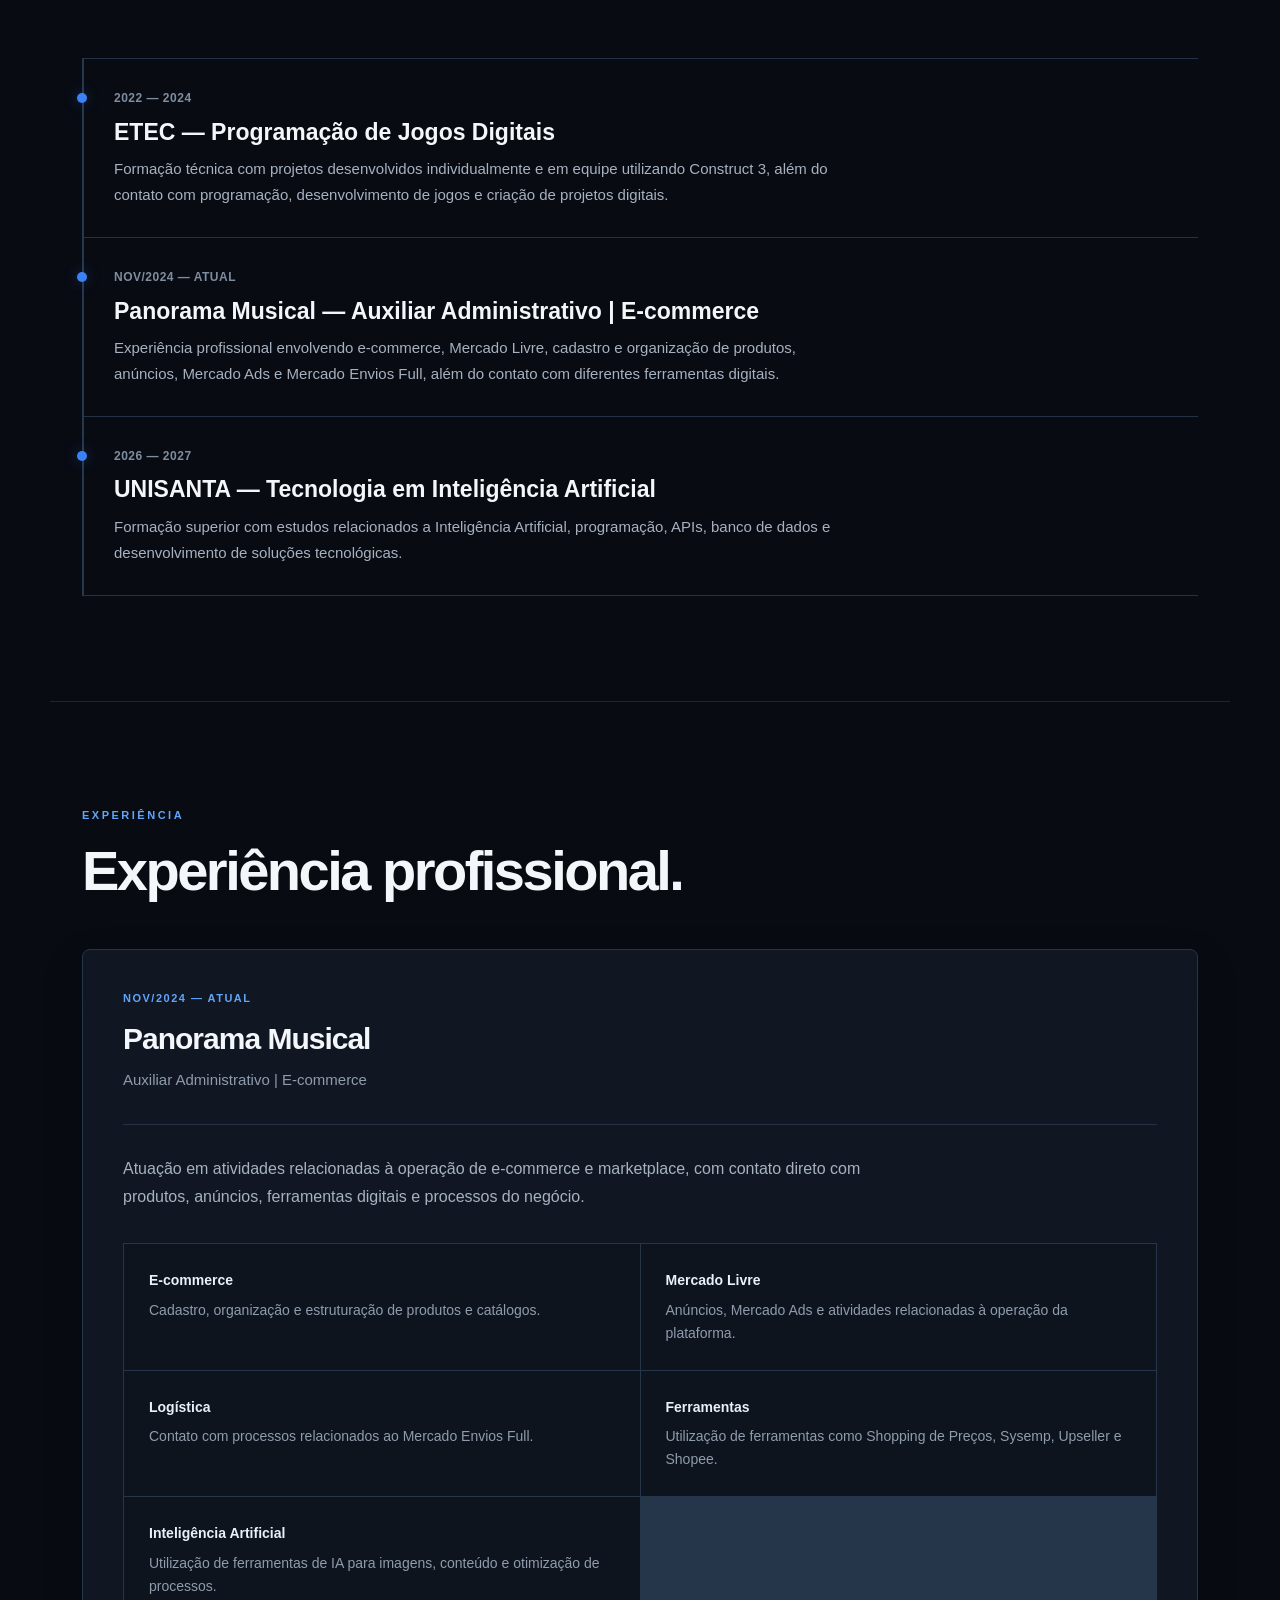
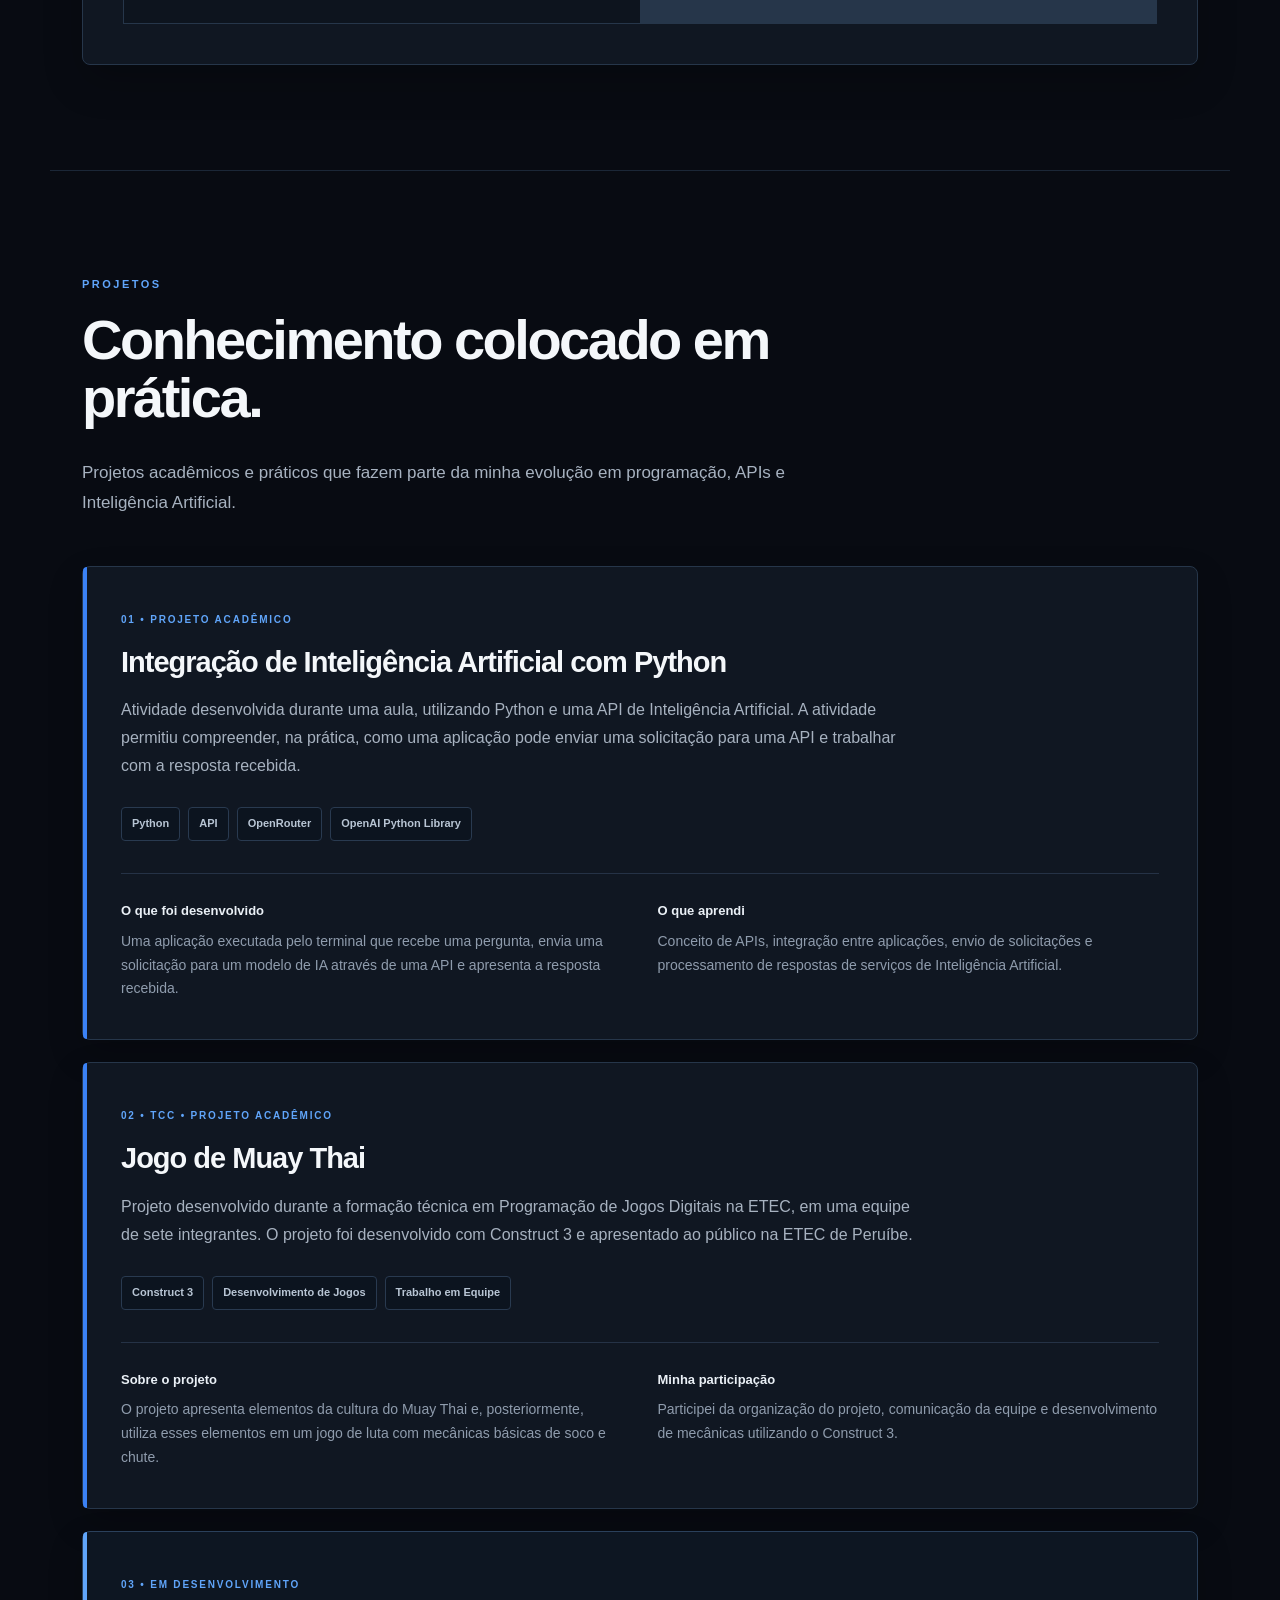
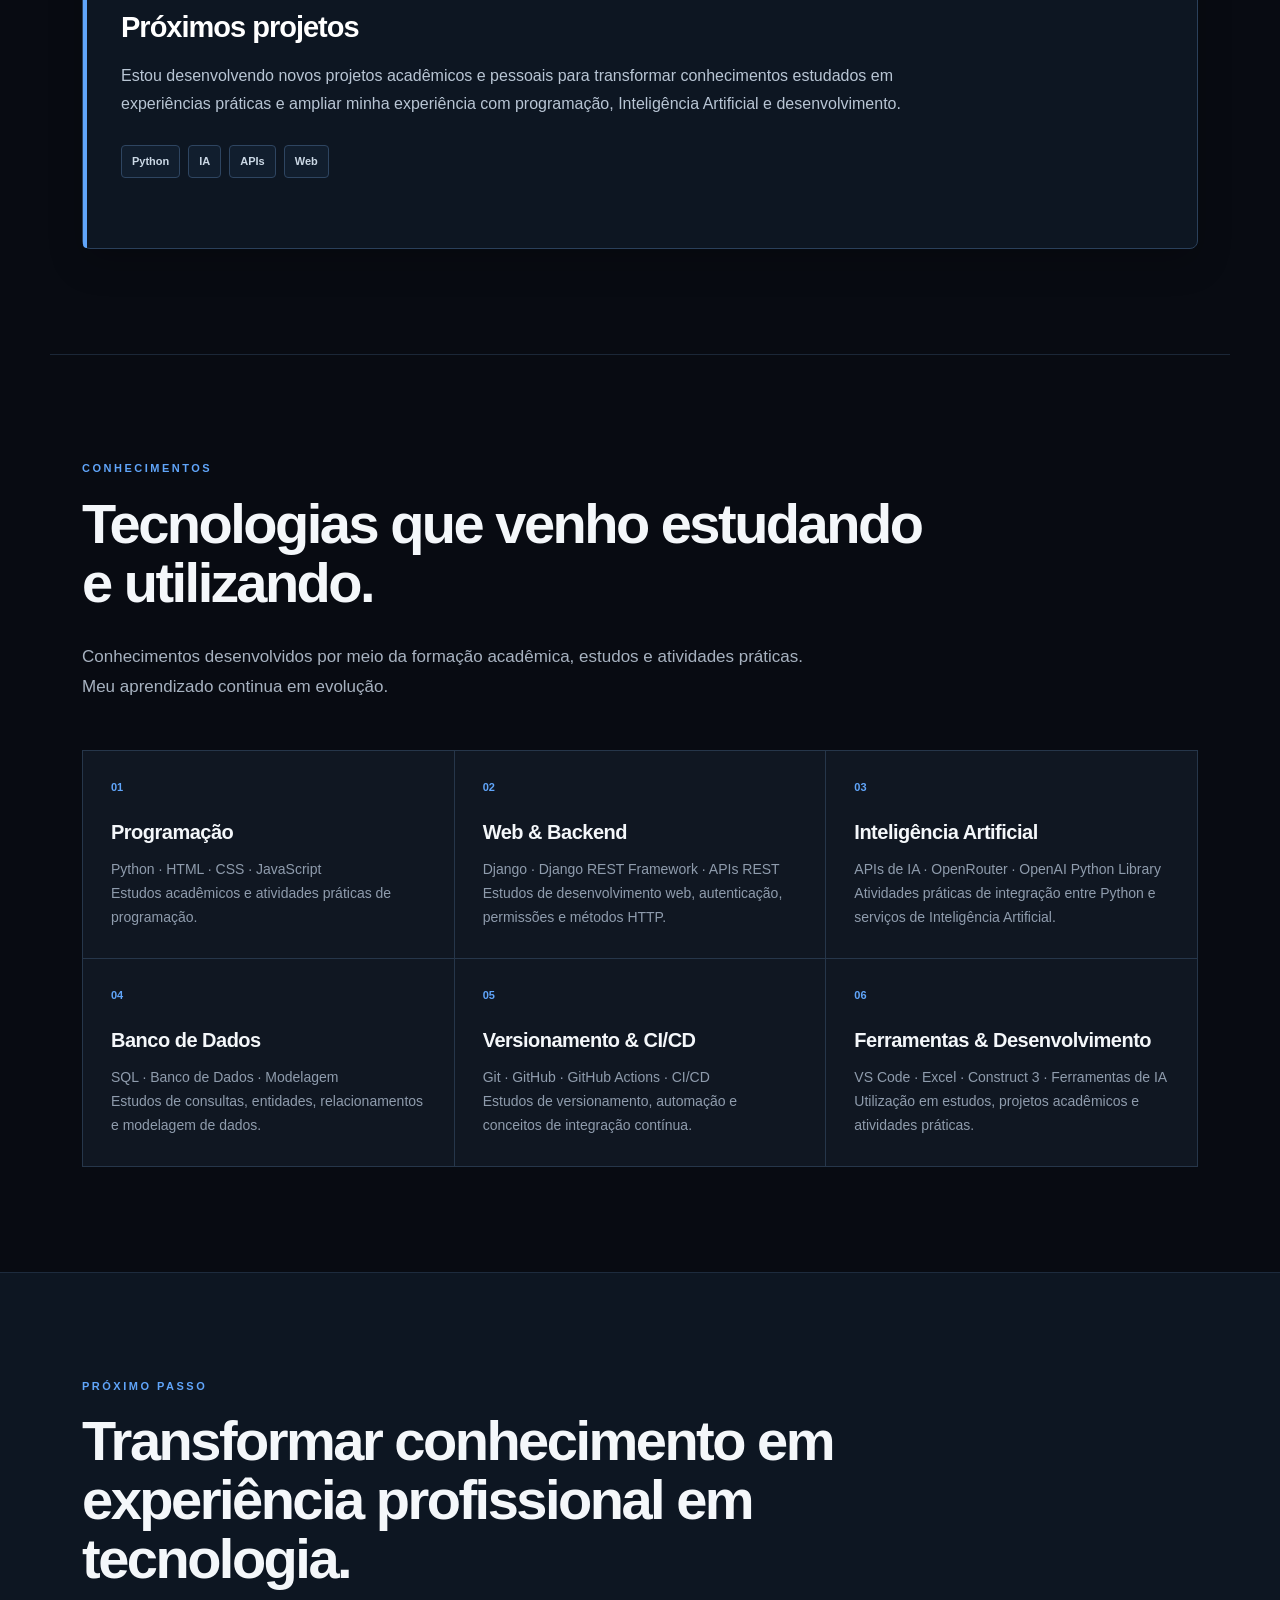
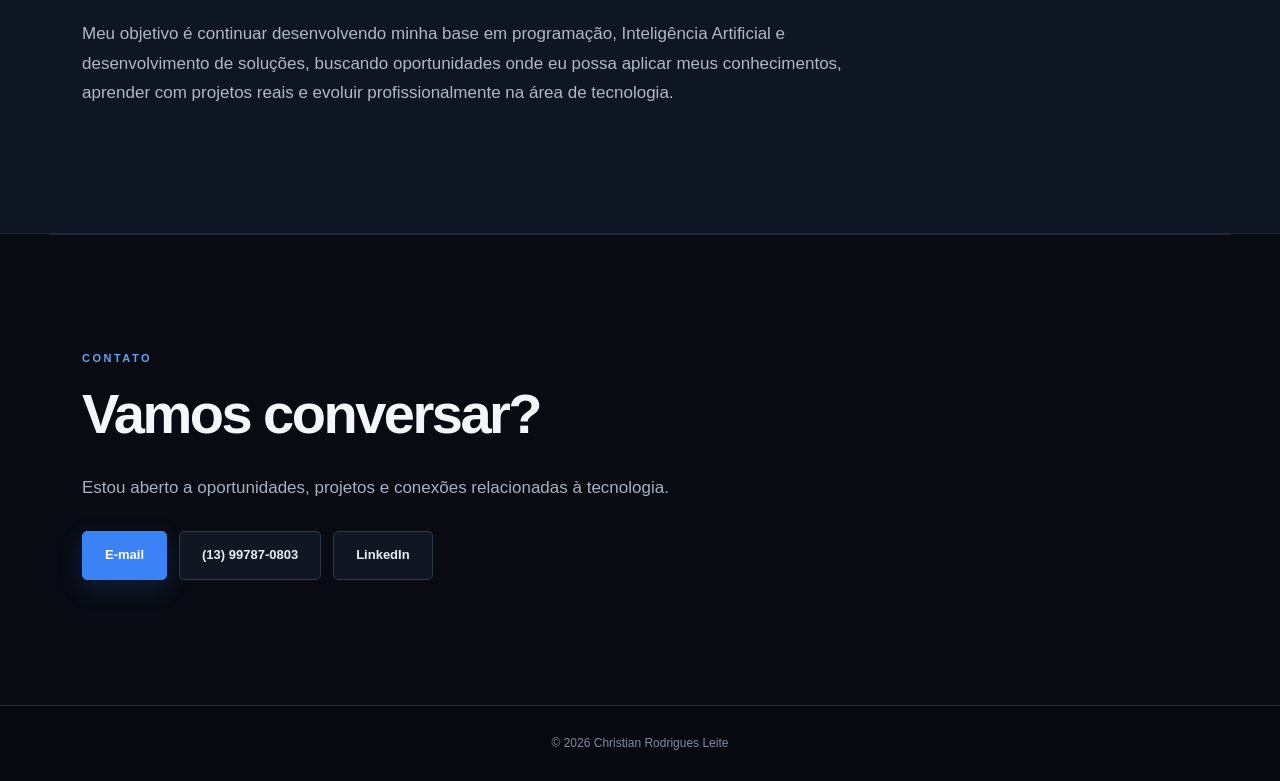
==== commit e9900b4a: "Update index.html Atualiza a seção de contato com e-mail, telefone e LinkedIn." ====
--- a/index.html
+++ b/index.html
@@ -877,52 +877,51 @@
         ========================== -->
 
         <section
-            id="contato"
-            class="section contact"
+    id="contato"
+    class="section contact"
+>
+
+    <p class="section-tag">
+        CONTATO
+    </p>
+
+    <h2>
+        Vamos conversar?
+    </h2>
+
+    <p>
+        Estou aberto a oportunidades, projetos e conexões
+        relacionadas à tecnologia.
+    </p>
+
+    <div class="contact-buttons">
+
+        <a
+            href="mailto:rodrigueschristian962@gmail.com"
+            class="button primary"
         >
-
-            <p class="section-tag">
-                CONTATO
-            </p>
-
-
-            <h2>
-                Vamos conversar?
-            </h2>
-
-
-            <p>
-
-                Estou aberto a oportunidades, projetos e conexões
-                relacionadas à tecnologia.
-
-            </p>
-
-
-            <div class="contact-buttons">
-
-
-                <a
-                    href="mailto:rodrigueschristian962@gmail.com"
-                    class="button primary"
-                >
-                    Entrar em contato
-                </a>
-
-
-                <a
-                    href="https://www.linkedin.com/in/christian-rodrigues-leite-810baa426/"
-                    target="_blank"
-                    rel="noopener noreferrer"
-                    class="button secondary"
-                >
-                    LinkedIn
-                </a>
-
-
-            </div>
-
-        </section>
+            E-mail
+        </a>
+
+        <a
+            href="tel:+5513997870803"
+            class="button secondary"
+        >
+            (13) 99787-0803
+        </a>
+
+        <a
+            href="https://www.linkedin.com/in/christian-rodrigues-leite-810baa426/"
+            target="_blank"
+            rel="noopener noreferrer"
+            class="button secondary"
+        >
+            LinkedIn
+        </a>
+
+    </div>
+
+</section>
 
 
     </main>
